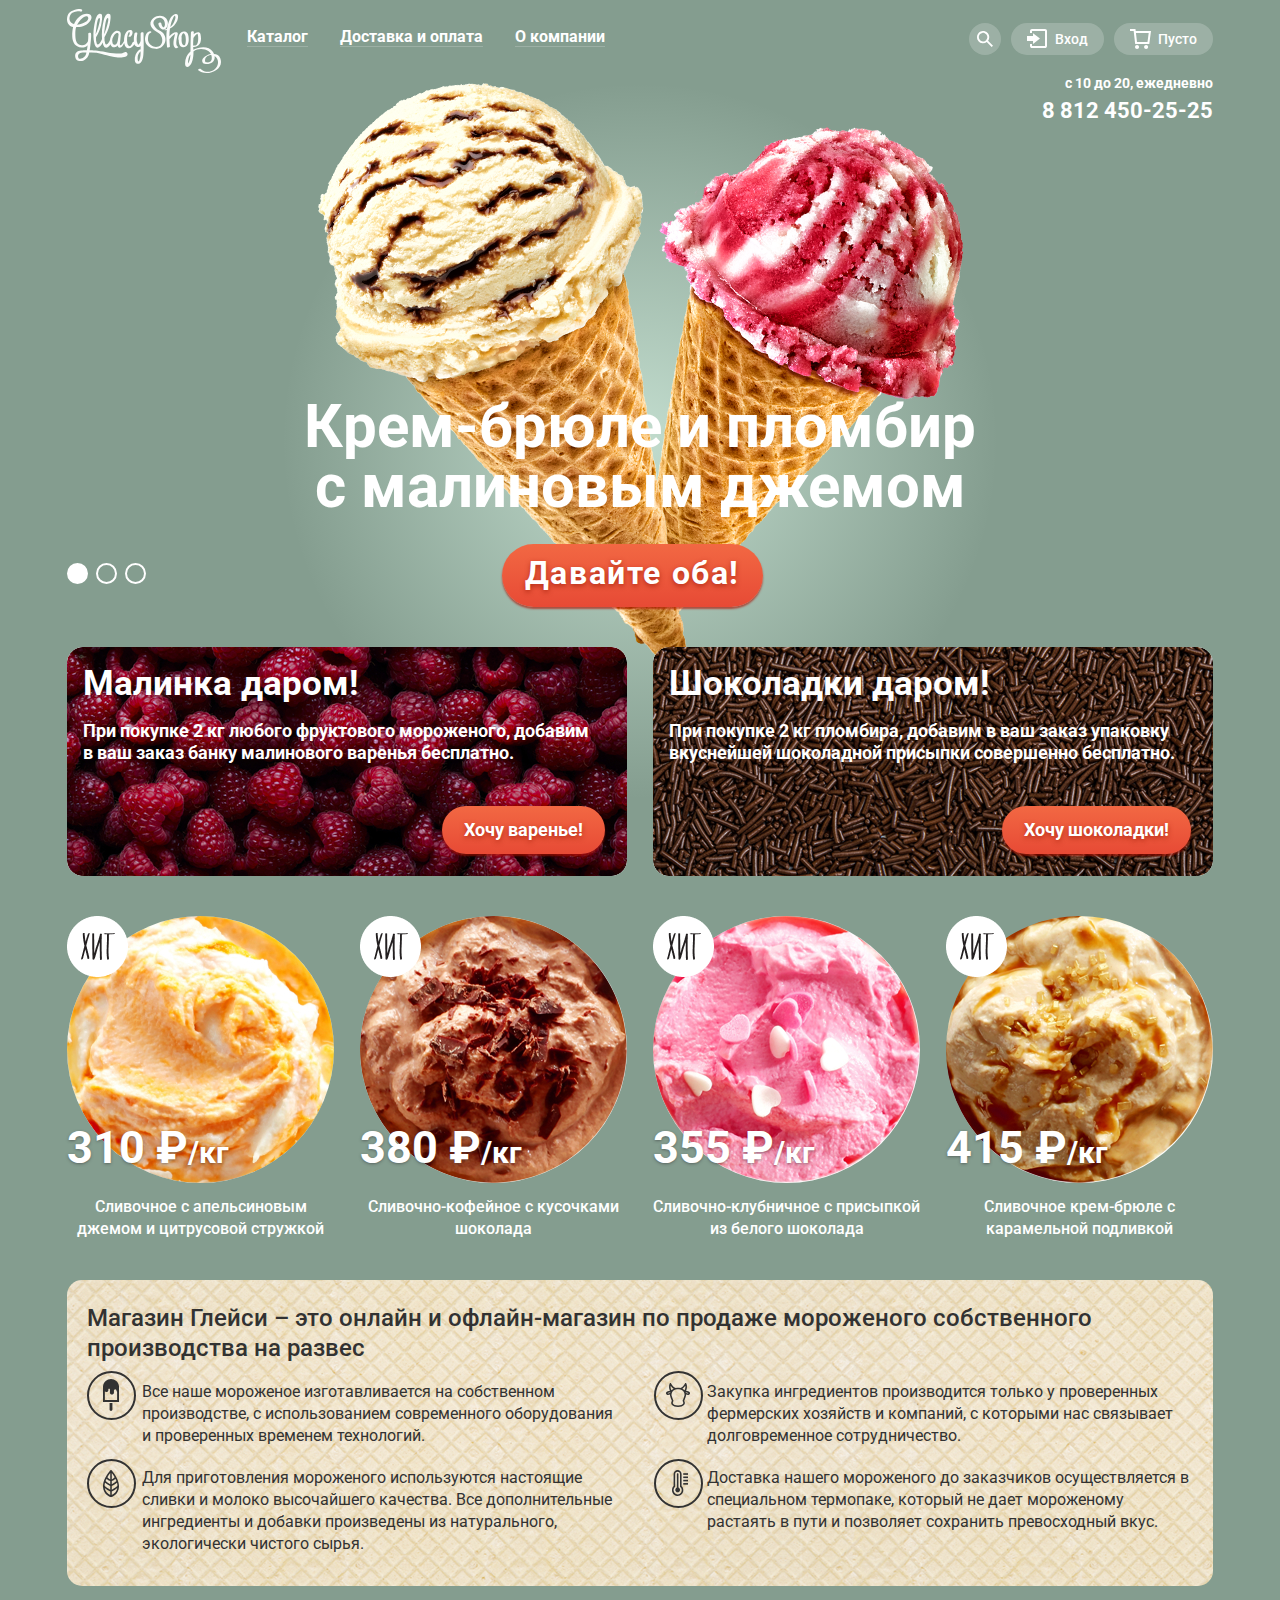
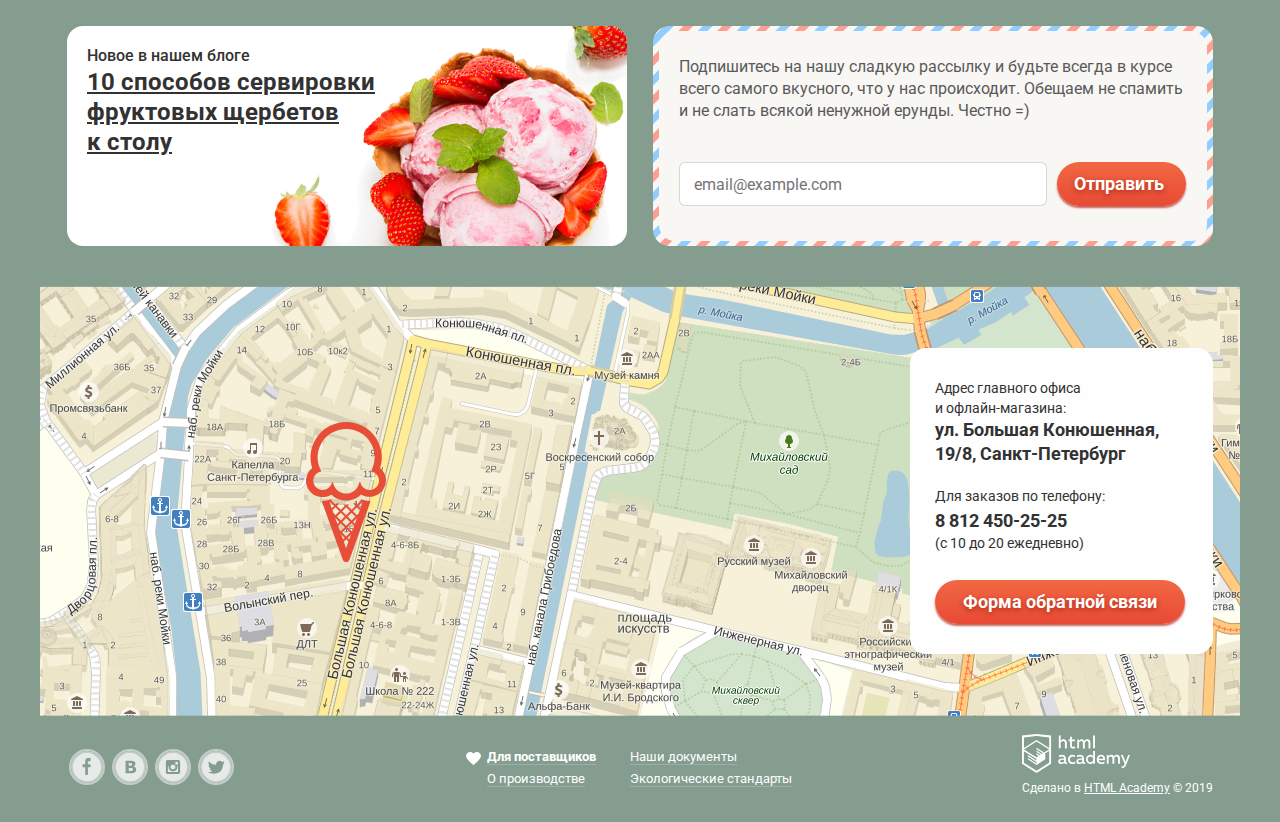
==== index.html @ c3b5a2ce "Завершаем вёрстку внутренней страницы" ====
<!DOCTYPE html>
<html class="page" lang="ru">

<head>
  <meta charset="utf-8">
  <title>"Глейси" магазин мороженого</title>
  <link rel="stylesheet" href="https://fonts.googleapis.com/css2?family=Roboto:wght@400;500;700&;subset=latin,cyrillic">
  <link href="css/normalize.css" rel="stylesheet">
  <link href="css/style.css" rel="stylesheet">
</head>

<body class="page-body">
  <div class="site-wrapper site-wrapper-1">
    <header class="main-header container">
      <nav class="main-navigation">
        <a class="main-header-logo">
          <img src="img/logo.svg" width="154" height="64" alt="Логотип магазина Глейси">
        </a>
        <ul class="site-navigation">
          <li class="site-navigation-item"><a class="site-navigation-link" href="#"><span>Каталог</span></a>
            <ul class="sub-navigation">
              <li><a class="sub-navigation-title">Новинки</a></li>
              <li><a class="sub-navigation-link" href="catalog.html">Сливочное</a></li>
              <li><a class="sub-navigation-link" href="">Щербеты</a></li>
              <li><a class="sub-navigation-link" href="">Фруктовый лед</a></li>
              <li><a class="sub-navigation-link" href="">Мелорин</a></li>
            </ul>
          </li>
          <li class="site-navigation-item"><a class="site-navigation-link" href=""><span>Доставка и оплата</span></a></li>
          <li class="site-navigation-item"><a class="site-navigation-link" href=""><span>О компании</span></a></li>
        </ul>
      </nav>
      <div class="user-navigation">
        <div class="header-search-wrapper" tabindex="0">
          <form class="header-search" method="post">
            <label for="search"></label>
            <input type="search" id="search" placeholder="Крем-брюле">
          </form>
        </div>
        <div class="header-login-wrapper">
          <button class="header-login user-button" type="button">Вход</button>
          <section class="modal-account">
            <h2 class="visually-hidden">Вход в личный кабинет</h2>
            <form class="account-form" action="#" method="post">
              <p>
                <label class="visually-hidden" for="login-email">Ваш e-mail</label>
                <input type="email" id="login-email" placeholder="email@example.com">
              </p>
              <p>
                <label class="visually-hidden" for="login-password">Ваш пароль</label>
                <input type="password" id="login-password" placeholder="......">
              </p>
              <button class="account-button button" type="submit">Войти</button>
            </form>
            <div class="modal-link-wrapper">
              <a class="modal-link" href="#"><span>Забыли пароль?</span></a>
              <a class="modal-link" href="#"><span>Новая регистрация</span></a>
            </div>
          </section>
        </div>
        <button class="header-cart user-button" type="button">Пусто</button>
      </div>
      <div class="header-contact-wrapper">
        <p class="header-opening">с 10 до 20, ежедневно</p>
        <a class="header-tel" href="tel:88124502525">8 812 450-25-25</a>
      </div>
    </header>

    <main class="page-main">
      <div class="container">
        <h1 class="visually-hidden">Магазин Мороженого "Глейси"</h1>
        <section class="slider">
          <h2 class="visually-hidden">Специальное предложение</h2>
          <ul class="slider-list">
            <li class="slider-item slide-current">
              <h3 class="slide-title">Крем-брюле и пломбир с малиновым джемом</h3>
              <a class="slide-button button" href="#">Давайте оба!</a>
            </li>
            <li class="slider-item">
              <h3 class="slide-title">Шоколадный пломбир и лимонный сорбет</h3>
              <a class="slide-button button" href="#">Давайте оба!</a>
            </li>
            <li class="slider-item">
              <h3 class="slide-title">Пломбир с помадкой и клубничный щербет</h3>
              <a class="slide-button button" href="#">Давайте оба!</a>
            </li>
          </ul>
          <div class="slider-controls">
            <button class="current" type="button" aria-label="Первый слайд"></button>
            <button type="button" aria-label="Второй слайд"></button>
            <button type="button" aria-label="Третий слайд"></button>
          </div>
        </section>
        <section class="banners">
          <h2 class="visually-hidden">Акции</h2>
          <ul class="banners-list">
            <li class="banners-item banners-item-raspberry">
              <h3 class="banner-title">Малинка даром!</h3>
              <p class="banner-description">При покупке 2 кг любого фруктового мороженого, добавим в ваш заказ банку малинового варенья бесплатно.</p>
              <a class="banner-button button" href="#">Хочу варенье!</a>
            </li>
            <li class="banners-item banners-item-chocolate">
              <h3 class="banner-title">Шоколадки даром!</h3>
              <p class="banner-description">При покупке 2 кг пломбира, добавим в ваш заказ упаковку вкуснейшей шоколадной присыпки совершенно бесплатно.</p>
              <a class="banner-button button" href="#">Хочу шоколадки!</a>
            </li>
          </ul>
        </section>
        <section class="hits">
          <h2 class="visually-hidden">Хиты</h2>
          <ul class="hits-list">
            <li class="hits-item">
              <a href="#">
                <img class="hits-image" src="img/catalog-image-1.jpg" width="267" height="267" alt="Апельсиновое мороженое">
                <p class="hits-price">310 ₽<span>/кг</span></p>
                <h3 class="hits-title">Сливочное с апельсиновым джемом и цитрусовой стружкой</h3>
              </a>
              <div class="catalog-item-hover">
                <button class="catalog-button button" type="button" aria-label="Посмотеть мороженое «Сливочное с апельсиновым джемом и цитрусовой стружкой»">Быстрый просмотр</button>
              </div>
            </li>
            <li class="hits-item">
              <a href="#">
                <img class="hits-image" src="img/catalog-image-2.jpg" width="267" height="267" alt="Кофейное мороженое">
                <p class="hits-price">380 ₽<span>/кг</span></p>
                <h3 class="hits-title">Сливочно-кофейное с кусочками шоколада</h3>
              </a>
              <div class="catalog-item-hover">
                <button class="catalog-button button" type="button" aria-label="Посмотеть мороженое «Сливочно-кофейное с кусочками шоколада»">Быстрый просмотр</button>
              </div>
            </li>
            <li class="hits-item">
              <a href="#">
                <img class="hits-image" src="img/catalog-image-3.jpg" width="267" height="267" alt="Клубничное мороженое">
                <p class="hits-price">355 ₽<span>/кг</span></p>
                <h3 class="hits-title">Сливочно-клубничное с присыпкой из белого шоколада</h3>
              </a>
              <div class="catalog-item-hover">
                <button class="catalog-button button" type="button" aria-label="Посмотеть мороженое «Сливочно-клубничное с присыпкой из белого шоколада»">Быстрый просмотр</button>
              </div>
            </li>
            <li class="hits-item">
              <a href="#">
                <img class="hits-image" src="img/catalog-image-4.jpg" width="267" height="267" alt="Мороженое крем-брюле">
                <p class="hits-price">415 ₽<span>/кг</span></p>
                <h3 class="hits-title">Сливочное крем-брюле с карамельной подливкой</h3>
              </a>
              <div class="catalog-item-hover">
                <button class="catalog-button button" type="button" aria-label="Посмотеть мороженое «Сливочное крем-брюле с карамельной подливкой»">Быстрый просмотр</button>
              </div>
            </li>
          </ul>
        </section>
        <section class="about">
          <h2 class="about-title">Магазин Глейси &ndash; это онлайн и офлайн-магазин по продаже мороженого собственного производства на развес</h2>
          <ul class="about-list">
            <li class="about-item about-item-ice-cream">Все наше мороженое изготавливается на собственном производстве, с использованием современного оборудования и проверенных временем технологий.</li>
            <li class="about-item about-item-cow">Закупка ингредиентов производится только у проверенных фермерских хозяйств и компаний, с которыми нас связывает долговременное сотрудничество.</li>
            <li class="about-item about-item-leaf">Для приготовления мороженого используются настоящие сливки и молоко высочайшего качества. Все дополнительные ингредиенты и добавки произведены из натурального, экологически чистого сырья.</li>
            <li class="about-item about-item-thermo">Доставка нашего мороженого до заказчиков осуществляется в специальном термопаке, который не дает мороженому растаять в пути и позволяет сохранить превосходный вкус.</li>
          </ul>
        </section>
        <div class="index-columns">
          <article class="news">
            <h2 class="news-title">Новое в нашем блоге</h2>
            <a class="news-content" href="#">10 способов сервировки фруктовых щербетов <br> к столу</a>
          </article>
          <section class="subscription">
            <div class="subscription-wrapper">
              <h2 class="visually-hidden">Подписка на рассылку</h2>
              <p class="subscription-text">Подпишитесь на нашу сладкую рассылку и будьте всегда в курсе всего самого вкусного, что у нас происходит. Обещаем не спамить и не слать всякой ненужной ерунды. Честно =)</p>
              <form class="subscription-form" method="post">
                <label for="subscription-email"></label>
                <input type="email" id="subscription-email" placeholder="email@example.com">
                <button class="subscription-button button" type="submit">Отправить</button>
              </form>
            </div>
          </section>
        </div>
      </div>
      <section class="address">
        <div class="address-wrapper">
          <h2 class="address-title">Адрес главного офиса<br> и офлайн-магазина:</h2>
          <p class="address-text">ул. Большая Конюшенная,<br> 19/8, Санкт-Петербург</p>
          <p class="address-order">Для заказов по телефону:</p>
          <a class="address-tel" href="tel:88124502525">8 812 450-25-25</a>
          <p class="address-opening">(с 10 до 20 ежедневно)</p>
          <button class="address-button button" type="button">Форма обратной связи</button>
        </div>
        <!-- <iframe src="https://www.google.com/maps/embed?pb=!1m18!1m12!1m3!1d1998.6037999040354!2d30.322010416394033!3d59.938716271971415!2m3!1f0!2f0!3f0!3m2!1i1024!2i768!4f13.1!3m3!1m2!1s0x4696310fca5ba729%3A0xea9c53d4493c879f!2sBolshaya+Konyushennaya+ul.%2C+19%2C+Sankt-Peterburg%2C+Russia%2C+191186!5e0!3m2!1sen!2s!4v1441888483426" width="1200" height="430" allowfullscreen title="Адрес магазина Глейси на карте города: ул. Большая Конюшенная, 19/8, Санкт-Петербург"></iframe> -->
        <img class="address-image" src="img/map.png" width="1200" height="430" alt="Адрес магазина Глейси на карте города: ул. Большая Конюшенная, 19/8, Санкт-Петербург">
      </section>
    </main>

    <footer class="page-footer main-footer container">
      <section class="footer-socials">
        <h2 class="visually-hidden">Наши социальные сети</h2>
        <ul class="footer-socials-list">
          <li>
            <a class="social-button" href="#">
              <span class="visually-hidden">Фейсбук</span>
              <svg class="facebook-icon" width="32" height="32" viewBox="0 0 36 36" fill="none">
                <path d="M18 35C27.3888 35 35 27.3888 35 18C35 8.61116 27.3888 1 18 1C8.61116 1 1 8.61116 1 18C1 27.3888 8.61116 35 18 35Z" stroke="white" stroke-opacity="0.5" stroke-width="2" />
                <path
                  d="M18 2C14.8355 2 11.7421 2.93838 9.11088 4.69649C6.4797 6.45459 4.42894 8.95345 3.21793 11.8771C2.00693 14.8007 1.69008 18.0177 2.30744 21.1214C2.92481 24.2251 4.44866 27.0761 6.6863 29.3137C8.92394 31.5513 11.7749 33.0752 14.8786 33.6926C17.9823 34.3099 21.1993 33.9931 24.1229 32.7821C27.0466 31.5711 29.5454 29.5203 31.3035 26.8891C33.0616 24.2579 34 21.1645 34 18C34 13.7565 32.3143 9.68687 29.3137 6.68629C26.3131 3.68571 22.2435 2 18 2ZM22.06 11.45H19V14.9H22V18.34H19V27H16V18.34H13V14.9H16V11.45C15.9449 10.5957 16.2291 9.75426 16.7908 9.1083C17.3525 8.46234 18.1464 8.06407 19 8H22V11.45H22.06Z"
                  fill="white" fill-opacity="0.8" />
              </svg>
            </a>
          </li>
          <li>
            <a class="social-button" href="#">
              <span class="visually-hidden">Вконтакте</span>
              <svg class="vk-icon" width="32" height="32" viewBox="0 0 36 36" fill="none">
                <path d="M18 35C27.3888 35 35 27.3888 35 18C35 8.61116 27.3888 1 18 1C8.61116 1 1 8.61116 1 18C1 27.3888 8.61116 35 18 35Z" stroke="white" stroke-opacity="0.5" stroke-width="2" />
                <path
                  d="M18.64 16.49C18.9652 16.4904 19.2875 16.4293 19.59 16.31C19.8645 16.2077 20.0922 16.0085 20.23 15.75C20.3343 15.4964 20.3854 15.2241 20.38 14.95C20.376 14.7057 20.3143 14.4659 20.2 14.25C20.0714 14.0066 19.8523 13.8235 19.59 13.74C19.2687 13.627 18.9306 13.5695 18.59 13.57H16.59V16.57H17.16C17.75 16.52 18.24 16.51 18.64 16.49Z"
                  fill="white" fill-opacity="0.8" />
                <path
                  d="M20.12 19.08C19.751 19.0101 19.3752 18.9832 19 19H16.61V22.5H19.06C19.4757 22.4953 19.8865 22.4104 20.27 22.25C20.591 22.1392 20.8632 21.9199 21.04 21.63C21.1865 21.3527 21.2621 21.0436 21.26 20.73C21.2753 20.3782 21.1848 20.0298 21 19.73C20.7922 19.4167 20.4806 19.1865 20.12 19.08Z"
                  fill="white" fill-opacity="0.8" />
                <path
                  d="M18 2C14.8355 2 11.7421 2.93838 9.11088 4.69649C6.4797 6.45459 4.42894 8.95345 3.21793 11.8771C2.00693 14.8007 1.69008 18.0177 2.30744 21.1214C2.92481 24.2251 4.44866 27.0761 6.6863 29.3137C8.92394 31.5513 11.7749 33.0752 14.8786 33.6926C17.9823 34.3099 21.1993 33.9931 24.1229 32.7821C27.0466 31.5711 29.5454 29.5203 31.3035 26.8891C33.0616 24.2579 34 21.1645 34 18C34 13.7565 32.3143 9.68687 29.3137 6.68629C26.3131 3.68571 22.2435 2 18 2ZM24.6 22.53C24.3376 23.056 23.9537 23.5119 23.48 23.86C22.9342 24.2714 22.3122 24.5705 21.65 24.74C20.8286 24.9383 19.9848 25.029 19.14 25.01H13V11H18.45C19.2781 10.9868 20.1063 11.0235 20.93 11.11C21.473 11.194 21.9994 11.3627 22.49 11.61C22.9868 11.8462 23.4013 12.2258 23.68 12.7C23.9455 13.1728 24.0801 13.7079 24.07 14.25C24.0819 14.8916 23.8931 15.5209 23.53 16.05C23.1452 16.588 22.6142 17.0045 22 17.25V17.32C22.8272 17.4588 23.5898 17.8541 24.18 18.45C24.7295 19.0712 25.0163 19.8815 24.98 20.71C25.0043 21.3386 24.8738 21.9636 24.6 22.53Z"
                  fill="white" fill-opacity="0.8" />
              </svg>
            </a>
          </li>
          <li>
            <a class="social-button" href="#">
              <span class="visually-hidden">Инстаграм</span>
              <svg class="instagram-icon" width="32" height="32" viewBox="0 0 36 36" fill="none">
                <path d="M18 35C27.3888 35 35 27.3888 35 18C35 8.61116 27.3888 1 18 1C8.61116 1 1 8.61116 1 18C1 27.3888 8.61116 35 18 35Z" stroke="white" stroke-opacity="0.5" stroke-width="2" />
                <g opacity="0.8">
                  <path
                    d="M22.92 18C22.92 19.3155 22.3974 20.5771 21.4673 21.5072C20.5371 22.4374 19.2755 22.96 17.96 22.96C16.6445 22.96 15.3829 22.4374 14.4528 21.5072C13.5226 20.5771 13 19.3155 13 18C13.001 17.6158 13.048 17.233 13.14 16.86H12.24V23.7H23.64V16.86H22.74C22.8406 17.2325 22.901 17.6147 22.92 18Z"
                    fill="white" />
                  <path
                    d="M18 20.66C18.5252 20.656 19.0375 20.4967 19.4723 20.202C19.9071 19.9073 20.245 19.4905 20.4432 19.0042C20.6415 18.5178 20.6913 17.9836 20.5864 17.4689C20.4816 16.9542 20.2266 16.4821 19.8539 16.1121C19.4811 15.7421 19.0071 15.4908 18.4916 15.3897C17.9762 15.2887 17.4424 15.3425 16.9575 15.5445C16.4726 15.7464 16.0584 16.0873 15.7669 16.5243C15.4755 16.9613 15.32 17.4748 15.32 18C15.3213 18.3506 15.3917 18.6976 15.5271 19.021C15.6625 19.3444 15.8602 19.638 16.1091 19.8851C16.358 20.1321 16.653 20.3276 16.9775 20.4606C17.3019 20.5936 17.6494 20.6613 18 20.66Z"
                    fill="white" />
                  <path d="M23.68 12.3H20.64V15.34H23.68V12.3Z" fill="white" />
                  <path
                    d="M18 2C14.8355 2 11.7421 2.93838 9.11088 4.69649C6.4797 6.45459 4.42894 8.95345 3.21793 11.8771C2.00693 14.8007 1.69008 18.0177 2.30744 21.1214C2.92481 24.2251 4.44866 27.0761 6.6863 29.3137C8.92394 31.5513 11.7749 33.0752 14.8786 33.6926C17.9823 34.3099 21.1993 33.9931 24.1229 32.7821C27.0466 31.5711 29.5454 29.5203 31.3035 26.8891C33.0616 24.2579 34 21.1645 34 18C34 13.7565 32.3143 9.68687 29.3137 6.68629C26.3131 3.68571 22.2435 2 18 2ZM26 23.7C26.0027 24.0045 25.9444 24.3064 25.8285 24.588C25.7127 24.8696 25.5416 25.1251 25.3253 25.3395C25.1091 25.5539 24.8521 25.7228 24.5695 25.8362C24.2869 25.9497 23.9845 26.0054 23.68 26H12.28C11.9793 25.9987 11.6818 25.9382 11.4044 25.8219C11.1271 25.7056 10.8754 25.5358 10.6637 25.3222C10.4519 25.1086 10.2844 24.8554 10.1705 24.5771C10.0566 24.2988 9.99869 24.0007 10 23.7V12.3C9.99869 11.9993 10.0566 11.7012 10.1705 11.4229C10.2844 11.1446 10.4519 10.8914 10.6637 10.6778C10.8754 10.4642 11.1271 10.2944 11.4044 10.1781C11.6818 10.0618 11.9793 10.0013 12.28 10H23.67C23.9749 9.99467 24.2778 10.0503 24.561 10.1636C24.8441 10.2769 25.1017 10.4457 25.3188 10.6599C25.5358 10.8742 25.7079 11.1296 25.8249 11.4112C25.9418 11.6929 26.0014 11.995 26 12.3V23.7Z"
                    fill="white" />
                </g>
              </svg>
            </a>
          </li>
          <li>
            <a class="social-button" href="#">
              <span class="visually-hidden">Твиттер</span>
              <svg class="twitter-icon" width="32" height="32" viewBox="0 0 36 36" fill="none">
                <path d="M18 35C27.3888 35 35 27.3888 35 18C35 8.61116 27.3888 1 18 1C8.61116 1 1 8.61116 1 18C1 27.3888 8.61116 35 18 35Z" stroke="white" stroke-opacity="0.5" stroke-width="2" />
                <path
                  d="M18 2C14.8355 2 11.7421 2.93838 9.11088 4.69649C6.4797 6.45459 4.42894 8.95345 3.21793 11.8771C2.00693 14.8007 1.69008 18.0177 2.30744 21.1214C2.92481 24.2251 4.44866 27.0761 6.6863 29.3137C8.92394 31.5513 11.7749 33.0752 14.8786 33.6926C17.9823 34.3099 21.1993 33.9931 24.1229 32.7821C27.0466 31.5711 29.5454 29.5203 31.3035 26.8891C33.0616 24.2579 34 21.1645 34 18C34 13.7565 32.3143 9.68687 29.3137 6.68629C26.3131 3.68571 22.2435 2 18 2ZM25.94 14.81C25.69 21.33 22.48 25.64 14.94 25.51H14.46C14.01 25.51 9.91001 25.07 9.11001 23.69C10.8989 23.9555 12.7228 23.5494 14.23 22.55C13.18 22.26 11.31 22.09 10.98 19.7C11.3928 19.8642 11.8441 19.9058 12.28 19.82C11 19 9.53001 18.3 9.61001 16.17C10.028 16.4893 10.5445 16.652 11.07 16.63C10.3 16.4 8.92001 13.39 10.07 11.85C12.07 13.64 14.14 15.33 17.87 15.49C18.1 13.28 19.11 11.79 21.04 11.17C21.7375 10.9333 22.4908 10.9157 23.1986 11.1195C23.9065 11.3232 24.5351 11.7387 25 12.31C25.74 12.08 26.45 11.84 27.19 11.62C27.1758 11.9571 27.0846 12.2865 26.9234 12.5829C26.7622 12.8793 26.5353 13.1349 26.26 13.33C26.5167 13.3601 26.7768 13.3336 27.0221 13.2524C27.2674 13.1712 27.492 13.0372 27.68 12.86C27.5628 13.2985 27.3443 13.7034 27.0421 14.0421C26.7399 14.3808 26.3624 14.6438 25.94 14.81Z"
                  fill="white" fill-opacity="0.8" />
              </svg>
            </a>
          </li>
        </ul>
      </section>
      <section class="info">
        <h2 class="visually-hidden">О нас</h2>
        <ul class="info-list">
          <li class="info-item info-item-liked">
            <a class="info-link info-link-supplier" href="#">Для поставщиков</a>
          </li>
          <li class="info-item">
            <a class="info-link" href="#">Наши документы</a>
          </li>
          <li class="info-item">
            <a class="info-link" href="#">О производстве</a>
          </li>
          <li class="info-item">
            <a class="info-link" href="#">Экологические стандарты</a>
          </li>
        </ul>
      </section>
      <section class="copyright">
        <h2 class="visually-hidden">Разработано:</h2>
        <a class="copyright-link" href="https://htmlacademy.ru/intensive/htmlcss">
          <img class="htmlacademy-logo" src="img/html-academy-logo.svg" width="108" height="39" alt="Логотип HTML Academy">
        </a>
        <p class="copyright-text"><a href="https://htmlacademy.ru/intensive/htmlcss">Сделано в <span>HTML Academy</span> &copy; 2019</a></p>
      </section>
    </footer>
  </div>

  <section class="modal-account modal">
    <h2 class="visually-hidden">Вход в личный кабинет</h2>
    <form class="account-form" action="#" method="post">
      <p>
        <label class="visually-hidden" for="account-email">Ваш e-mail</label>
        <input type="email" id="account-email" placeholder="email@example.com">
      </p>
      <p>
        <label class="visually-hidden" for="password">Ваш пароль</label>
        <input type="password" id="password" placeholder="......">
      </p>
      <button class="account-button button" type="submit">Войти</button>
    </form>
    <div class="modal-link-wrapper">
      <a class="modal-link" href="#"><span>Забыли пароль?</span></a>
      <a class="modal-link" href="#"><span>Новая регистрация</span></a>
    </div>
  </section>

  <section class="modal-feedback modal">
    <h2 class="feedback-form-title">Мы обязательно вам ответим!</h2>
    <form class="feedback-form" action="#" method="post">
      <p>
        <label class="visually-hidden" for="name">Ваше имя</label>
        <input class="modal-input" type="text" name="name" id="name" placeholder="Имя Фамилия">
      </p>
      <p>
        <label class="visually-hidden" for="feedback-email">Ваш e-mail</label>
        <input type="email" id="feedback-email" placeholder="email@example.com">
      </p>
      <p>
        <label class="visually-hidden" for="text-message">Текст сообщения:</label>
        <textarea name="text" id="text-message" rows="6" placeholder="В свободной форме"></textarea>
      </p>
      <button class="feedback-button button" type="submit">Отправить</button>
    </form>
    <button class="modal-close" type="button" aria-label="Закрыть"></button>
  </section>

</body>

</html>
---- css/style.css ----
:root {
  --basic-white: #ffffff;
  --basic-background: #849d8f;
  --basic-button: linear-gradient(180deg, #f26843 0%, #e74a35 100%);
  --basic-text: #323232;

  --special-subscription: #5a5a5a;
  --special-placeholder: #999999;
  --special-formbackground: #f8f7f4;
  --special-sliderbackground1: #8996a6;
  --special-sliderbackground2: #9d8b84;
  --special-submenuhover: #fbdEd7;
  --special-submenuactive: #f6b5a5;
  --special-menuactive: #ededed;
  --special-menuactiveshadow: #696969;
  --special-menucurrent: #d07058;
  --special-loginbutton: rgba(255, 255, 255, 0.2);
  --special-buttonshadow: 0px 2px 2px rgba(172, 16, 0, 0.64);
  --special-buttontextshadow: rgba(160, 32, 11, 0.76);
  --special-buttonhover: linear-gradient(0deg, rgba(255, 255, 255, 0.2), rgba(255, 255, 255, 0.2)), linear-gradient(180deg, #F26843 0%, #E74A35 100%);
  --special-buttonshadowhover: #ac1000;
  --special-buttonactive: linear-gradient(0deg, rgba(0, 0, 0, 0.07), rgba(0, 0, 0, 0.07)), linear-gradient(180deg, #F26843 0%, #E74A35 100%);
  --special-buttonactiveshadow: #942718;
  --special-bannerraspberry: #4e1821;
  --special-bannerchocolate: #664b3a;
  --special-priceshadow: rgba(49, 50, 53, 0.5);
  --special-addressbackground: #fefefe;
  --special-subscriptioninput: rgba(178, 178, 178, 0.52);
  --special-linkhover: #ffbc9e;
  --specil-linkhover2: #e84d37;
  --specil-formborder: #d3d3d2;
  --special-formfocus: rgba(46, 136, 228, 0.52);
  --special-linkunderline: rgba(255, 188, 158, 0.3);
  --special-itemprice: #ababab;
}

/* Global */
body {
  min-width: 1200px;
  margin: 0;
  padding: 0;
  font-family: "Roboto", Arial, sans-serif;
  font-size: 16px;
  line-height: 22px;
  font-weight: normal;
  color: var(--basic-white);
  background-color: var(--basic-background);
}

a {
  text-decoration: none;
}

img {
  max-width: 100%;
  height: auto;
}

.visually-hidden {
  position: absolute;
  width: 1px;
  height: 1px;
  margin: -1px;
  border: 0;
  padding: 0;
  white-space: nowrap;
  clip: rect(0 0 0 0);
  overflow: hidden;
}

/* Grid */
.page {
  height: 100%;
}

.page-body {
  position: relative;
  min-height: 100%;
  display: grid;
  grid-template-rows: min-content 1fr min-content;
  align-content: start;
}

.site-wrapper {
  background-repeat: no-repeat;
  background-position: top 83px center;
}

.site-wrapper-1 {
  background: url("../img/slide-image-1.png"),
  radial-gradient(circle closest-side at center 358px, rgba(215, 242, 227, 0.75), transparent),
  var(--basic-background);
  background-repeat: no-repeat;
  background-position: top 83px center;
}

.site-wrapper-2 {
  background: url("../img/slide-image-2.png"),
  radial-gradient(circle closest-side at center 358px, rgba(215, 242, 227, 0.75), transparent),
  var(--special-sliderbackground1);
  background-repeat: no-repeat;
  background-position: top 83px center;
}

.site-wrapper-3 {
  background: url("../img/slide-image-3.png"),
  radial-gradient(circle closest-side at center 358px, rgba(215, 242, 227, 0.75), transparent),
  var(--special-sliderbackground2);
  background-repeat: no-repeat;
  background-position: top 83px center;
}

/* Container  */
.container {
  box-sizing: border-box;
  width: 1200px;
  margin: 0 auto;
  padding: 0 27px;
}

.page-catalog {
  margin-top: -26px;
}

/* Main-header */
.main-header {
  box-sizing: border-box;
  display: grid;
  grid-template-columns: 1fr auto;
  grid-template-rows: 1fr min-content;
}

.button {
  padding: 10px 1.25em;
  font: inherit;
  font-weight: bold;
  font-size: 18px;
  line-height: 24px;
  color: var(--basic-white);
  background: var(--basic-button);
  box-shadow: var(--special-buttonshadow);
  border: none;
  border-radius: 70px;
  cursor: pointer;
}

.button:hover,
.button:focus {
  background: var(--special-buttonhover);
  box-shadow: 0px 2px 2px var(--special-buttonshadowhover);
  outline: none;
}

.button:active {
  background: var(--special-buttonactive);
  box-shadow: var(--special-buttonactiveshadow);
}

.main-header-logo {
  width: 154px;
  height: 64px;
  margin-right: 13px;
}

/* Main navigation */
.main-navigation {
  margin-top: 9px;
  display: grid;
  grid-template-columns: auto 1fr;
  font-weight: bold;
  font-size: 16px;
  line-height: 18px;
  color: var(--basic-white);
}

.site-navigation {
  margin: 0;
  padding: 0;
  margin-top: 11px;
  display: flex;
  flex-wrap: wrap;
  list-style: none;
}

.site-navigation-item {
  margin-right: 6px;
}

.site-navigation > li {
  position: relative;
}

.site-navigation-link {
  display: block;
  padding-top: 8px;
  padding-left: 13px;
  padding-right: 13px;
  color: var(--basic-white);

}

.site-navigation-item span {
  border-bottom: 1px solid var(--special-loginbutton);
}

.site-navigation-current > a {
  padding-top: 7px;
  padding-bottom: 8px;
  background-color: var(--special-menucurrent);
  border-radius: 26px;
}

.site-navigation-current a:hover:not(.sub-navigation a) {
  color: var(--basic-white);
  background-color: var(--special-menucurrent);
}

.site-navigation-link:hover,
.site-navigation-link:focus {
  padding-bottom: 8px;
  color: var(--basic-text);
  background-color: var(--basic-white);
  border-radius: 26px;
  outline: none;
}

.site-navigation-link:active {
  background-color: var(--special-menuactive);
  box-shadow: inset 0px 2px 1px var(--special-menuactiveshadow);
}

.sub-navigation {
  position: absolute;
  width: 143px;
  top: 38px;
  left: -9px;
  margin: 0;
  padding: 0;
  list-style: none;
  background-color: var(--basic-white);
  border-radius: 4px;
  box-shadow: 0px 20px 20px rgba(0, 0, 0, 0.4);
  display: none;
  z-index: 3;
}

.site-navigation > li:hover .sub-navigation {
  display: block;
}

.sub-navigation-link {
  display: block;
  margin-bottom: 5px;
  padding-left: 21px;
  padding-top: 5px;
  padding-bottom: 5px;
  font-weight: normal;
  font-size: 14px;
  line-height: 16px;
  color: var(--basic-text);
}

.sub-navigation-title {
  position: relative;
  display: block;
  padding-left: 21px;
  padding-top: 10px;
  padding-bottom: 17px;
  font-weight: bold;
  font-size: 14px;
  line-height: 18px;
  color: var(--basic-text);
}

.sub-navigation-title::after {
  position: absolute;
  content: "";
  top: 37px;
  left: 6px;
  width: 128px;
  height: 1px;
  background-color: rgba(50, 50, 50, 0.2);
}

.sub-navigation-current {
  color: var(--basic-white);
  background-color: var(--special-menucurrent);
}

.sub-navigation-link:hover:not(.sub-navigation-current),
.sub-navigation-link:focus:not(.sub-navigation-current) {
  background-color: var(--special-submenuhover);
  border-radius: 0;
}

.sub-navigation-link:active {
  background-color: var(--special-submenuactive);
  box-shadow: none;
  border-radius: 0;
}

.sub-navigation-current:hover,
.sub-navigation-current:focus {
  color: var(--basic-white);
}

/* User navigation */
.user-navigation {
  display: flex;
  align-items: center;
  margin-top: 5px;
}

/* Search */
.header-search-wrapper {
  position: relative;
  width: 32px;
  height: 32px;
  margin-right: 10px;
  background-color: rgba(255, 255, 255, 0.2);
  border-radius: 50%;
}

.header-search-wrapper:hover .header-search,
.header-search-wrapper:focus .header-search {
  display: block;
}

.header-search-wrapper::before {
  position: absolute;
  content: "";
  width: 16px;
  height: 16px;
  top: 8px;
  left: 8px;
  background-image: url("../img/icon-search.svg");
  background-repeat: no-repeat;
  background-position: 0 0;
  cursor: pointer;
}

.header-search-wrapper:hover::before,
.header-search-wrapper:focus::before {
  position: absolute;
  content: "";
  width: 16px;
  height: 16px;
  top: 8px;
  left: 8px;
  background-image: url("../img/icon-search-hover.svg");
  background-repeat: no-repeat;
  background-position: 0 0;
  cursor: pointer;
}

.header-search-wrapper:hover,
.header-search-wrapper:focus {
  background-color: var(--basic-white);
}

.header-search {
  position: absolute;
  width: 341px;
  height: 84px;
  top: 36px;
  left: -309px;
  background-color: var(--special-formbackground);
  border-radius: 4px;
  box-shadow: 0px 20px 20px rgba(0, 0, 0, 0.4);
  display: none;
}

.header-search input {
  box-sizing: border-box;
  width: 311px;
  margin-top: 19px;
  margin-left: 15px;
  padding-left: 15px;
  padding-top: 15px;
  padding-bottom: 11px;
  font: inherit;
  font-size: 14px;
  line-height: 16px;
  color: var(--special-placeholder);
  border: 1px solid var(--specil-formborder);
  border-radius: 4px;
}

/* Login/Cart */
.user-button {
  position: relative;
  padding-left: 44px;
  padding-top: 8px;
  padding-bottom: 8px;
  padding-right: 16px;
  font: inherit;
  font-weight: 500;
  font-size: 14px;
  line-height: 16px;
  text-align: center;
  border: none;
  color: var(--basic-white);
  background-color: var(--special-loginbutton);
  border-radius: 20px;
  cursor: pointer;
}

.header-login-wrapper {
  position: relative;
}

.modal-account {
  position: absolute;
  top: 36px;
  right: 11px;
  box-sizing: border-box;
  width: 277px;
  padding-top: 20px;
  padding-left: 19px;
  padding-right: 16px;
  min-height: 214px;
  color: var(--basic-text);
  background-color: var(--special-formbackground);
  box-shadow: 0px 20px 20px rgba(0, 0, 0, 0.4);
  border-radius: 4px;
  display: none;
  z-index: 20;
}

.header-login-wrapper:hover .modal-account {
  display: block;
}

.account-form p {
  margin: 0;
  padding: 0;
  margin-bottom: 20px;
}

.modal-link-wrapper {
  position: absolute;
  right: 16px;
  top: 151px;
}

.modal-link {
  display: block;
  margin-bottom: 6px;
  font-size: 13px;
  line-height: 15px;
  color: var(--basic-text);
}

.modal-link span {
  border-bottom: 1px solid rgba(50, 50, 50, 0.3);
}

.modal-link:hover,
.modal-link:focus,
.modal-link:active {
  color: var(--specil-linkhover2);
}

.account-form input {
  box-sizing: border-box;
  width: 241px;
  height: 44px;
  padding-left: 15px;
  font: inherit;
  color: var(--basic-text);
  border: 1px solid var(--specil-formborder);
}

.account-form input:hover {
  border: 2px solid var(--special-subscriptioninput);
}

.account-form input:focus {
  border: 2px solid var(--special-formfocus);
  outline: none;
}

.account-button {
  padding: 13px 26px;
  line-height: 16px;
  border-radius: 26px;
}

.header-login {
  margin-right: 10px;
}

.user-button:hover,
.user-button:focus {
  color: var(--basic-text);
  background-color: var(--basic-white);
  outline: none;
}

.header-login::before {
  position: absolute;
  content: "";
  width: 20px;
  height: 19px;
  left: 16px;
  top: 6px;
  background-image: url("../img/icon-login.svg");
  background-repeat: no-repeat;
  background-position: 0 0;
}

.header-login:hover::before,
.header-login:focus::before {
  position: absolute;
  content: "";
  width: 20px;
  height: 19px;
  left: 16px;
  top: 6px;
  background-image: url("../img/icon-login-hover.svg");
  background-repeat: no-repeat;
  background-position: 0 0;
}

.header-cart::before {
  position: absolute;
  content: "";
  width: 21px;
  height: 20px;
  left: 16px;
  top: 6px;
  background-image: url("../img/icon-cart.svg");
  background-repeat: no-repeat;
  background-position: 0 0;
}

.header-cart:hover::before,
.header-cart:focus::before {
  position: absolute;
  content: "";
  width: 21px;
  height: 20px;
  left: 16px;
  top: 6px;
  background-image: url("../img/icon-cart-full.svg");
  background-repeat: no-repeat;
  background-position: 0 0;
}

.header-cart-full {
  position: relative;
  color: var(--basic-text);
  background-color: var(--basic-white);
}

.header-cart-wrapper {
  position: relative;
}

/* User-cart */
.modal-user-cart {
  position: absolute;
  top: 36px;
  right: 0px;
  width: 539px;
  color: var(--basic-text);
  background-color: var(--special-formbackground);
  box-shadow: 0px 20px 20px rgba(0, 0, 0, 0.4);
  border-radius: 4px;
  display: none;
  z-index: 10;
}

.modal-user-cart-wrapper {
  display: flex;
  flex-direction: column;
}

.user-cart-list {
  position: relative;
  margin: 0;
  padding: 0;
  margin-left: 21px;
  margin-right: 34px;
  margin-top: 20px;
  list-style: none;
}

.user-cart-list::after {
  position: absolute;
  content: "";
  bottom: 4px;;
  left: -6px;
  width: 510px;
  height: 1px;
  background-color: #CACAC7;
}

.user-cart-item {
  margin-bottom: 20px;
  position: relative;
  display: flex;
}

.item-remove {
  position: absolute;
  top: 10px;
  left: 0;
  width: 11px;
  height: 11px;
  background-color: transparent;
  border: 0;
  cursor: pointer;
}

.item-remove::before,
.item-remove::after {
  content: "";
  position: absolute;
  top: 5px;
  left: 0;
  width: 15px;
  height: 1px;
  background-color: #2C2829;
}

.item-remove::before {
  transform: rotate(45deg);
}

.item-remove::after {
  transform: rotate(-45deg);
}

.cart-item-title {
  width: 216px;
  margin: 0;
  padding: 0;
  margin-left: 13px;
  margin-right: 31px;
  padding-top: 9px;
  font-weight: normal;
  font-size: 13px;
  line-height: 16px;
}

.user-cart-item img {
  margin-left: 20px;
  width: 33px;
  height: 33px;
}

.cart-item-price,
.cart-item-total-price {
  margin: 0;
  padding: 0;
  padding-top: 9px;
  font-size: 13px;
  line-height: 16px;
}

.cart-item-price {
  margin-right: 26px;
}

.cart-item-price span {
  color: var(--special-itemprice);
}

.user-cart-total-price {
  margin: 0;
  padding: 0;
  margin-left: auto;
  margin-right: 14px;
  margin-bottom: 15px;
  margin-top: 13px;
  font-weight: bold;
  font-size: 15px;
  line-height: 16px;
}

.user-cart-button {
  margin-left: auto;
  margin-right: 14px;
  margin-bottom: 21px;
  padding: 10px 15px;
}

.header-cart-wrapper:hover .modal-user-cart {
  display: block;
}

.header-cart-full::before {
  position: absolute;
  content: "";
  width: 21px;
  height: 20px;
  left: 16px;
  top: 6px;
  background-image: url("../img/icon-cart-full.svg");
  background-repeat: no-repeat;
  background-position: 0 0;
}

.header-contact-wrapper {
  grid-column: 2 / -1;
  text-align: right;
}

/* Opening/tel */
.header-opening {
  padding: 0;
  margin: 0;
  margin-top: 2px;
  margin-bottom: 8px;
  font-weight: bold;
  font-size: 14px;
  line-height: 16px;
}

.header-tel {
  font-weight: bold;
  font-size: 22px;
  line-height: 24px;
  color: var(--basic-white);
}

/* Slider */
.slider {
  position: relative;
  padding-top: 273px;
  padding-bottom: 52px;
}

.slider-list {
  margin: 0;
  padding: 0;
  list-style: none;
}

.slider-controls {
  position: absolute;
  bottom: 63px;
  left: 0;
  z-index: 20;
  display: flex;
  width: 79px;
  justify-content: space-between;
}

.slider-controls button {
  padding: 0;
  width: 21px;
  height: 21px;
  background-color: transparent;
  border: 2px solid var(--basic-white);
  border-radius: 50%;
  cursor: pointer;
}

.slider-controls button:hover,
.slider-controls button:focus {
  background-color: rgba(255, 255, 255, 0.4);
  outline: none;
}

.slider-controls button:active {
  background-color: var(--basic-white);
}

.slider-controls .current {
  background-color: var(--basic-white);
}

.slider-item {
  text-align: center;
  display: none;
}

.slide-current {
  display: block;
}

.slide-title {
  margin: 0 auto;
  margin-bottom: 34px;
  width: 672px;
  font-weight: bold;
  font-size: 60px;
  line-height: 60px;
}

.slide-button {
  padding-top: 10px;
  padding-bottom: 15px;
  padding-left: 23px;
  padding-right: 23px;
  margin-right: 15px;
  font-size: 32px;
  line-height: 44px;
  font-weight: 700;
  letter-spacing: 0.05em;
  text-shadow: 0px 2px 5px var(--special-buttontextshadow);
}

/* Breadcrumbs */
.breadcrumbs {
  display: flex;
  margin: 0;
  margin-bottom: 2px;
  padding: 0;
  list-style: none;
}

.breadcrumbs a {
  display: block;
  position: relative;
  margin-right: 22px;
  font-size: 14px;
  line-height: 16px;
  color: var(--basic-white);
  border-bottom: 1px solid var(--special-loginbutton);
}

.breadcrumbs a::after {
  position: absolute;
  content: "";
  width: 6px;
  height: 6px;
  top: 4px;
  left: 60px;
  background-image: url("../img/icon-next.svg");
  background-repeat: no-repeat;
  background-position: 0 0;
}

.breadcrumbs a:hover,
.breadcrumbs a:focus,
.breadcrumbs a:active {
  color: var(--special-linkhover);
  border-bottom: 1px solid var(--special-linkunderline);
}

.breadcrumbs-current {
  font-size: 14px;
  line-height: 16px;
}

.page-title {
  margin: 0;
  margin-bottom: 27px;
  padding: 0;
  font-weight: bold;
  font-size: 35px;
  line-height: 41px;
}


/* Banners */
.banners {
  margin-bottom: 40px;
}

.banners-list {
  margin: 0;
  padding: 0;
  display: grid;
  grid-template-columns: 1fr 1fr;
  column-gap: 26px;
  list-style: none;
}

.banners-item  {
  display: flex;
  flex-direction: column;
  padding-left: 16px;
  padding-right: 30px;
  background-repeat: no-repeat;
  background-size: cover;
  background-position: 90% 100%;
  border-radius: 16px;
}

.banners-item-raspberry {
  background-image: url("../img/raspberry-background.jpg");
  background-color: var(--special-bannerraspberry);
}

.banners-item-chocolate {
  background-image: url("../img/chocolate-background.jpg");
  background-color: var(--special-bannerchocolate);
}

.banner-title {
  margin: 0;
  margin-top: 16px;
  margin-bottom: 16px;
  font-weight: bold;
  font-size: 35px;
  line-height: 41px;
}

.banner-description {
  margin: 0;
  margin-bottom: 42px;
  font-weight: bold;
  font-size: 18px;
}

.banner-button {
  align-self: flex-end;
  margin-right: -8px;
  margin-bottom: 22px;
  padding: 12px 22px;
  text-shadow: 0px 2px 5px var(--special-buttontextshadow);
}

/* Catalog/Hits */
.hits {
  margin-bottom: 40px;
}
.catalog-list,
.hits-list {
  margin: 0;
  padding: 0;
  display: grid;
  grid-template-columns: 1fr 1fr 1fr 1fr;
  column-gap: 26px;
  list-style: none;
}

.hits-item,
.catalog-item {
  position: relative;
}

.catalog-item a,
.hits-item a {
  position: relative;
  display: flex;
  flex-direction: column;
  align-items: center;
  width: 100%;
  min-height: 320px;
  color: var(--basic-white);
}

.hits-item::before {
  position: absolute;
  content: "";
  width: 61px;
  height: 61px;
  top: 0;
  left: 0;
  background-image: url("../img/icon-hit.png");
  background-repeat: no-repeat;
  background-position: 0 0;
  z-index: 13;
}

.hits-image,
.catalog-image {
  width: 267px;
  height: 267px;
  object-fit: cover;
  border-radius: 50%;
  z-index: 10;
}

.catalog-list {
  margin-bottom: 76px;
  row-gap: 35px;
}

.hits-price,
.catalog-price {
  position: absolute;
  top: 209px;
  left: 0;
  margin: 0;
  font-weight: bold;
  font-size: 45px;
  line-height: 45px;
  text-shadow: 0px 1px 3px var(--special-priceshadow);
  z-index: 11;
}

.hits-price span,
.catalog-price span {
  font-size: 30px;
  line-height: 35px;
}

.hits-title,
.catalog-title {
  margin: 0;
  margin-top: 13px;
  font-weight: 500;
  font-size: 16px;
  line-height: 22px;
  text-align: center;
}

.hits-button,
.catalog-button {
  margin-bottom: 21px;
  padding-left: 16px;
  padding-right: 16px;
  z-index: 1;
}

.catalog-item-hover {
  position: absolute;
  top: -6px;
  left: -13px;
  width: 110%;
  height: calc(100% + 80px);
  background-color: var(--special-loginbutton);
  box-shadow: 0px 20px 20px rgba(0, 0, 0, 0.2);
  border-radius: 4px;
  z-index: -1;
  display: none;
}

.catalog-item:hover {
  z-index: 20;
}

.hits-item:hover .catalog-item-hover,
.catalog-item:hover .catalog-item-hover {
  display: flex;
  align-items: flex-end;
  justify-content: center;
  z-index: 2;
}

/* Pagination */
.pagination-list {
  position: relative;
  display: flex;
  flex-wrap: wrap;
  justify-content: flex-end;
  margin: 0;
  padding: 0;
  padding-bottom: 30px;
  border-bottom: 1px solid rgba(255, 255, 255, 0.2);
  list-style: none;
}

.pagination-item a {
  position: relative;
  display: block;
  box-sizing: border-box;
  width: 26px;
  height: 26px;
  padding-top: 3px;
  margin-right: 4px;
  text-align: center;
  color: var(--basic-white);
  border-radius: 50%;
}

.pagination-item a:hover,
.pagination-item a:focus {
  background-color: var(--special-loginbutton);
}

.pagination-item a:active {
  color: var(--basic-text);
  background-color: var(--basic-white);
}

.pagination-item-current a {
  color: var(--basic-text);
  background-color: var(--basic-white);
}

.pagination-item-next a {
  width: 7px;
  height: 26px;
  margin-right: 0;
  margin-left: 14px;
  background-image: url("../img/icon-right-small.svg");
  background-repeat: no-repeat;
  background-position: center center;
}

.pagination-item-previous a {
  width: 7px;
  height: 26px;
  margin-right: 16px;
  background-image: url("../img/icon-left-small.svg");
  background-repeat: no-repeat;
  background-position: center center;
}

.pagination-item a:not(.pagination-item-next a, .pagination-item-previous a):hover,
.pagination-item a:not(.pagination-item-next a, .pagination-item-previous a):focus {
  background-color: var(--special-loginbutton);
}

.pagination-item a:not(.pagination-item-next a, .pagination-item-previous a):active {
  color: var(--basic-text);
  background-color: var(--basic-white);
}

.pagination-item-next a:hover,
.pagination-item-next a:focus,
.pagination-item-previous a:hover,
.pagination-item-previous a:focus {
  background-color: transparent;
}

/* About */
.about {
  margin-bottom: 40px;
  padding-left: 20px;
  padding-right: 23px;
  padding-top: 23px;
  padding-bottom: 31px;
  background-image: url("../img/pattern-vaffle.png");
  background-repeat: repeat;
  background-position: 0 0;
  border-radius: 15px;
}

.about-title {
  padding: 0;
  margin: 0;
  margin-bottom: 7px;
  font-weight: 500;
  font-size: 24px;
  line-height: 30px;
  color: var(--basic-text);
}

.about-list {
  margin: 0;
  padding: 0;
  display: grid;
  grid-template-columns: 1fr 1fr;
  column-gap: 26px;
  row-gap: 9px;
  list-style: none;
}

.about-item {
  position: relative;
  padding-left: 55px;
  padding-top: 11px;
  color: var(--basic-text);
}

.about-item-ice-cream::before {
  position: absolute;
  content: "";
  width: 49px;
  height: 49px;
  top: 1px;
  left: 0;
  background-image: url("../img/icon-ice-cream.svg");
  background-repeat: no-repeat;
  background-position: 0 0;
}

.about-item-leaf::before {
  position: absolute;
  content: "";
  width: 49px;
  height: 49px;
  top: 3px;
  left: 0;
  background-image: url("../img/icon-leaf.svg");
  background-repeat: no-repeat;
  background-position: 0 0;
}

.about-item-cow::before {
  position: absolute;
  content: "";
  width: 49px;
  height: 49px;
  top: 1px;
  left: 2px;
  background-image: url("../img/icon-cow.svg");
  background-repeat: no-repeat;
  background-position: 0 0;
}

.about-item-thermo::before {
  position: absolute;
  content: "";
  width: 49px;
  height: 49px;
  top: 3px;
  left: 2px;
  background-image: url("../img/icon-thermo.svg");
  background-repeat: no-repeat;
  background-position: 0 0;
}

/* News */
.index-columns {
  min-height: 220px;
  margin-bottom: 40px;
  display: grid;
  grid-template-columns: 1fr 1fr;
  column-gap: 26px;
}

.news {
  padding-top: 19px;
  padding-left: 20px;
  padding-right: 250px;
  background-image: url("../img/strawberry-background.jpg");
  background-repeat: no-repeat;
  background-position: 0 0;
  background-color: var(--basic-white);
  border-radius: 16px;
}

.news-title {
  margin: 0;
  font-weight: 500;
  font-size: 16px;
  line-height: 22px;
  color: var(--basic-text);
}

.news-content {
  font-weight: bold;
  font-size: 24px;
  line-height: 30px;
  color: var(--basic-text);
  text-decoration: underline;
}

.news-content:hover,
.news-content:focus,
.news-content:active {
  color: var(--specil-linkhover2);
  outline: none;
}

/* Subscription */
.subscription {
  background-image: url("../img/mail-background.png");
  background-repeat: no-repeat;
  background-position: 0 0;
  border-radius: 16px;
}

.subscription-wrapper {
  box-sizing: border-box;
  width: 548px;
  margin: 0 auto;
  margin-top: 5px;
  padding-top: 25px;
  padding-left: 20px;
  padding-right: 16px;
  background-color: var(--special-formbackground);
  border-radius: 16px;
}

.subscription-text {
  margin: 0;
  margin-bottom: 40px;
  color: var(--special-subscription);
}

.subscription-button {
  display: inline-block;
  margin-left: 6px;
  padding-left: 17px;
  padding-right: 22px;
  text-shadow: 0px 2px 5px var(--special-buttontextshadow);
}

.subscription-form input {
  box-sizing: border-box;
  width: 368px;
  margin-bottom: 35px;
  padding-left: 14px;
  padding-top: 11px;
  padding-bottom: 9px;
  font: inherit;
  color: var(--basic-text);
  border: 1px solid var(--special-subscriptioninput);
  border-radius: 6px;
}

/* Address */
.address {
  position: relative;
  width: 1200px;
  margin: 0 auto;
  color: var(--basic-text);
}

.address::before {
  position: absolute;
  content: "";
  width: 80px;
  height: 140px;
  top: 136px;
  left: 266px;
  background-image: url("../img/icon-pin.svg");
  background-repeat: no-repeat;
  background-position: 0 0;
}

.address-wrapper {
  box-sizing: border-box;
  position: absolute;
  top: 62px;
  right: 27px;
  width: 303px;
  min-height: 306px;
  padding-left: 25px;
  padding-top: 30px;
  background-color: var(--special-addressbackground);
  border-radius: 16px;
}

.address-title {
  margin: 0;
  font-weight: normal;
  font-size: 14px;
  line-height: 20px;
}

.address-text {
  margin: 0;
  margin-bottom: 20px;
  font-weight: bold;
  font-size: 18px;
  line-height: 24px;
}

.address-order {
  margin: 0;
  margin-bottom: 3px;
  font-size: 14px;
  line-height: 20px;
}

.address-tel {
  font-weight: bold;
  font-size: 18px;
  line-height: 24px;
  color: var(--basic-text);
}

.address-opening {
  margin: 0;
  margin-bottom: 27px;
  font-size: 14px;
  line-height: 20px;
}

.address-button {
  padding: 10px 28px;
  text-shadow: 0px 2px 5px var(--special-buttontextshadow);
}

.address-image {
  display: block;
}

.address iframe {
  border: none;
}

/* Filters */
.filter {
  margin-bottom: 25px;
}

.filter-form {
  display: flex;
  flex-wrap: wrap;
  width: 885px;
}

.filter-form fieldset {
  margin: 0;
  padding: 0;
  margin-right: 15px;
  border: none;
  margin-bottom: 14px;
}

.filter-form legend {
  margin-left: 17px;
  margin-bottom: 5px;
  font-weight: 500;
  font-size: 14px;
  line-height: 16px;
}

.filter-form .filling-legend {
  margin-bottom: 9px;
}

.filter-form ul {
  font-weight: 500;
  font-size: 16px;
  line-height: 18px;
  list-style: none;
}

.sorting {
  position: relative;
  width: 196px;
}

.filter-sorting {
  display: block;
  width: 100%;
  height: 36px;
  padding-left: 16px;
  font-family: inherit;
  font-weight: 500;
  font-size: 16px;
  line-height: 18px;
  color: var(--basic-white);
  appearance: none;
  background-color: var(--special-loginbutton);
  border: none;
  border-radius: 20px;
}

.sorting::after {
  position: absolute;
  content: "";
  width: 11px;
  height: 10px;
  bottom: 13px;
  right: 14px;
  background-image: url("../img/icon-down.svg");
  background-repeat: no-repeat;
  background-position: 0 0;
}

.sorting:hover::after,
.sorting:focus::after,
.sorting:active::after {
  background-image: url("../img/icon-down-active.svg");
}

.filter-sorting-option {
  font-weight: normal;
  font-size: 14px;
  line-height: 16px;
  color: var(--basic-text);
}

.filter-sorting:hover,
.filter-sorting:focus {
  color: var(--basic-text);
}

.price {
  width: 218px;
}

.range-filter {
  position: relative;
}

.price-controls {
  position: absolute;
  top: -25px;
  left: 57px;
}

.range-controls .scale {
  width: 176px;
  height: 2px;
  background-color: rgba(248, 247, 244, 0.5);
}

.price-controls label {
  font-weight: 500;
  font-size: 14px;
  line-height: 16px;
}

.range-controls {
  position: relative;
  box-sizing: border-box;
  height: 36px;
  padding-top: 16px;
  padding-left: 21px;
  padding-right: 21px;
  background-color: rgba(255, 255, 255, 0.2);
  border-radius: 20px;
}

.range-controls .bar {
  width: 55%;
  height: 2px;
  margin-left: 20px;
  background-color: var(--basic-white);
}

.range-controls .toggle {
  position: absolute;
  top: 8px;
  left: 0;
  width: 4px;
  height: 4px;
  padding: 0;
  border: 8px solid var(--basic-white);
  background-color: #ababab;
  border-radius: 50%;
  box-shadow: 0 2px 1px 0 #cfcfcf;
  cursor: pointer;
}

.range-controls .toggle-min {
  left: 35px;
}

.range-controls .toggle-max {
  left: 133px;
}

.fat {
  width: 425px;
}

.fat-list {
  margin: 0;
  padding: 0;
  padding-top: 10px;
  padding-bottom: 8px;
  display: flex;
  background-color: var(--special-loginbutton);
  border-radius: 20px;
}

.filter-radio {
  padding-left: 52px;
}

.filter-radio:first-child {
  padding-left: 46px;
}

.filter-option label {
  display: block;
  position: relative;
  cursor: pointer;
  user-select: none;
}

.filter-input-radio + label::before {
  content: "";
  position: absolute;
  left: -30px;
  top: -3px;
  width: 22px;
  height: 22px;
  background-image: url("../img/icon-radio-off.svg");
  background-repeat: no-repeat;
  background-position: 0 0;
  opacity: 0.8;
}

.filter-input-radio + label:hover::before,
.filter-input-radio + label:focus::before {
  opacity: 1;
}

.filter-input-radio:checked + label::before {
  content: "";
  position: absolute;
  left: -30px;
  top: -3px;
  width: 22px;
  height: 22px;
  background-image: url("../img/icon-radio-on.svg");
  background-repeat: no-repeat;
  background-position: 0 0;
  opacity: 0.8;
}

.filter-input-radio:checked + label:hover::before,
.filter-input-radio:checked + label:focus::before {
  opacity: 1;
}

.filter-input-radio:disabled + label::before {
  opacity: 0.6;
}

.filling {
  width: 711px;
}

.filling-list {
  margin: 0;
  padding: 0;
  padding-top: 8px;
  padding-bottom: 10px;
  padding-left: 16px;
  padding-right: 19px;
  display: flex;
  background-color: var(--special-loginbutton);
  border-radius: 20px;
}

.filter-option-checkbox {
  margin-right: 20px;
  padding-left: 32px;
}

.filter-option-checkbox:last-child {
  margin-right: 0;
}

.filter-option-checkbox:nth-child(2) {
  margin-right: 22px;
}

.filter-option-checkbox:nth-child(3) {
  padding-left: 36px;
}

.filter-option-checkbox:nth-child(4) {
  padding-left: 38px;
}

.filter-option-checkbox label {
  position: relative;
  display: block;
  cursor: pointer;
  user-select: none;
}

.filter-input-checkbox + label::before {
  content: "";
  position: absolute;
  left: -34px;
  top: 0;
  width: 20px;
  height: 20px;
  background-image: url("../img/icon-checkbox-off.svg");
  background-repeat: no-repeat;
  background-position: 0 0;
  opacity: 0.8;
}

.filter-input-checkbox:checked + label::before {
  content: "";
  position: absolute;
  top: 0;
  left: -35px;
  width: 24px;
  height: 20px;
  background-image: url("../img/icon-checkbox-on.svg");
  background-repeat: no-repeat;
  background-position: 0 0;
  opacity: 0.8;
}

.filter-input-checkbox + label:hover::before,
.filter-input-checkbox + label:focus::before {
  opacity: 1;
}

.filter-input-checkbox:checked + label:hover::before,
.filter-input-checkbox:checked + label:focus::before {
  opacity: 1;
}

.filter-input-checkbox:disabled + label::before {
  opacity: 0.6;
}

.filter-input:focus + label::before {
  outline: thin dotted;
  outline: 5px auto -webkit-focus-ring-color;
}

.filter-input:disabled + label,
.filter-input:checked:disabled + label,
.filter-input:disabled:hover + label,
.filter-input:disabled:focus + label {
  opacity: 0.6;
  pointer-events: none;
}

.filter-button {
  box-sizing: border-box;
  align-self: center;
  margin-top: 10px;
  padding-top: 7px;
  padding-bottom: 7px;
  padding-left: 27px;
  padding-right: 28px;
  font: inherit;
  font-weight: 500;
  font-size: 16px;
  line-height: 18px;
  color: var(--basic-white);
  background: var(--special-loginbutton);
  border: 2px solid var(--basic-white);
  border-radius: 20px;
  cursor: pointer;
}

.filter-button:hover,
.filter-button:focus {
  color: var(--basic-text);
  background-color: var(--basic-white);
}

.filter-button:active {
  box-shadow: inset 0px 2px 1px var(--special-menuactiveshadow);
}

/* Footer */

.main-footer {
  margin-top: 18px;
  margin-bottom: 25px;
  padding-left: 29px;
  padding-right: 27px;
  display: grid;
  grid-template-columns: auto 1fr auto;
}

.footer-socials {
  margin: 0;
  margin-top: 15px;
}

.footer-socials-list {
  display: flex;
  flex-wrap: wrap;
  margin: 0;
  padding: 0;
  list-style: none;
}

.footer-socials-list li {
  margin-right: 7px;
}

.footer-socials-list li:last-child {
  margin-right: 0;
}

.social-button svg {
  width: 32px;
  height: 32px;
  border: 2px solid rgba(255, 255, 255, 0.5);
  border-radius: 50%;
}

.social-button:active svg {
  border: 2px solid var(--basic-white);
}

.facebook-icon:hover path,
.facebook-icon:focus path,
.vk-icon:hover path,
.vk-icon:focus path,
.twitter-icon:hover path,
.twitter-icon:focus path {
  fill-opacity: 1;
}

.instagram-icon:hover g,
.instagram-icon:focus g {
  opacity: 1;
}

.facebook-icon:active path {
  stroke-opacity: 1;
}

.info {
  justify-self: center;
}

.info-list {
  margin: 0;
  padding: 0;
  margin-top: 11px;
  display: grid;
  grid-template-columns: 1fr 1fr;
  list-style: none;
}

.info-item:nth-child(odd) {
  padding-left: 23px;
}

.info-item:nth-child(even) {
  padding-left: 2px;
}

.info-item {
  position: relative;
}

.info-item-liked::before {
  position: absolute;
  content: "";
  width: 15px;
  height: 13px;
  top: 7px;
  left: 2px;
  background-image: url("../img/icon-heart.svg");
  background-repeat: no-repeat;
  background-position: 0 0;
}

.info-link {
  font-size: 13px;
  line-height: 18px;
  color: var(--basic-white);
  border-bottom: 1px solid var(--special-loginbutton);
}

.info-link-supplier {
  font-weight: bold;
}

.info-link:hover,
.info-link:focus,
.info-link:active {
  color: var(--special-linkhover);
  border-bottom: 1px solid var(--special-linkunderline);
  outline: none;
}

.copyright {
  max-width: 200px;
  margin: 0;
  justify-self: end;
}

.copyright-text {
  margin: 0;
  padding: 0;
  font-size: 12px;
  line-height: 18px;
}

.copyright-text a {
  color: var(--basic-white);
}

.copyright-text span {
  text-decoration: underline;
}

/* Modal */
.modal {
  position: fixed;
  margin: auto;
  color: var(--basic-text);
  background-color: var(--special-formbackground);
  box-shadow: 0px 20px 20px rgba(0, 0, 0, 0.4);
  border-radius: 4px;
  z-index: 40;
  display: none;
}

.modal-feedback {
  box-sizing: border-box;
  top: 50%;
  left: 50%;
  transform: translate(-50%, -50%);
  bottom: auto;
  width: 477px;
  padding-top: 15px;
  padding-left: 23px;
  border-radius: 6px;
}

.feedback-form {
  display: flex;
  flex-direction: column;
}

.modal-close {
  position: absolute;
  top: 13px;
  right: 20px;
  width: 18px;
  height: 17px;
  background-color: transparent;
  border: 0;
  cursor: pointer;
}

.modal-close::before,
.modal-close::after {
  content: "";
  position: absolute;
  top: 8px;
  left: 0px;
  width: 23px;
  height: 2px;
  background-color: #231f20;
}

.modal-close::before {
  transform: rotate(45deg);
}

.modal-close::after {
  transform: rotate(-45deg);
}

.feedback-form-title {
  margin: 0;
  padding: 0;
  margin-bottom: 20px;
  font-weight: 500;
  font-size: 24px;
  line-height: 28px;
}

.feedback-form p {
  margin: 0;
  padding: 0;
  margin-bottom: 20px;
}

.feedback-form input,
.feedback-form textarea {
  box-sizing: border-box;
  width: 268px;
  padding-left: 14px;
  padding-top: 11px;
  padding-bottom: 9px;
  font-size: 16px;
  line-height: 20px;
  font: inherit;
  border: 1px solid var(--special-subscriptioninput);
  border-radius: 4px;
}

.feedback-form textarea {
  width: 428px;
}

.feedback-form input::placeholder,
.feedback-form textarea::placeholder {
  color: var(--special-placeholder);
}

.feedback-form input:hover,
.feedback-form textarea:hover {
  box-shadow: inset 2px 2px 0 0 var(--special-subscriptioninput),
              inset -2px -2px 0 0 var(--special-subscriptioninput);
}

.feedback-form input:focus,
.feedback-form textarea:focus {
  box-shadow: inset 2px 2px 0 0 var(--special-formfocus),
              inset -2px -2px 0 0 var(--special-formfocus);
  outline: none;
}

.feedback-button {
  align-self: flex-end;
  margin-bottom: 27px;
  margin-right: 25px;
  padding-left: 25px;
  padding-right: 24px;
  text-shadow: 0px 2px 5px var(--special-buttontextshadow);
}
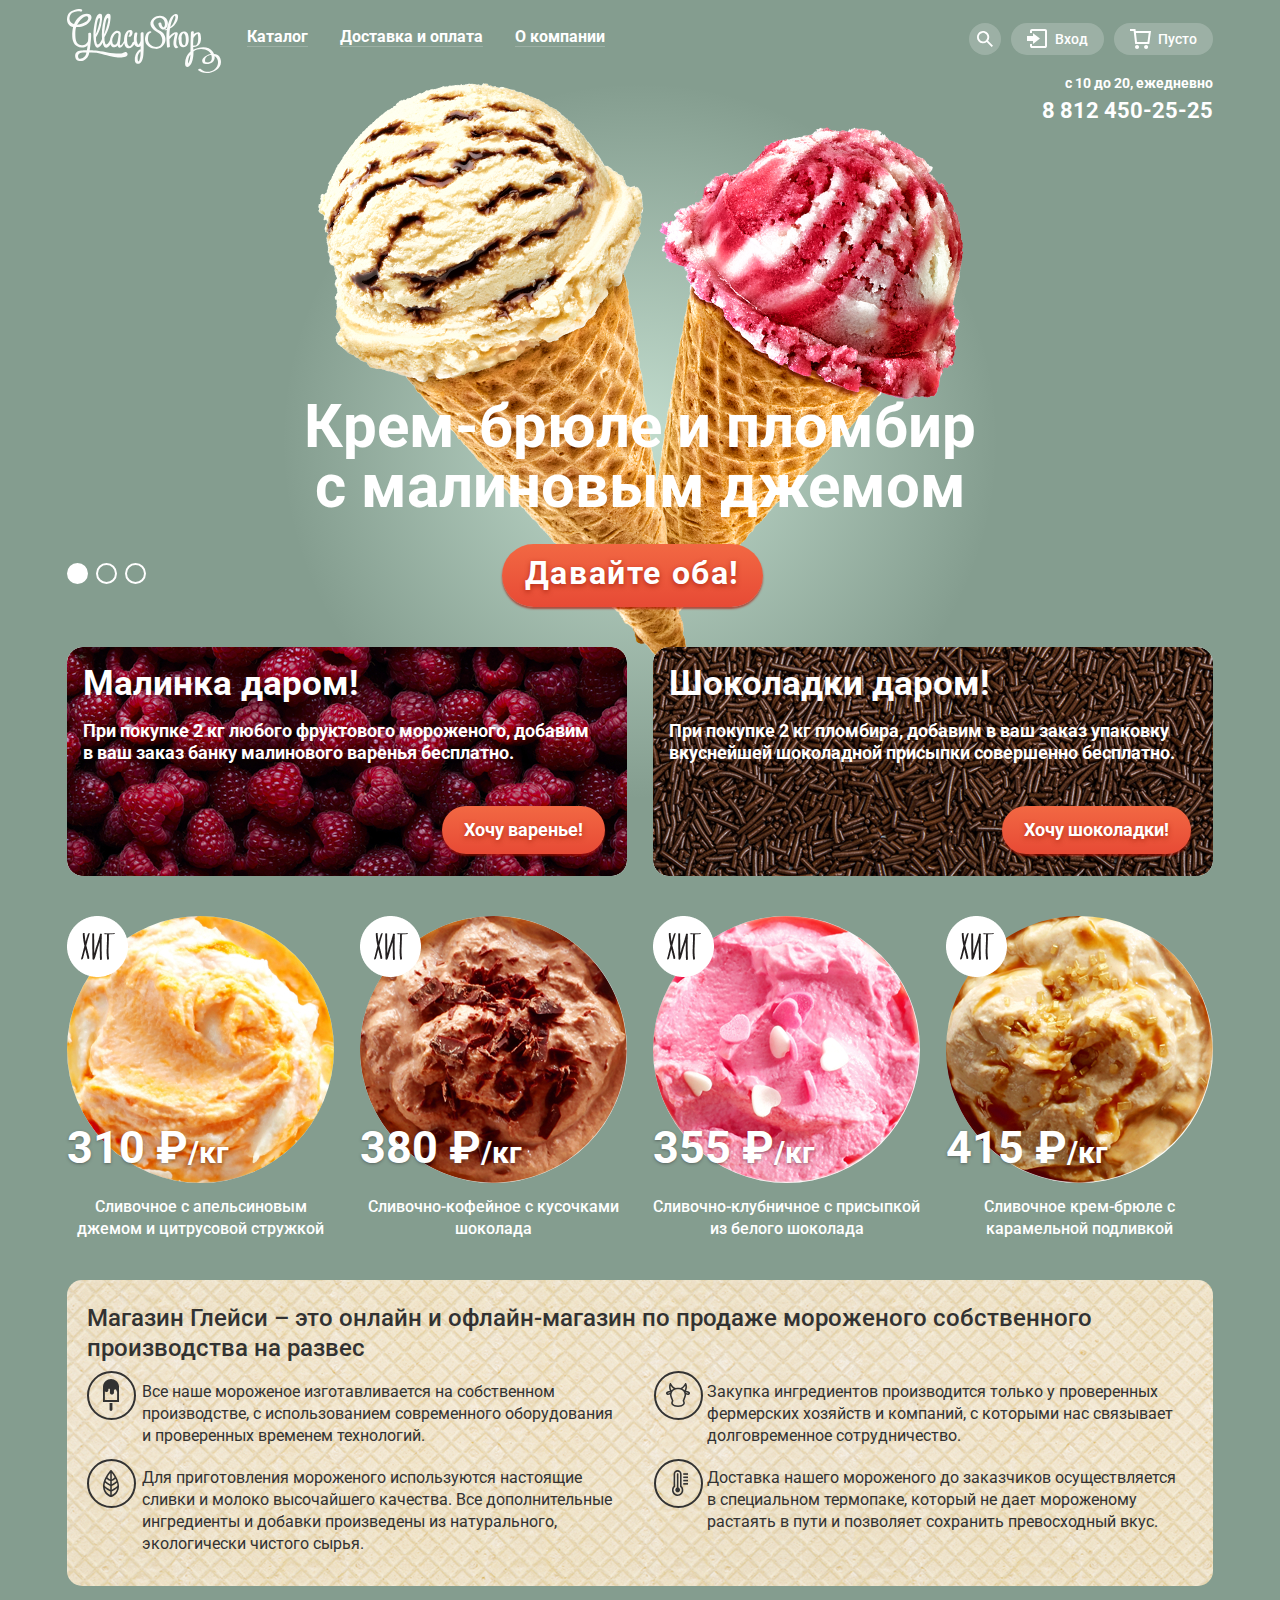
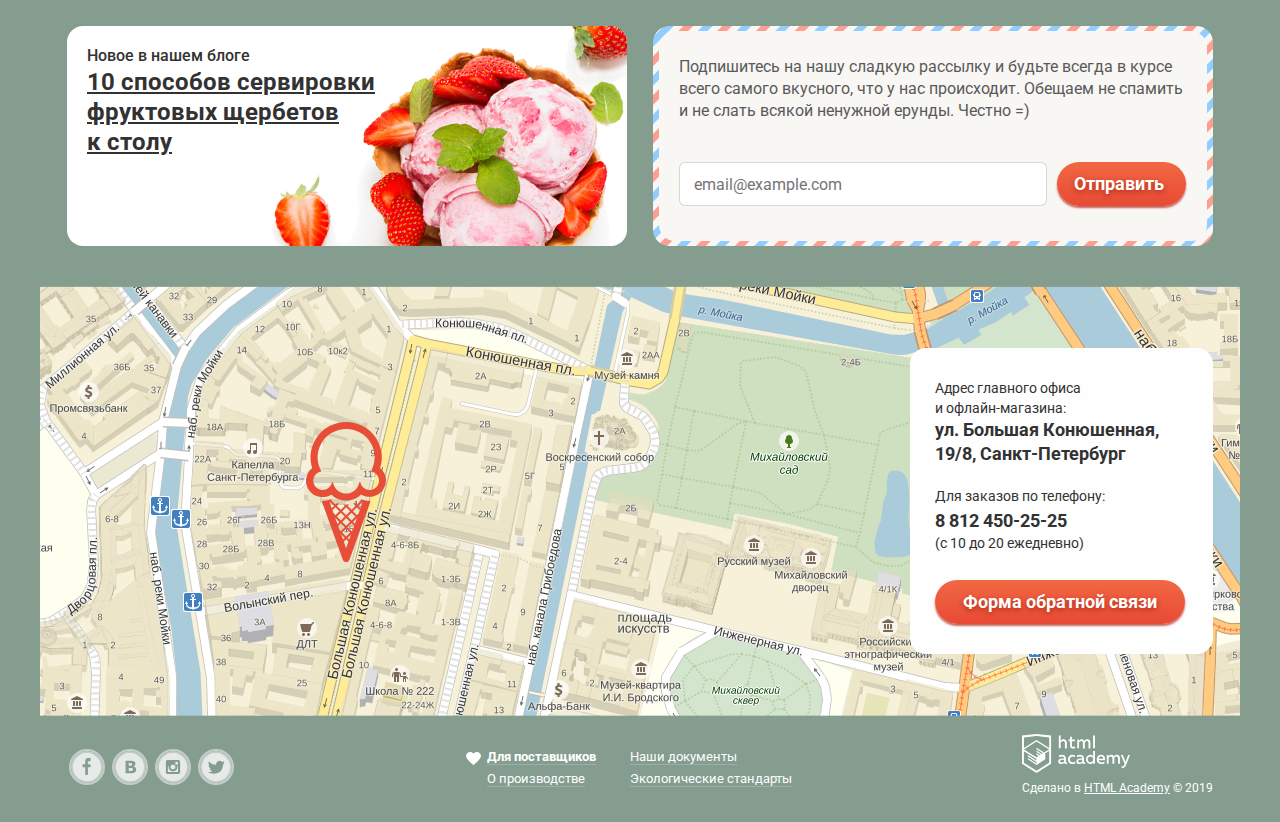
==== commit 4be5bae7: "Доступная разметка главной страницы" ====
--- a/index.html
+++ b/index.html
@@ -37,7 +37,7 @@
             <input type="search" id="search" placeholder="Крем-брюле">
           </form>
         </div>
-        <div class="header-login-wrapper">
+        <div class="header-login-wrapper" tabindex="0">
           <button class="header-login user-button" type="button">Вход</button>
           <section class="modal-account">
             <h2 class="visually-hidden">Вход в личный кабинет</h2>
@@ -74,15 +74,15 @@
           <ul class="slider-list">
             <li class="slider-item slide-current">
               <h3 class="slide-title">Крем-брюле и пломбир с малиновым джемом</h3>
-              <a class="slide-button button" href="#">Давайте оба!</a>
+              <a class="slide-button button" href="#" aria-label="Заказать мороженое">Давайте оба!</a>
             </li>
             <li class="slider-item">
               <h3 class="slide-title">Шоколадный пломбир и лимонный сорбет</h3>
-              <a class="slide-button button" href="#">Давайте оба!</a>
+              <a class="slide-button button" href="#" aria-label="Заказать мороженое">Давайте оба!</a>
             </li>
             <li class="slider-item">
               <h3 class="slide-title">Пломбир с помадкой и клубничный щербет</h3>
-              <a class="slide-button button" href="#">Давайте оба!</a>
+              <a class="slide-button button" href="#" aria-label="Заказать мороженое">Давайте оба!</a>
             </li>
           </ul>
           <div class="slider-controls">
@@ -157,7 +157,7 @@
             <li class="about-item about-item-ice-cream">Все наше мороженое изготавливается на собственном производстве, с использованием современного оборудования и проверенных временем технологий.</li>
             <li class="about-item about-item-cow">Закупка ингредиентов производится только у проверенных фермерских хозяйств и компаний, с которыми нас связывает долговременное сотрудничество.</li>
             <li class="about-item about-item-leaf">Для приготовления мороженого используются настоящие сливки и молоко высочайшего качества. Все дополнительные ингредиенты и добавки произведены из натурального, экологически чистого сырья.</li>
-            <li class="about-item about-item-thermo">Доставка нашего мороженого до заказчиков осуществляется в специальном термопаке, который не дает мороженому растаять в пути и позволяет сохранить превосходный вкус.</li>
+            <li class="about-item about-item-thermo">Доставка нашего мороженого до заказчиков осуществляется<br> в специальном термопаке, который не дает мороженому растаять в пути и позволяет сохранить превосходный вкус.</li>
           </ul>
         </section>
         <div class="index-columns">
@@ -197,9 +197,8 @@
         <h2 class="visually-hidden">Наши социальные сети</h2>
         <ul class="footer-socials-list">
           <li>
-            <a class="social-button" href="#">
-              <span class="visually-hidden">Фейсбук</span>
-              <svg class="facebook-icon" width="32" height="32" viewBox="0 0 36 36" fill="none">
+            <a class="social-button" href="#" aria-label="Фейсбук">
+              <svg class="facebook-icon" aria-hidden="true" focusable="false" width="32" height="32" viewBox="0 0 36 36" fill="none">
                 <path d="M18 35C27.3888 35 35 27.3888 35 18C35 8.61116 27.3888 1 18 1C8.61116 1 1 8.61116 1 18C1 27.3888 8.61116 35 18 35Z" stroke="white" stroke-opacity="0.5" stroke-width="2" />
                 <path
                   d="M18 2C14.8355 2 11.7421 2.93838 9.11088 4.69649C6.4797 6.45459 4.42894 8.95345 3.21793 11.8771C2.00693 14.8007 1.69008 18.0177 2.30744 21.1214C2.92481 24.2251 4.44866 27.0761 6.6863 29.3137C8.92394 31.5513 11.7749 33.0752 14.8786 33.6926C17.9823 34.3099 21.1993 33.9931 24.1229 32.7821C27.0466 31.5711 29.5454 29.5203 31.3035 26.8891C33.0616 24.2579 34 21.1645 34 18C34 13.7565 32.3143 9.68687 29.3137 6.68629C26.3131 3.68571 22.2435 2 18 2ZM22.06 11.45H19V14.9H22V18.34H19V27H16V18.34H13V14.9H16V11.45C15.9449 10.5957 16.2291 9.75426 16.7908 9.1083C17.3525 8.46234 18.1464 8.06407 19 8H22V11.45H22.06Z"
@@ -208,9 +207,8 @@
             </a>
           </li>
           <li>
-            <a class="social-button" href="#">
-              <span class="visually-hidden">Вконтакте</span>
-              <svg class="vk-icon" width="32" height="32" viewBox="0 0 36 36" fill="none">
+            <a class="social-button" href="#" aria-label="Вконтакте">
+              <svg class="vk-icon" aria-hidden="true" focusable="false" width="32" height="32" viewBox="0 0 36 36" fill="none">
                 <path d="M18 35C27.3888 35 35 27.3888 35 18C35 8.61116 27.3888 1 18 1C8.61116 1 1 8.61116 1 18C1 27.3888 8.61116 35 18 35Z" stroke="white" stroke-opacity="0.5" stroke-width="2" />
                 <path
                   d="M18.64 16.49C18.9652 16.4904 19.2875 16.4293 19.59 16.31C19.8645 16.2077 20.0922 16.0085 20.23 15.75C20.3343 15.4964 20.3854 15.2241 20.38 14.95C20.376 14.7057 20.3143 14.4659 20.2 14.25C20.0714 14.0066 19.8523 13.8235 19.59 13.74C19.2687 13.627 18.9306 13.5695 18.59 13.57H16.59V16.57H17.16C17.75 16.52 18.24 16.51 18.64 16.49Z"
@@ -225,9 +223,8 @@
             </a>
           </li>
           <li>
-            <a class="social-button" href="#">
-              <span class="visually-hidden">Инстаграм</span>
-              <svg class="instagram-icon" width="32" height="32" viewBox="0 0 36 36" fill="none">
+            <a class="social-button" href="#" aria-label="Инстаграм">
+              <svg class="instagram-icon" aria-hidden="true" focusable="false" width="32" height="32" viewBox="0 0 36 36" fill="none">
                 <path d="M18 35C27.3888 35 35 27.3888 35 18C35 8.61116 27.3888 1 18 1C8.61116 1 1 8.61116 1 18C1 27.3888 8.61116 35 18 35Z" stroke="white" stroke-opacity="0.5" stroke-width="2" />
                 <g opacity="0.8">
                   <path
@@ -245,9 +242,8 @@
             </a>
           </li>
           <li>
-            <a class="social-button" href="#">
-              <span class="visually-hidden">Твиттер</span>
-              <svg class="twitter-icon" width="32" height="32" viewBox="0 0 36 36" fill="none">
+            <a class="social-button" href="#" aria-label="Твиттер">
+              <svg class="twitter-icon" aria-hidden="true" focusable="false" width="32" height="32" viewBox="0 0 36 36" fill="none">
                 <path d="M18 35C27.3888 35 35 27.3888 35 18C35 8.61116 27.3888 1 18 1C8.61116 1 1 8.61116 1 18C1 27.3888 8.61116 35 18 35Z" stroke="white" stroke-opacity="0.5" stroke-width="2" />
                 <path
                   d="M18 2C14.8355 2 11.7421 2.93838 9.11088 4.69649C6.4797 6.45459 4.42894 8.95345 3.21793 11.8771C2.00693 14.8007 1.69008 18.0177 2.30744 21.1214C2.92481 24.2251 4.44866 27.0761 6.6863 29.3137C8.92394 31.5513 11.7749 33.0752 14.8786 33.6926C17.9823 34.3099 21.1993 33.9931 24.1229 32.7821C27.0466 31.5711 29.5454 29.5203 31.3035 26.8891C33.0616 24.2579 34 21.1645 34 18C34 13.7565 32.3143 9.68687 29.3137 6.68629C26.3131 3.68571 22.2435 2 18 2ZM25.94 14.81C25.69 21.33 22.48 25.64 14.94 25.51H14.46C14.01 25.51 9.91001 25.07 9.11001 23.69C10.8989 23.9555 12.7228 23.5494 14.23 22.55C13.18 22.26 11.31 22.09 10.98 19.7C11.3928 19.8642 11.8441 19.9058 12.28 19.82C11 19 9.53001 18.3 9.61001 16.17C10.028 16.4893 10.5445 16.652 11.07 16.63C10.3 16.4 8.92001 13.39 10.07 11.85C12.07 13.64 14.14 15.33 17.87 15.49C18.1 13.28 19.11 11.79 21.04 11.17C21.7375 10.9333 22.4908 10.9157 23.1986 11.1195C23.9065 11.3232 24.5351 11.7387 25 12.31C25.74 12.08 26.45 11.84 27.19 11.62C27.1758 11.9571 27.0846 12.2865 26.9234 12.5829C26.7622 12.8793 26.5353 13.1349 26.26 13.33C26.5167 13.3601 26.7768 13.3336 27.0221 13.2524C27.2674 13.1712 27.492 13.0372 27.68 12.86C27.5628 13.2985 27.3443 13.7034 27.0421 14.0421C26.7399 14.3808 26.3624 14.6438 25.94 14.81Z"
@@ -283,25 +279,6 @@
       </section>
     </footer>
   </div>
-
-  <section class="modal-account modal">
-    <h2 class="visually-hidden">Вход в личный кабинет</h2>
-    <form class="account-form" action="#" method="post">
-      <p>
-        <label class="visually-hidden" for="account-email">Ваш e-mail</label>
-        <input type="email" id="account-email" placeholder="email@example.com">
-      </p>
-      <p>
-        <label class="visually-hidden" for="password">Ваш пароль</label>
-        <input type="password" id="password" placeholder="......">
-      </p>
-      <button class="account-button button" type="submit">Войти</button>
-    </form>
-    <div class="modal-link-wrapper">
-      <a class="modal-link" href="#"><span>Забыли пароль?</span></a>
-      <a class="modal-link" href="#"><span>Новая регистрация</span></a>
-    </div>
-  </section>
 
   <section class="modal-feedback modal">
     <h2 class="feedback-form-title">Мы обязательно вам ответим!</h2>
--- a/css/style.css
+++ b/css/style.css
@@ -64,6 +64,7 @@
   border: 0;
   padding: 0;
   white-space: nowrap;
+  clip-path: inset(100%);
   clip: rect(0 0 0 0);
   overflow: hidden;
 }
@@ -409,6 +410,10 @@
   position: relative;
 }
 
+.header-login-wrapper:focus {
+  outline: none;
+}
+
 .modal-account {
   position: absolute;
   top: 36px;
@@ -427,7 +432,8 @@
   z-index: 20;
 }
 
-.header-login-wrapper:hover .modal-account {
+.header-login-wrapper:hover .modal-account,
+.header-login-wrapper:focus .modal-account {
   display: block;
 }
 
@@ -497,6 +503,12 @@
   outline: none;
 }
 
+.header-login-wrapper:focus .header-login {
+  color: var(--basic-text);
+  background-color: var(--basic-white);
+  outline: none;
+}
+
 .header-login::before {
   position: absolute;
   content: "";
@@ -510,7 +522,8 @@
 }
 
 .header-login:hover::before,
-.header-login:focus::before {
+.header-login:focus::before,
+.header-login-wrapper:focus .header-login::before {
   position: absolute;
   content: "";
   width: 20px;
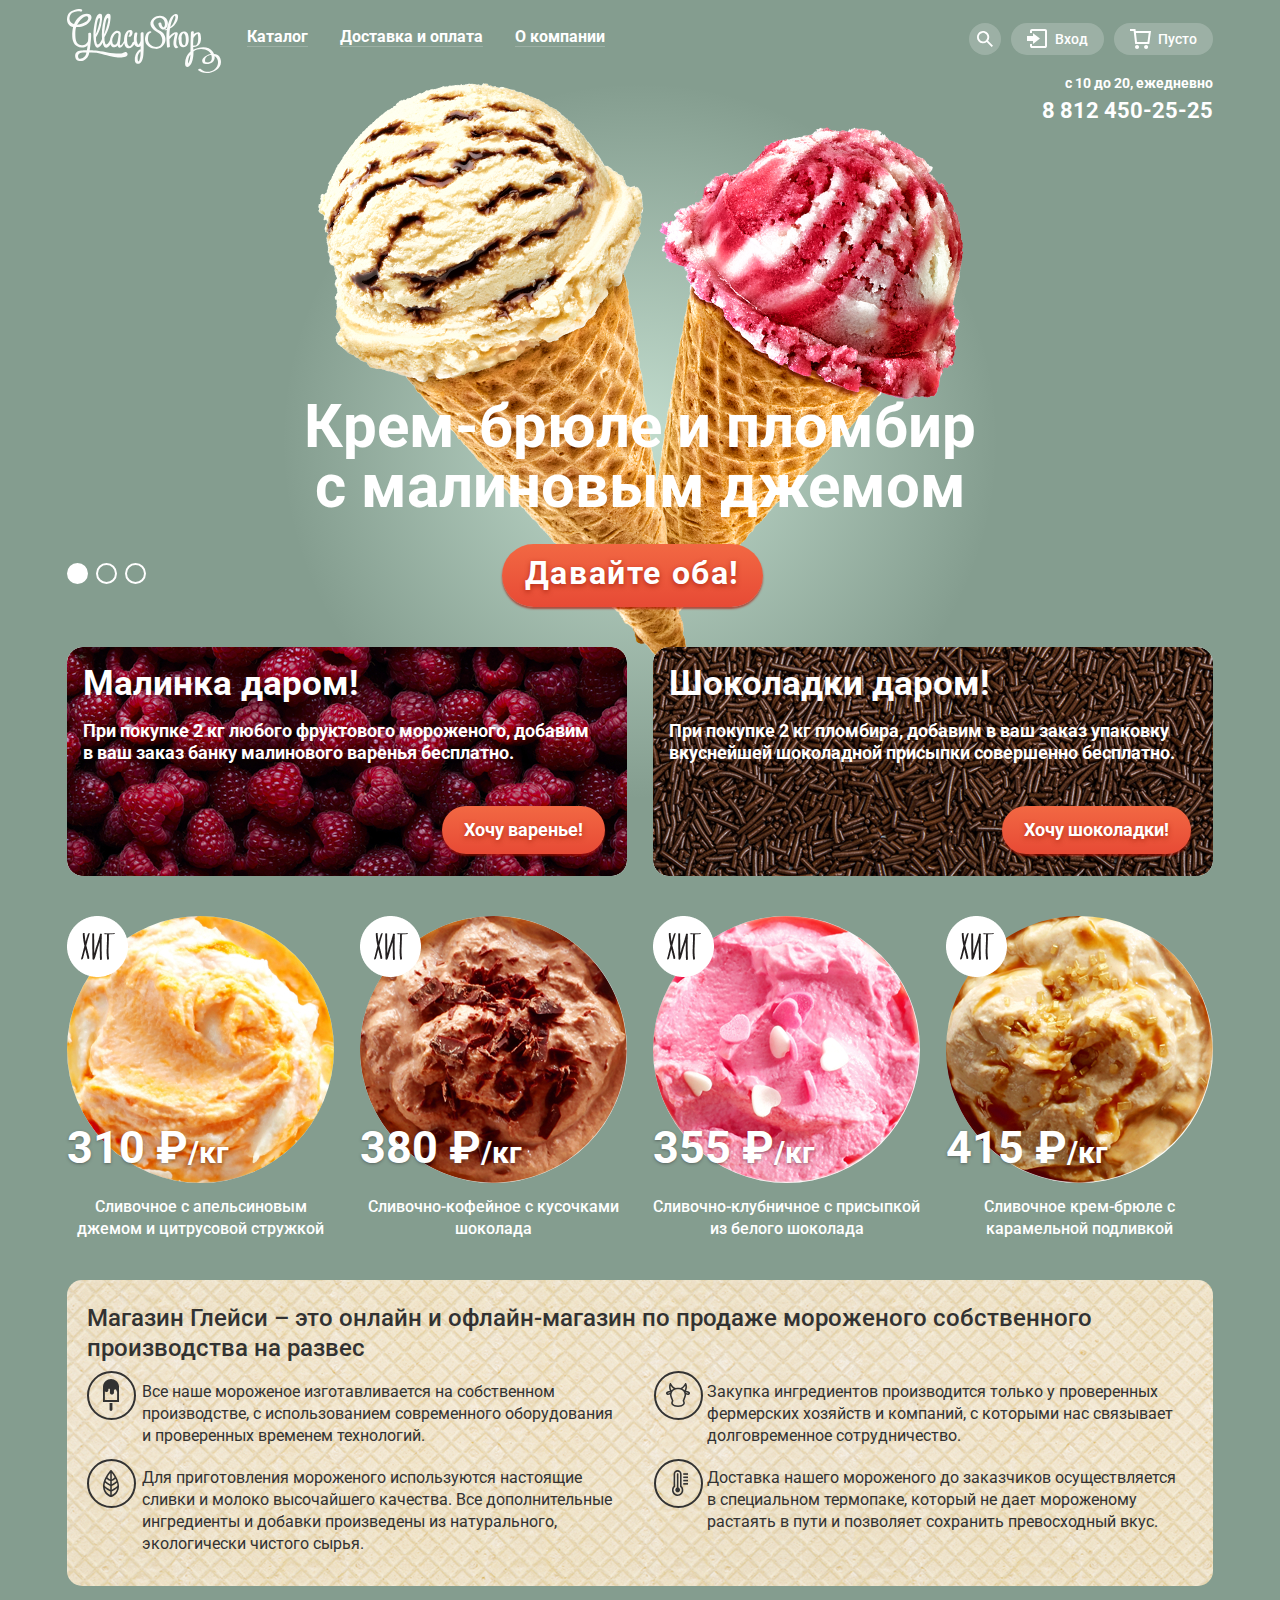
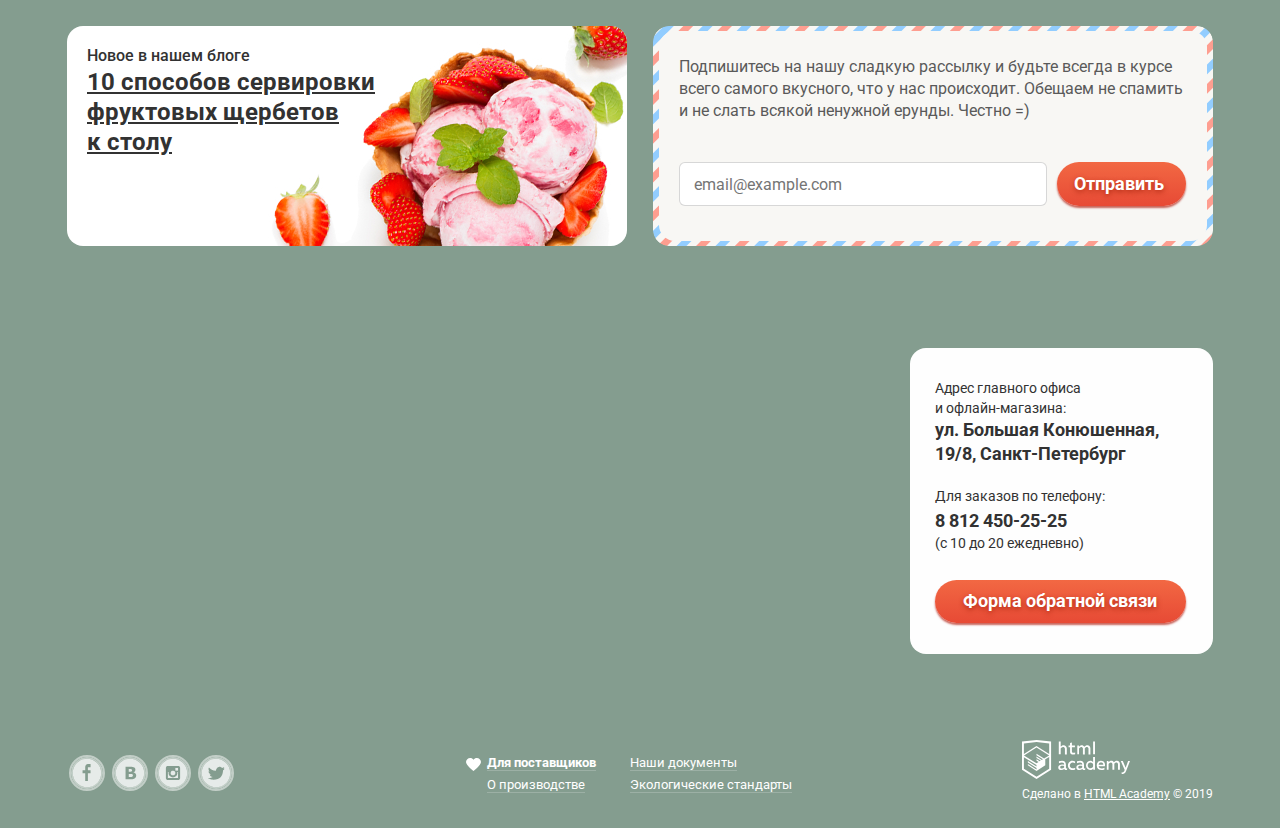
==== commit 928f1fbc: "Оживляем интерактивные элементы" ====
--- a/index.html
+++ b/index.html
@@ -187,8 +187,8 @@
           <p class="address-opening">(с 10 до 20 ежедневно)</p>
           <button class="address-button button" type="button">Форма обратной связи</button>
         </div>
-        <!-- <iframe src="https://www.google.com/maps/embed?pb=!1m18!1m12!1m3!1d1998.6037999040354!2d30.322010416394033!3d59.938716271971415!2m3!1f0!2f0!3f0!3m2!1i1024!2i768!4f13.1!3m3!1m2!1s0x4696310fca5ba729%3A0xea9c53d4493c879f!2sBolshaya+Konyushennaya+ul.%2C+19%2C+Sankt-Peterburg%2C+Russia%2C+191186!5e0!3m2!1sen!2s!4v1441888483426" width="1200" height="430" allowfullscreen title="Адрес магазина Глейси на карте города: ул. Большая Конюшенная, 19/8, Санкт-Петербург"></iframe> -->
-        <img class="address-image" src="img/map.png" width="1200" height="430" alt="Адрес магазина Глейси на карте города: ул. Большая Конюшенная, 19/8, Санкт-Петербург">
+        <iframe src="https://www.google.com/maps/embed?pb=!1m18!1m12!1m3!1d1998.6037999040354!2d30.322010416394033!3d59.938716271971415!2m3!1f0!2f0!3f0!3m2!1i1024!2i768!4f13.1!3m3!1m2!1s0x4696310fca5ba729%3A0xea9c53d4493c879f!2sBolshaya+Konyushennaya+ul.%2C+19%2C+Sankt-Peterburg%2C+Russia%2C+191186!5e0!3m2!1sen!2s!4v1441888483426" width="1200" height="430" allowfullscreen title="Адрес магазина Глейси на карте города: ул. Большая Конюшенная, 19/8, Санкт-Петербург"></iframe>
+        <!-- <img class="address-image" src="img/map.png" width="1200" height="430" alt="Адрес магазина Глейси на карте города: ул. Большая Конюшенная, 19/8, Санкт-Петербург"> -->
       </section>
     </main>
 
@@ -285,21 +285,23 @@
     <form class="feedback-form" action="#" method="post">
       <p>
         <label class="visually-hidden" for="name">Ваше имя</label>
-        <input class="modal-input" type="text" name="name" id="name" placeholder="Имя Фамилия">
+        <input class="modal-input-name" type="text" name="name" id="name" placeholder="Имя Фамилия">
       </p>
       <p>
         <label class="visually-hidden" for="feedback-email">Ваш e-mail</label>
-        <input type="email" id="feedback-email" placeholder="email@example.com">
+        <input class="modal-input-email" type="email" name="email" id="feedback-email" placeholder="email@example.com">
       </p>
       <p>
         <label class="visually-hidden" for="text-message">Текст сообщения:</label>
-        <textarea name="text" id="text-message" rows="6" placeholder="В свободной форме"></textarea>
+        <textarea class="modal-feedback-text" name="text" id="text-message" rows="6" placeholder="В свободной форме"></textarea>
       </p>
       <button class="feedback-button button" type="submit">Отправить</button>
     </form>
     <button class="modal-close" type="button" aria-label="Закрыть"></button>
   </section>
 
+  <script src="js/modal-feedback.js"></script>
+
 </body>
 
 </html>
--- a/css/style.css
+++ b/css/style.css
@@ -245,6 +245,10 @@
   z-index: 3;
 }
 
+.site-navigation > li:focus-within .sub-navigation {
+  display: block;
+}
+
 .site-navigation > li:hover .sub-navigation {
   display: block;
 }
@@ -292,6 +296,7 @@
 .sub-navigation-link:focus:not(.sub-navigation-current) {
   background-color: var(--special-submenuhover);
   border-radius: 0;
+  outline: none;
 }
 
 .sub-navigation-link:active {
@@ -322,8 +327,11 @@
   border-radius: 50%;
 }
 
-.header-search-wrapper:hover .header-search,
-.header-search-wrapper:focus .header-search {
+.header-search-wrapper:focus-within .header-search {
+  display: block;
+}
+
+.header-search-wrapper:hover .header-search {
   display: block;
 }
 
@@ -387,6 +395,17 @@
   border-radius: 4px;
 }
 
+.header-search input:hover {
+  box-shadow: inset 2px 2px 0 0 var(--special-subscriptioninput),
+               inset -2px -2px 0 0 var(--special-subscriptioninput);
+}
+
+.header-search input:focus {
+  box-shadow: inset 2px 2px 0 0 var(--special-formfocus),
+               inset -2px -2px 0 0 var(--special-formfocus);
+  outline: none;
+}
+
 /* Login/Cart */
 .user-button {
   position: relative;
@@ -406,6 +425,10 @@
   cursor: pointer;
 }
 
+.header-login-wrapper:focus-within .modal-account {
+  display: block;
+}
+
 .header-login-wrapper {
   position: relative;
 }
@@ -432,8 +455,7 @@
   z-index: 20;
 }
 
-.header-login-wrapper:hover .modal-account,
-.header-login-wrapper:focus .modal-account {
+.header-login-wrapper:hover .modal-account {
   display: block;
 }
 
@@ -478,11 +500,13 @@
 }
 
 .account-form input:hover {
-  border: 2px solid var(--special-subscriptioninput);
+  box-shadow: inset 2px 2px 0 0 var(--special-subscriptioninput),
+              inset -2px -2px 0 0 var(--special-subscriptioninput);
 }
 
 .account-form input:focus {
-  border: 2px solid var(--special-formfocus);
+  box-shadow: inset 2px 2px 0 0 var(--special-formfocus),
+              inset -2px -2px 0 0 var(--special-formfocus);
   outline: none;
 }
 
@@ -697,6 +721,10 @@
   margin-right: 14px;
   margin-bottom: 21px;
   padding: 10px 15px;
+}
+
+.header-cart-wrapper:focus-within .modal-user-cart {
+  display: block;
 }
 
 .header-cart-wrapper:hover .modal-user-cart {
@@ -1302,15 +1330,25 @@
   border-radius: 6px;
 }
 
+.subscription-form input:hover {
+  box-shadow: inset 2px 2px 0 0 var(--special-subscriptioninput),
+              inset -2px -2px 0 0 var(--special-subscriptioninput);
+}
+
+.subscription-form input:focus {
+  box-shadow: inset 2px 2px 0 0 var(--special-formfocus),
+              inset -2px -2px 0 0 var(--special-formfocus);
+  outline: none;
+}
+
 /* Address */
 .address {
   position: relative;
-  width: 1200px;
-  margin: 0 auto;
-  color: var(--basic-text);
-}
-
-.address::before {
+  min-width: 1200px;
+  color: var(--basic-text);
+}
+
+/* .address::before {
   position: absolute;
   content: "";
   width: 80px;
@@ -1320,13 +1358,14 @@
   background-image: url("../img/icon-pin.svg");
   background-repeat: no-repeat;
   background-position: 0 0;
-}
+} */
 
 .address-wrapper {
   box-sizing: border-box;
   position: absolute;
   top: 62px;
-  right: 27px;
+  left: 50%;
+  margin-left: 270px;
   width: 303px;
   min-height: 306px;
   padding-left: 25px;
@@ -1372,7 +1411,10 @@
 }
 
 .address-button {
-  padding: 10px 28px;
+  padding-top: 9px;
+  padding-bottom: 10px;
+  padding-left: 28px;
+  padding-right: 29px;
   text-shadow: 0px 2px 5px var(--special-buttontextshadow);
 }
 
@@ -1381,6 +1423,7 @@
 }
 
 .address iframe {
+  width: 100%;
   border: none;
 }
 
@@ -1884,6 +1927,15 @@
   display: none;
 }
 
+.modal-show {
+  display: block;
+  animation: bounce 0.6s;
+}
+
+.modal-error {
+  animation: shake 0.6s;
+}
+
 .modal-feedback {
   box-sizing: border-box;
   top: 50%;
@@ -1990,3 +2042,45 @@
   padding-right: 24px;
   text-shadow: 0px 2px 5px var(--special-buttontextshadow);
 }
+
+/* Animations */
+
+@keyframes bounce {
+  0% {
+    transform: translateY(-50%, -2000px);
+  }
+
+  70% {
+    transform: translate(-50%, -40%);
+  }
+
+  90% {
+    transform: translate(-50%, -55%);
+  }
+
+  100% {
+    transform: translate(-50%, -50%);
+  }
+}
+
+@keyframes shake {
+  0%,
+  100% {
+    transform: translate(-50%, -50%);
+  }
+
+  10%,
+  30%,
+  50%,
+  70%,
+  90% {
+    transform: translate(-51%, -50%);
+  }
+
+  20%,
+  40%,
+  60%,
+  80% {
+    transform: translate(-49%, -50%);
+  }
+}
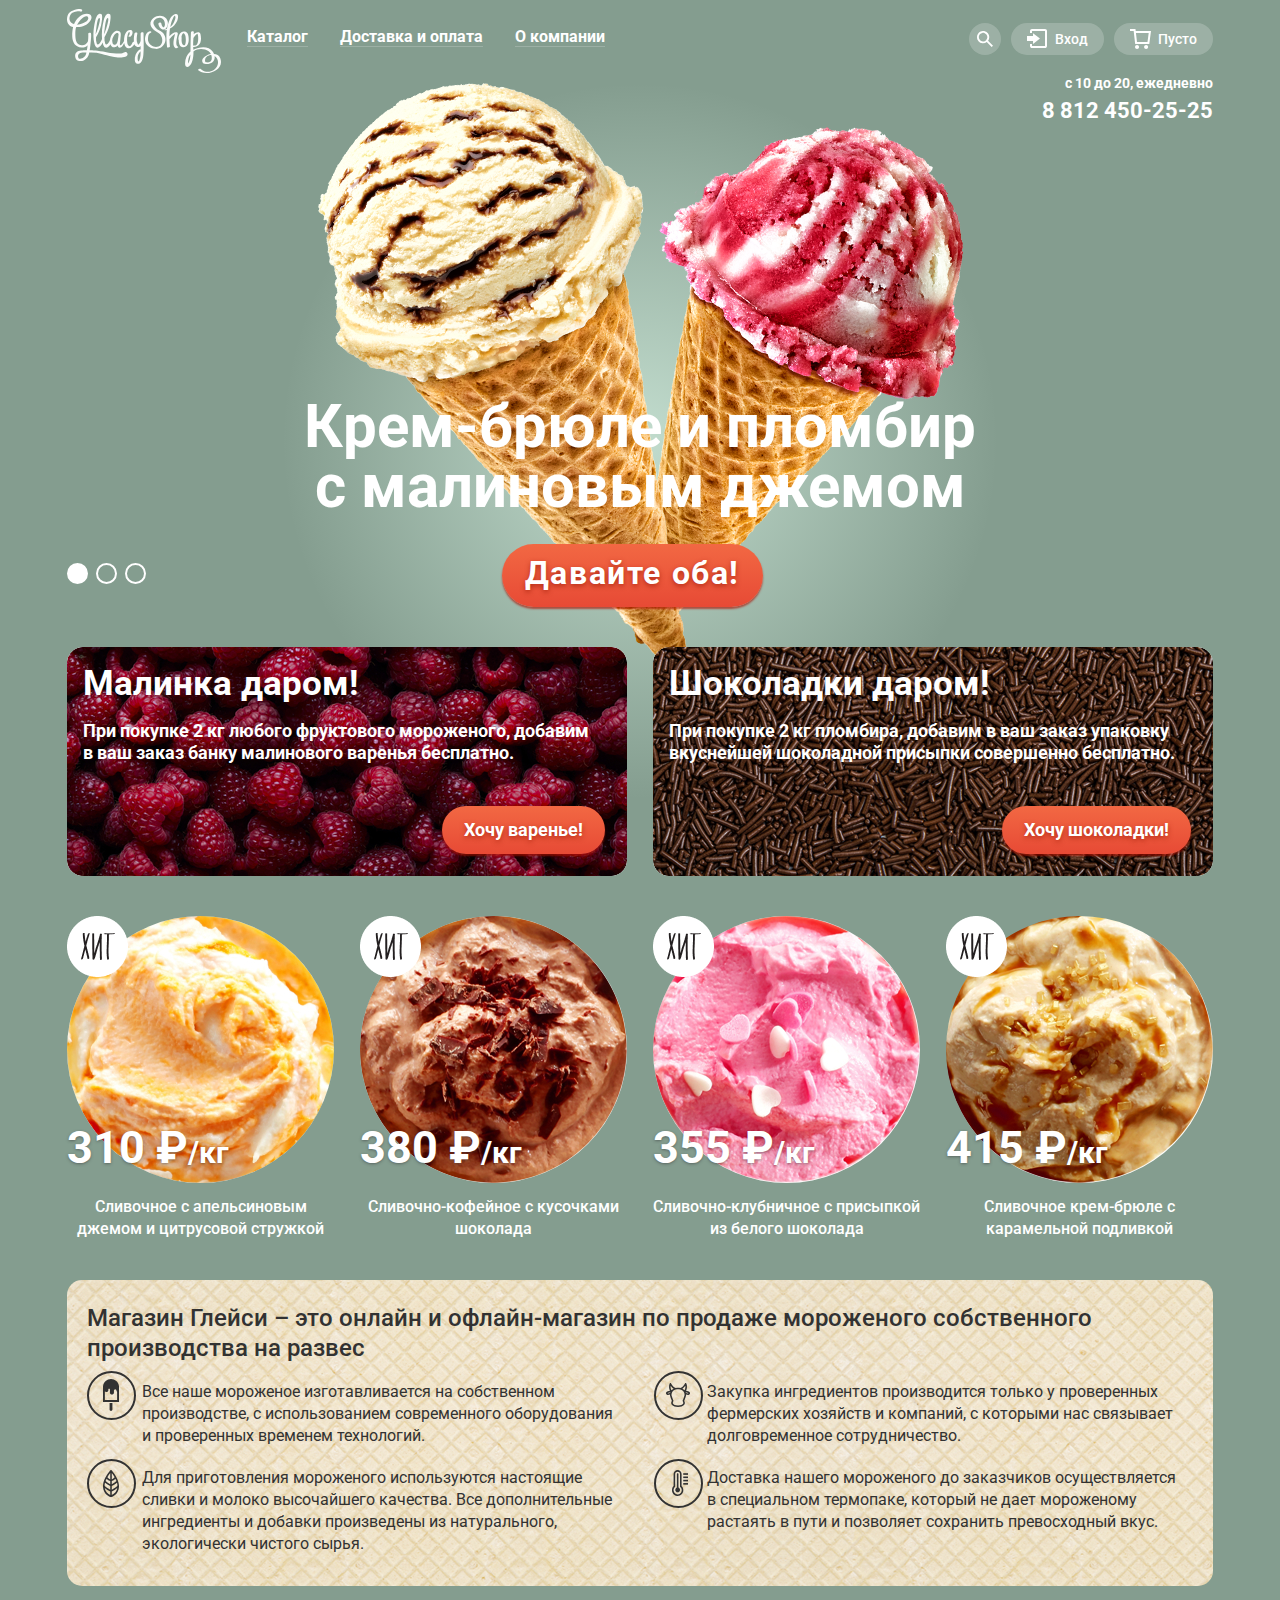
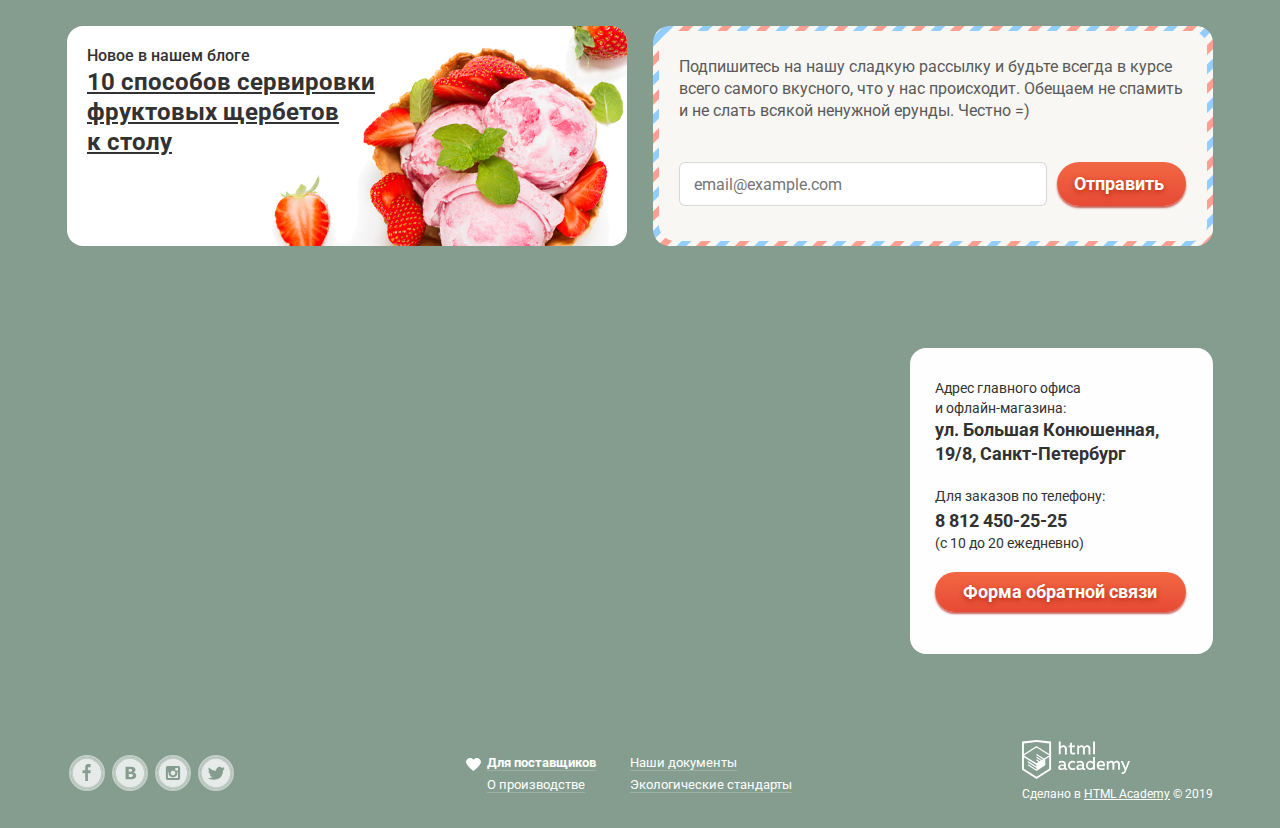
==== commit 0cafc3c5: "Добавляем интерактивную карту" ====
--- a/index.html
+++ b/index.html
@@ -6,7 +6,7 @@
   <title>"Глейси" магазин мороженого</title>
   <link rel="stylesheet" href="https://fonts.googleapis.com/css2?family=Roboto:wght@400;500;700&;subset=latin,cyrillic">
   <link href="css/normalize.css" rel="stylesheet">
-  <link href="css/style.css" rel="stylesheet">
+  <link href="css/style.min.css" rel="stylesheet">
 </head>
 
 <body class="page-body">
@@ -185,10 +185,11 @@
           <p class="address-order">Для заказов по телефону:</p>
           <a class="address-tel" href="tel:88124502525">8 812 450-25-25</a>
           <p class="address-opening">(с 10 до 20 ежедневно)</p>
-          <button class="address-button button" type="button">Форма обратной связи</button>
+          <a href="" class="address-button button">Форма обратной связи</a>
         </div>
-        <iframe src="https://www.google.com/maps/embed?pb=!1m18!1m12!1m3!1d1998.6037999040354!2d30.322010416394033!3d59.938716271971415!2m3!1f0!2f0!3f0!3m2!1i1024!2i768!4f13.1!3m3!1m2!1s0x4696310fca5ba729%3A0xea9c53d4493c879f!2sBolshaya+Konyushennaya+ul.%2C+19%2C+Sankt-Peterburg%2C+Russia%2C+191186!5e0!3m2!1sen!2s!4v1441888483426" width="1200" height="430" allowfullscreen title="Адрес магазина Глейси на карте города: ул. Большая Конюшенная, 19/8, Санкт-Петербург"></iframe>
-        <!-- <img class="address-image" src="img/map.png" width="1200" height="430" alt="Адрес магазина Глейси на карте города: ул. Большая Конюшенная, 19/8, Санкт-Петербург"> -->
+        <iframe
+          src="https://www.google.com/maps/embed?pb=!1m18!1m12!1m3!1d1998.6037999040354!2d30.322010416394033!3d59.938716271971415!2m3!1f0!2f0!3f0!3m2!1i1024!2i768!4f13.1!3m3!1m2!1s0x4696310fca5ba729%3A0xea9c53d4493c879f!2sBolshaya+Konyushennaya+ul.%2C+19%2C+Sankt-Peterburg%2C+Russia%2C+191186!5e0!3m2!1sen!2s!4v1441888483426"
+          width="1200" height="430" allowfullscreen title="Адрес магазина Глейси на карте города: ул. Большая Конюшенная, 19/8, Санкт-Петербург"></iframe>
       </section>
     </main>
 
--- a/css/style.min.css
+++ b/css/style.min.css
@@ -0,0 +1 @@
+@-webkit-keyframes bounce{0%{transform:translateY(-50%,-2000px)}70%{transform:translate(-50%,-40%)}90%{transform:translate(-50%,-55%)}to{transform:translate(-50%,-50%)}}@keyframes bounce{0%{transform:translateY(-50%,-2000px)}70%{transform:translate(-50%,-40%)}90%{transform:translate(-50%,-55%)}to{transform:translate(-50%,-50%)}}@-webkit-keyframes shake{0%,to{transform:translate(-50%,-50%)}10%,30%,50%,70%,90%{transform:translate(-51%,-50%)}20%,40%,60%,80%{transform:translate(-49%,-50%)}}@keyframes shake{0%,to{transform:translate(-50%,-50%)}10%,30%,50%,70%,90%{transform:translate(-51%,-50%)}20%,40%,60%,80%{transform:translate(-49%,-50%)}}:root{--basic-white: #ffffff;--basic-background: #849d8f;--basic-button: linear-gradient(180deg, #f26843 0%, #e74a35 100%);--basic-text: #323232;--special-subscription: #5a5a5a;--special-placeholder: #999999;--special-formbackground: #f8f7f4;--special-sliderbackground1: #8996a6;--special-sliderbackground2: #9d8b84;--special-submenuhover: #fbdEd7;--special-submenuactive: #f6b5a5;--special-menuactive: #ededed;--special-about-background: #efe8d6;--special-menuactiveshadow: #696969;--special-menucurrent: #d07058;--special-loginbutton: rgba(255, 255, 255, 0.2);--special-buttonshadow: 0px 2px 2px rgba(172, 16, 0, 0.64);--special-buttontextshadow: rgba(160, 32, 11, 0.76);--special-buttonhover: linear-gradient(0deg, rgba(255, 255, 255, 0.2), rgba(255, 255, 255, 0.2)), linear-gradient(180deg, #f26843 0%, #e74a35 100%);--special-buttonshadowhover: #ac1000;--special-buttonactive: linear-gradient(0deg, rgba(0, 0, 0, 0.07), rgba(0, 0, 0, 0.07)), linear-gradient(180deg, #f26843 0%, #e74a35 100%);--special-buttonactiveshadow: #942718;--special-bannerraspberry: #4e1821;--special-bannerchocolate: #664b3a;--special-priceshadow: rgba(49, 50, 53, 0.5);--special-addressbackground: #fefefe;--special-subscriptioninput: rgba(178, 178, 178, 0.52);--special-linkhover: #ffbc9e;--specil-linkhover2: #e84d37;--specil-formborder: #d3d3d2;--special-formfocus: rgba(46, 136, 228, 0.52);--special-linkunderline: rgba(255, 188, 158, 0.3);--special-itemprice: #ababab;--special-site-wrapper-1: rgba(215, 242, 227, 0.75);--special-site-wrapper-2: rgba(215, 242, 227, 0.75);--special-site-wrapper-3: rgba(215, 242, 227, 0.75);--special-sub-navigation: rgba(0, 0, 0, 0.4);--special-sub-navigation-title: rgba(50, 50, 50, 0.2);--special-modal-link: rgba(50, 50, 50, 0.3);--special-user-cart-list: #cacac7;--special-item-remove: #2c2829;--special-slider-controls: rgba(255, 255, 255, 0.4);--special-catalog-item-hover: rgba(0, 0, 0, 0.2);--special-range-control: rgba(248, 247, 244, 0.5);--special-toggles: #cfcfcf;--special-social-svg: rgba(255, 255, 255, 0.5);--special-modal-close: #231f20}body{min-width:1200px;margin:0;padding:0;font-family:"Roboto",Arial,sans-serif;font-size:16px;line-height:22px;font-weight:400;color:var(--basic-white);background-color:var(--basic-background)}a{text-decoration:none}img{max-width:100%;height:auto}.visually-hidden{position:absolute;width:1px;height:1px;margin:-1px;border:0;padding:0;white-space:nowrap;-webkit-clip-path:inset(100%);clip-path:inset(100%);clip:rect(0 0 0 0);overflow:hidden}.page{height:100%}.page-body{position:relative;min-height:100%;display:grid;grid-template-rows:-webkit-min-content 1fr -webkit-min-content;grid-template-rows:min-content 1fr min-content;align-content:start}.site-wrapper{background-repeat:no-repeat;background-position:top 83px center}.site-wrapper-1{background:url(../img/slide-image-1.png),radial-gradient(circle closest-side at center 358px,var(--special-site-wrapper-1),transparent),var(--basic-background)}.site-wrapper-1,.site-wrapper-2,.site-wrapper-3{background-repeat:no-repeat;background-position:top 83px center}.site-wrapper-2{background:url(../img/slide-image-2.png),radial-gradient(circle closest-side at center 358px,var(--special-site-wrapper-2),transparent),var(--special-sliderbackground1)}.site-wrapper-3{background:url(../img/slide-image-3.png),radial-gradient(circle closest-side at center 358px,var(--special-site-wrapper-3),transparent),var(--special-sliderbackground2)}.container{box-sizing:border-box;width:1200px;margin:0 auto;padding:0 27px}.page-catalog{margin-top:-26px}.main-header{box-sizing:border-box;display:grid;grid-template-columns:1fr auto;grid-template-rows:1fr -webkit-min-content;grid-template-rows:1fr min-content}.button{padding:10px 1.25em;font:inherit;font-weight:700;font-size:18px;line-height:24px;color:var(--basic-white);background:var(--basic-button);box-shadow:var(--special-buttonshadow);border:0;border-radius:70px;cursor:pointer}.button:focus,.button:hover{background:var(--special-buttonhover);box-shadow:0 2px 2px var(--special-buttonshadowhover);outline:0}.button:active{background:var(--special-buttonactive);box-shadow:var(--special-buttonactiveshadow)}.main-header-logo{width:154px;height:64px;margin-right:13px}.main-navigation{margin-top:9px;display:grid;grid-template-columns:auto 1fr;font-weight:700;font-size:16px;line-height:18px;color:var(--basic-white)}.site-navigation{padding:0;margin:11px 0 0;display:flex;flex-wrap:wrap;list-style:none}.site-navigation-item{margin-right:6px}.site-navigation>li{position:relative}.site-navigation-link{display:block;padding-top:8px;padding-left:13px;padding-right:13px;color:var(--basic-white)}.site-navigation-item span{border-bottom:1px solid var(--special-loginbutton)}.site-navigation-current>a{padding-top:7px;padding-bottom:8px;background-color:var(--special-menucurrent);border-radius:26px}.site-navigation-current a:hover:not(.sub-navigation a){color:var(--basic-white);background-color:var(--special-menucurrent)}.site-navigation-link:focus,.site-navigation-link:hover{padding-bottom:8px;color:var(--basic-text);background-color:var(--basic-white);border-radius:26px;outline:0}.site-navigation-link:active{background-color:var(--special-menuactive);box-shadow:inset 0 2px 1px var(--special-menuactiveshadow)}.sub-navigation{position:absolute;width:143px;top:38px;left:-9px;margin:0;padding:0;list-style:none;background-color:var(--basic-white);border-radius:4px;box-shadow:0 20px 20px var(--special-sub-navigation);display:none;z-index:3}.site-navigation>li:focus-within .sub-navigation{display:block}.site-navigation>li:hover .sub-navigation{display:block}.sub-navigation-link,.sub-navigation-title{display:block;padding-left:21px;font-size:14px;color:var(--basic-text)}.sub-navigation-link{margin-bottom:5px;padding-top:5px;padding-bottom:5px;font-weight:400;line-height:16px}.sub-navigation-title{position:relative;padding-top:10px;padding-bottom:17px;font-weight:700;line-height:18px}.sub-navigation-title::after{position:absolute;content:"";top:37px;left:6px;width:128px;height:1px;background-color:var(--special-sub-navigation-title)}.sub-navigation-current{color:var(--basic-white);background-color:var(--special-menucurrent)}.sub-navigation-link:focus:not(.sub-navigation-current),.sub-navigation-link:hover:not(.sub-navigation-current){background-color:var(--special-submenuhover);border-radius:0;outline:0}.sub-navigation-link:active{background-color:var(--special-submenuactive);box-shadow:none;border-radius:0}.sub-navigation-current:focus,.sub-navigation-current:hover{color:var(--basic-white)}.user-navigation{display:flex;align-items:center;margin-top:5px}.header-search-wrapper{position:relative;width:32px;height:32px;margin-right:10px;background-color:var(--special-loginbutton);border-radius:50%}.header-search-wrapper:focus-within .header-search{display:block}.header-search-wrapper:hover .header-search{display:block}.header-search-wrapper::before{position:absolute;content:"";width:16px;height:16px;top:8px;left:8px;background-image:url(../img/icon-search.svg);background-repeat:no-repeat;background-position:0 0;cursor:pointer}.header-search-wrapper:focus::before,.header-search-wrapper:hover::before{position:absolute;content:"";width:16px;height:16px;top:8px;left:8px;background-image:url(../img/icon-search-hover.svg);background-repeat:no-repeat;background-position:0 0;cursor:pointer}.header-search-wrapper:focus,.header-search-wrapper:hover{background-color:var(--basic-white)}.header-search{position:absolute;width:341px;height:84px;top:36px;left:-309px;background-color:var(--special-formbackground);border-radius:4px;box-shadow:0 20px 20px var(--special-sub-navigation);display:none}.header-search input{box-sizing:border-box;width:311px;margin-top:19px;margin-left:15px;padding-left:15px;padding-top:15px;padding-bottom:11px;font:inherit;font-size:14px;line-height:16px;color:var(--special-placeholder);border:1px solid var(--specil-formborder);border-radius:4px}.header-search input:hover{box-shadow:inset 2px 2px 0 0 var(--special-subscriptioninput),inset -2px -2px 0 0 var(--special-subscriptioninput)}.header-search input:focus{box-shadow:inset 2px 2px 0 0 var(--special-formfocus),inset -2px -2px 0 0 var(--special-formfocus);outline:0}.user-button{position:relative;padding:8px 16px 8px 44px;font:inherit;font-weight:500;font-size:14px;line-height:16px;text-align:center;border:0;color:var(--basic-white);background-color:var(--special-loginbutton);border-radius:20px;cursor:pointer}.header-login-wrapper:focus-within .modal-account{display:block}.header-login-wrapper{position:relative}.header-login-wrapper:focus{outline:0}.modal-account{position:absolute;top:36px;right:11px;box-sizing:border-box;width:277px;padding-top:20px;padding-left:19px;padding-right:16px;min-height:214px;color:var(--basic-text);background-color:var(--special-formbackground);box-shadow:0 20px 20px var(--special-sub-navigation);border-radius:4px;display:none;z-index:20}.header-login-wrapper:hover .modal-account{display:block}.account-form p,.feedback-form p{padding:0;margin:0 0 20px}.modal-link-wrapper{position:absolute;right:16px;top:151px}.modal-link{display:block;margin-bottom:6px;font-size:13px;line-height:15px;color:var(--basic-text)}.modal-link span{border-bottom:1px solid var(--special-modal-link)}.modal-link:active,.modal-link:focus,.modal-link:hover{color:var(--specil-linkhover2)}.account-form input{box-sizing:border-box;width:241px;height:44px;padding-left:15px;font:inherit;color:var(--basic-text);border:1px solid var(--specil-formborder)}.account-form input:hover{box-shadow:inset 2px 2px 0 0 var(--special-subscriptioninput),inset -2px -2px 0 0 var(--special-subscriptioninput)}.account-form input:focus{box-shadow:inset 2px 2px 0 0 var(--special-formfocus),inset -2px -2px 0 0 var(--special-formfocus);outline:0}.account-button{padding:13px 26px;line-height:16px;border-radius:26px}.header-login{margin-right:10px}.header-login-wrapper:focus .header-login,.user-button:focus,.user-button:hover{color:var(--basic-text);background-color:var(--basic-white);outline:0}.header-login::before{position:absolute;content:"";width:20px;height:19px;left:16px;top:6px;background-image:url(../img/icon-login.svg);background-repeat:no-repeat;background-position:0 0}.header-login-wrapper:focus .header-login::before,.header-login:focus::before,.header-login:hover::before{position:absolute;content:"";width:20px;height:19px;left:16px;top:6px;background-image:url(../img/icon-login-hover.svg);background-repeat:no-repeat;background-position:0 0}.header-cart::before{position:absolute;content:"";width:21px;height:20px;left:16px;top:6px;background-image:url(../img/icon-cart.svg);background-repeat:no-repeat;background-position:0 0}.header-cart:focus::before,.header-cart:hover::before{position:absolute;content:"";width:21px;height:20px;left:16px;top:6px;background-image:url(../img/icon-cart-full.svg);background-repeat:no-repeat;background-position:0 0}.header-cart-full{position:relative;color:var(--basic-text);background-color:var(--basic-white)}.header-cart-wrapper{position:relative}.modal-user-cart{position:absolute;top:36px;right:0;width:539px;color:var(--basic-text);background-color:var(--special-formbackground);box-shadow:0 20px 20px var(--special-sub-navigation);border-radius:4px;display:none;z-index:10}.modal-user-cart-wrapper{display:flex;flex-direction:column}.user-cart-list{position:relative;padding:0;margin:20px 34px 0 21px;list-style:none}.user-cart-list::after{position:absolute;content:"";bottom:4px;left:-6px;width:510px;height:1px;background-color:var(--special-user-cart-list)}.user-cart-item{margin-bottom:20px;position:relative;display:flex}.item-remove{position:absolute;top:10px;left:0;width:11px;height:11px;background-color:transparent;border:0;cursor:pointer}.item-remove::after,.item-remove::before{content:"";position:absolute;top:5px;left:0;width:15px;height:1px;background-color:var(--special-item-remove)}.item-remove::before{transform:rotate(45deg)}.item-remove::after{transform:rotate(-45deg)}.cart-item-title{width:216px;margin:0 31px 0 13px;font-weight:400}.user-cart-item img{margin-left:20px;width:33px;height:33px}.cart-item-price,.cart-item-title,.cart-item-total-price{padding:9px 0 0;font-size:13px;line-height:16px}.cart-item-total-price{margin:0}.cart-item-price{margin:0 26px 0 0}.cart-item-price span{color:var(--special-itemprice)}.user-cart-total-price{padding:0;margin:13px 14px 15px auto;font-weight:700;font-size:15px;line-height:16px}.user-cart-button{margin-left:auto;margin-right:14px;margin-bottom:21px;padding:10px 15px}.header-cart-wrapper:focus-within .modal-user-cart{display:block}.header-cart-wrapper:hover .modal-user-cart{display:block}.header-cart-full::before{position:absolute;content:"";width:21px;height:20px;left:16px;top:6px;background-image:url(../img/icon-cart-full.svg);background-repeat:no-repeat;background-position:0 0}.header-contact-wrapper{grid-column:2/-1;text-align:right}.header-opening{padding:0;margin:2px 0 8px;font-weight:700;font-size:14px;line-height:16px}.header-tel{font-weight:700;font-size:22px;line-height:24px;color:var(--basic-white)}.slider{position:relative;padding-top:273px;padding-bottom:52px}.slider-list{margin:0;padding:0;list-style:none}.slider-controls{position:absolute;bottom:63px;left:0;z-index:20;display:flex;width:79px;justify-content:space-between}.slider-controls button{padding:0;width:21px;height:21px;background-color:transparent;border:2px solid var(--basic-white);border-radius:50%;cursor:pointer}.slider-controls button:focus,.slider-controls button:hover{background-color:var(--special-slider-controls);outline:0}.slider-controls .current,.slider-controls button:active{background-color:var(--basic-white)}.slider-item{text-align:center;display:none}.slide-current{display:block}.slide-title{margin:0 auto 34px;width:672px;font-weight:700;font-size:60px;line-height:60px}.slide-button{padding:10px 23px 15px;margin-right:15px;font-size:32px;line-height:44px;font-weight:700;letter-spacing:.05em;text-shadow:0 2px 5px var(--special-buttontextshadow)}.breadcrumbs{display:flex;margin:0 0 2px;padding:0;list-style:none}.breadcrumbs a{display:block;position:relative;margin-right:22px;font-size:14px;line-height:16px;color:var(--basic-white);border-bottom:1px solid var(--special-loginbutton)}.breadcrumbs a::after{position:absolute;content:"";width:6px;height:6px;top:4px;left:60px;background-image:url(../img/icon-next.svg);background-repeat:no-repeat;background-position:0 0}.breadcrumbs a:active,.breadcrumbs a:focus,.breadcrumbs a:hover{color:var(--special-linkhover);border-bottom:1px solid var(--special-linkunderline)}.breadcrumbs-current{font-size:14px;line-height:16px}.page-title{margin:0 0 27px;padding:0;font-weight:700;font-size:35px;line-height:41px}.banners{margin-bottom:40px}.banners-list{margin:0;padding:0;display:grid;grid-template-columns:1fr 1fr;-moz-column-gap:26px;column-gap:26px;list-style:none}.banners-item{display:flex;flex-direction:column;padding-left:16px;padding-right:30px;background-repeat:no-repeat;background-size:cover;background-position:90% 100%;border-radius:16px}.banners-item-raspberry{background-image:url(../img/raspberry-background.jpg);background-color:var(--special-bannerraspberry)}.banners-item-chocolate{background-image:url(../img/chocolate-background.jpg);background-color:var(--special-bannerchocolate)}.banner-title{margin:16px 0;font-weight:700;font-size:35px;line-height:41px}.banner-description{margin:0 0 42px;font-weight:700;font-size:18px}.banner-button{align-self:flex-end;margin-right:-8px;margin-bottom:22px;padding:12px 22px;text-shadow:0 2px 5px var(--special-buttontextshadow)}.hits{margin-bottom:40px}.catalog-list,.hits-list{padding:0;display:grid;grid-template-columns:1fr 1fr 1fr 1fr;-moz-column-gap:26px;column-gap:26px;list-style:none}.hits-list{margin:0}.catalog-item,.hits-item{position:relative}.catalog-item a,.hits-item a{position:relative;display:flex;flex-direction:column;align-items:center;width:100%;min-height:320px;color:var(--basic-white)}.hits-item::before{position:absolute;content:"";width:61px;height:61px;top:0;left:0;background-image:url(../img/icon-hit.png);background-repeat:no-repeat;background-position:0 0;z-index:13}.catalog-image,.hits-image{width:267px;height:267px;-o-object-fit:cover;object-fit:cover;border-radius:50%;z-index:10}.catalog-list{margin:0 0 76px;row-gap:35px}.catalog-price,.hits-price{position:absolute;top:209px;left:0;margin:0;font-weight:700;font-size:45px;line-height:45px;text-shadow:0 1px 3px var(--special-priceshadow);z-index:11}.catalog-price span,.hits-price span{font-size:30px;line-height:35px}.catalog-title,.hits-title{margin:13px 0 0;font-weight:500;font-size:16px;line-height:22px;text-align:center}.catalog-button,.hits-button{margin-bottom:21px;padding-left:16px;padding-right:16px;z-index:1}.catalog-item-hover{position:absolute;top:-6px;left:-13px;width:110%;height:calc(100% + 80px);background-color:var(--special-loginbutton);box-shadow:0 20px 20px var(--special-catalog-item-hover);border-radius:4px;z-index:-1;display:none}.catalog-item:hover{z-index:20}.catalog-item:hover .catalog-item-hover,.hits-item:hover .catalog-item-hover{display:flex;align-items:flex-end;justify-content:center;z-index:2}.pagination-list{position:relative;display:flex;flex-wrap:wrap;justify-content:flex-end;margin:0;padding:0 0 30px;border-bottom:1px solid var(--special-loginbutton);list-style:none}.pagination-item a{position:relative;display:block;box-sizing:border-box;width:26px;height:26px;padding-top:3px;margin-right:4px;text-align:center;color:var(--basic-white);border-radius:50%}.pagination-item a:focus,.pagination-item a:hover{background-color:var(--special-loginbutton)}.pagination-item a:active,.pagination-item-current a{color:var(--basic-text);background-color:var(--basic-white)}.pagination-item-next a,.pagination-item-previous a{width:7px;height:26px;background-repeat:no-repeat;background-position:center center}.pagination-item-next a{margin-right:0;margin-left:14px;background-image:url(../img/icon-right-small.svg)}.pagination-item-previous a{margin-right:16px;background-image:url(../img/icon-left-small.svg)}.pagination-item a:not(.pagination-item-next a,.pagination-item-previous a):focus,.pagination-item a:not(.pagination-item-next a,.pagination-item-previous a):hover{background-color:var(--special-loginbutton)}.pagination-item a:not(.pagination-item-next a,.pagination-item-previous a):active{color:var(--basic-text);background-color:var(--basic-white)}.pagination-item-next a:focus,.pagination-item-next a:hover,.pagination-item-previous a:focus,.pagination-item-previous a:hover{background-color:transparent}.about{margin-bottom:40px;padding:23px 23px 31px 20px;background-color:var(--special-about-background);background-image:url(../img/pattern-vaffle.png);background-repeat:repeat;background-position:0 0;border-radius:15px}.about-title{padding:0;margin:0 0 7px;font-weight:500;font-size:24px;line-height:30px;color:var(--basic-text)}.about-list{margin:0;padding:0;display:grid;grid-template-columns:1fr 1fr;-moz-column-gap:26px;column-gap:26px;row-gap:9px;list-style:none}.about-item{position:relative;padding-left:55px;padding-top:11px;color:var(--basic-text)}.about-item-ice-cream::before,.about-item-leaf::before{position:absolute;content:"";width:49px;height:49px;top:1px;left:0;background-image:url(../img/icon-ice-cream.svg);background-repeat:no-repeat;background-position:0 0}.about-item-leaf::before{top:3px;background-image:url(../img/icon-leaf.svg)}.about-item-cow::before,.about-item-thermo::before{position:absolute;content:"";width:49px;height:49px;left:2px}.about-item-cow::before{top:1px;background-image:url(../img/icon-cow.svg);background-repeat:no-repeat;background-position:0 0}.about-item-thermo::before{top:3px;background-image:url(../img/icon-thermo.svg)}.index-columns{min-height:220px;margin-bottom:40px;display:grid;grid-template-columns:1fr 1fr;-moz-column-gap:26px;column-gap:26px}.about-item-thermo::before,.news{background-repeat:no-repeat;background-position:0 0}.news{padding-top:19px;padding-left:20px;padding-right:250px;background-image:url(../img/strawberry-background.jpg);background-color:var(--basic-white);border-radius:16px}.news-title{margin:0;font-weight:500;font-size:16px;line-height:22px;color:var(--basic-text)}.news-content{font-weight:700;font-size:24px;line-height:30px;color:var(--basic-text);text-decoration:underline}.news-content:active,.news-content:focus,.news-content:hover{color:var(--specil-linkhover2);outline:0}.subscription{background-image:url(../img/mail-background.png);background-repeat:no-repeat;background-position:0 0;border-radius:16px}.subscription-wrapper{box-sizing:border-box;width:548px;margin:5px auto 0;padding-top:25px;padding-left:20px;padding-right:16px;background-color:var(--special-formbackground);border-radius:16px}.subscription-text{margin:0 0 40px;color:var(--special-subscription)}.subscription-button{display:inline-block;margin-left:6px;padding-left:17px;padding-right:22px;text-shadow:0 2px 5px var(--special-buttontextshadow)}.subscription-form input{box-sizing:border-box;width:368px;margin-bottom:35px;padding-left:14px;padding-top:11px;padding-bottom:9px;font:inherit;color:var(--basic-text);border:1px solid var(--special-subscriptioninput);border-radius:6px}.subscription-form input:hover{box-shadow:inset 2px 2px 0 0 var(--special-subscriptioninput),inset -2px -2px 0 0 var(--special-subscriptioninput)}.subscription-form input:focus{box-shadow:inset 2px 2px 0 0 var(--special-formfocus),inset -2px -2px 0 0 var(--special-formfocus);outline:0}.address{position:relative;min-width:1200px;color:var(--basic-text)}.address-wrapper{box-sizing:border-box;position:absolute;top:62px;left:50%;margin-left:270px;width:303px;min-height:306px;padding-left:25px;padding-top:30px;background-color:var(--special-addressbackground);border-radius:16px}.address-title{margin:0;font-weight:400;font-size:14px;line-height:20px}.address-text{margin:0 0 20px;font-weight:700;font-size:18px;line-height:24px}.address-order{margin:0 0 3px;font-size:14px;line-height:20px}.address-tel{font-weight:700;font-size:18px;line-height:24px;color:var(--basic-text)}.address-opening{margin:0 0 27px;font-size:14px;line-height:20px}.address-button{padding:9px 29px 10px 28px;text-shadow:0 2px 5px var(--special-buttontextshadow)}.address-image{display:block}.address iframe{width:100%;border:0}.filter{margin-bottom:25px}.filter-form{display:flex;flex-wrap:wrap;width:885px}.filter-form fieldset{padding:0;border:0;margin:0 15px 14px 0}.filter-form legend{margin-left:17px;margin-bottom:5px;font-weight:500;font-size:14px;line-height:16px}.filter-form .filling-legend{margin-bottom:9px}.filter-form ul{list-style:none}.sorting{position:relative;width:196px}.filter-form ul,.filter-sorting{font-weight:500;font-size:16px;line-height:18px}.filter-sorting{display:block;width:100%;height:36px;padding-left:16px;font-family:inherit;color:var(--basic-white);-webkit-appearance:none;-moz-appearance:none;appearance:none;background-color:var(--special-loginbutton);border:0;border-radius:20px}.sorting::after{position:absolute;content:"";width:11px;height:10px;bottom:13px;right:14px;background-image:url(../img/icon-down.svg);background-repeat:no-repeat;background-position:0 0}.sorting:active::after,.sorting:focus::after,.sorting:hover::after{background-image:url(../img/icon-down-active.svg)}.filter-sorting-option{font-weight:400;font-size:14px;line-height:16px;color:var(--basic-text)}.filter-sorting:focus,.filter-sorting:hover{color:var(--basic-text)}.price{width:218px}.range-filter{position:relative}.price-controls{position:absolute;top:-25px;left:57px}.range-controls .scale{width:176px;height:2px;background-color:var(--special-range-control)}.price-controls label{font-weight:500;font-size:14px;line-height:16px}.range-controls{position:relative;box-sizing:border-box;height:36px;padding-top:16px;padding-left:21px;padding-right:21px;background-color:var(--special-loginbutton);border-radius:20px}.range-controls .bar{width:55%;height:2px;margin-left:20px;background-color:var(--basic-white)}.range-controls .toggle{position:absolute;top:8px;left:0;width:4px;height:4px;padding:0;border:8px solid var(--basic-white);background-color:#ababab;border-radius:50%;box-shadow:0 2px 1px 0 var(--special-toggles);cursor:pointer}.range-controls .toggle-min{left:35px}.range-controls .toggle-max{left:133px}.fat{width:425px}.fat-list{margin:0;padding:10px 0 8px;display:flex;background-color:var(--special-loginbutton);border-radius:20px}.filter-radio{padding-left:52px}.filter-radio:first-child{padding-left:46px}.filter-option label{display:block;position:relative;cursor:pointer;-webkit-user-select:none;-moz-user-select:none;user-select:none}.filter-input-radio+label::before{content:"";position:absolute;left:-30px;top:-3px;width:22px;height:22px;background-image:url(../img/icon-radio-off.svg);background-repeat:no-repeat;background-position:0 0;opacity:.8}.filter-input-radio+label:focus::before,.filter-input-radio+label:hover::before{opacity:1}.filter-input-radio:checked+label::before{content:"";position:absolute;left:-30px;top:-3px;width:22px;height:22px;background-image:url(../img/icon-radio-on.svg);background-repeat:no-repeat;background-position:0 0;opacity:.8}.filter-input-checkbox:checked+label:focus::before,.filter-input-checkbox:checked+label:hover::before,.filter-input-radio:checked+label:focus::before,.filter-input-radio:checked+label:hover::before{opacity:1}.filter-input-radio:disabled+label::before{opacity:.6}.filling{width:711px}.filling-list{margin:0;padding:8px 19px 10px 16px;display:flex;background-color:var(--special-loginbutton);border-radius:20px}.filter-option-checkbox{margin-right:20px;padding-left:32px}.filter-option-checkbox:last-child,.footer-socials-list li:last-child{margin-right:0}.filter-option-checkbox:nth-child(2){margin-right:22px}.filter-option-checkbox:nth-child(3){padding-left:36px}.filter-option-checkbox:nth-child(4){padding-left:38px}.filter-option-checkbox label{position:relative;display:block;cursor:pointer;-webkit-user-select:none;-moz-user-select:none;user-select:none}.filter-input-checkbox+label::before{content:"";position:absolute;left:-34px;top:0;width:20px;height:20px;background-image:url(../img/icon-checkbox-off.svg);background-repeat:no-repeat;background-position:0 0;opacity:.8}.filter-input-checkbox:checked+label::before{content:"";position:absolute;top:0;left:-35px;width:24px;height:20px;background-image:url(../img/icon-checkbox-on.svg);background-repeat:no-repeat;background-position:0 0;opacity:.8}.filter-input-checkbox+label:focus::before,.filter-input-checkbox+label:hover::before,.instagram-icon:focus g,.instagram-icon:hover g{opacity:1}.filter-input-checkbox:disabled+label::before{opacity:.6}.filter-input:focus+label::before{outline:thin dotted;outline:5px auto -webkit-focus-ring-color}.filter-input:checked:disabled+label,.filter-input:disabled+label,.filter-input:disabled:focus+label,.filter-input:disabled:hover+label{opacity:.6;pointer-events:none}.filter-button{box-sizing:border-box;align-self:center;margin-top:10px;padding:7px 28px 7px 27px;font:inherit;font-weight:500;font-size:16px;line-height:18px;color:var(--basic-white);background:var(--special-loginbutton);border:2px solid var(--basic-white);border-radius:20px;cursor:pointer}.filter-button:focus,.filter-button:hover{color:var(--basic-text);background-color:var(--basic-white)}.filter-button:active{box-shadow:inset 0 2px 1px var(--special-menuactiveshadow)}.main-footer{margin-top:18px;margin-bottom:25px;padding-left:29px;padding-right:27px;display:grid;grid-template-columns:auto 1fr auto}.footer-socials{margin:15px 0 0}.footer-socials-list{display:flex;flex-wrap:wrap;margin:0;padding:0;list-style:none}.footer-socials-list li{margin-right:7px}.social-button svg{width:32px;height:32px;border:2px solid var(--special-social-svg);border-radius:50%}.social-button:active svg{border:2px solid var(--basic-white)}.facebook-icon:focus path,.facebook-icon:hover path,.twitter-icon:focus path,.twitter-icon:hover path,.vk-icon:focus path,.vk-icon:hover path{fill-opacity:1}.facebook-icon:active path{stroke-opacity:1}.info{justify-self:center}.info-list{padding:0;margin:11px 0 0;display:grid;grid-template-columns:1fr 1fr;list-style:none}.info-item:nth-child(odd){padding-left:23px}.info-item:nth-child(even){padding-left:2px}.info-item{position:relative}.info-item-liked::before{position:absolute;content:"";width:15px;height:13px;top:7px;left:2px;background-image:url(../img/icon-heart.svg);background-repeat:no-repeat;background-position:0 0}.info-link{font-size:13px;line-height:18px;color:var(--basic-white);border-bottom:1px solid var(--special-loginbutton)}.info-link-supplier{font-weight:700}.info-link:active,.info-link:focus,.info-link:hover{color:var(--special-linkhover);border-bottom:1px solid var(--special-linkunderline);outline:0}.copyright{max-width:200px;margin:0;justify-self:end}.copyright-text{margin:0;padding:0;font-size:12px;line-height:18px}.copyright-text a{color:var(--basic-white)}.copyright-text span{text-decoration:underline}.modal{position:fixed;margin:auto;color:var(--basic-text);background-color:var(--special-formbackground);box-shadow:0 20px 20px var(--special-sub-navigation);border-radius:4px;z-index:40;display:none}.modal-show{display:block;-webkit-animation:bounce .6s;animation:bounce .6s}.modal-error{-webkit-animation:shake .6s;animation:shake .6s}.modal-feedback{box-sizing:border-box;top:50%;left:50%;transform:translate(-50%,-50%);bottom:auto;width:477px;padding-top:15px;padding-left:23px;border-radius:6px}.feedback-form{display:flex;flex-direction:column}.modal-close{position:absolute;top:13px;right:20px;width:18px;height:17px;background-color:transparent;border:0;cursor:pointer}.modal-close::after,.modal-close::before{content:"";position:absolute;top:8px;left:0;width:23px;height:2px;background-color:var(--special-modal-close)}.modal-close::before{transform:rotate(45deg)}.modal-close::after{transform:rotate(-45deg)}.feedback-form-title{padding:0;margin:0 0 20px;font-weight:500;font-size:24px;line-height:28px}.feedback-form input,.feedback-form textarea{box-sizing:border-box;width:268px;padding-left:14px;padding-top:11px;padding-bottom:9px;line-height:20px;font:inherit;border:1px solid var(--special-subscriptioninput);border-radius:4px}.feedback-form textarea{width:428px}.feedback-form input::-webkit-input-placeholder,.feedback-form textarea::-webkit-input-placeholder{color:var(--special-placeholder)}.feedback-form input::-moz-placeholder,.feedback-form textarea::-moz-placeholder{color:var(--special-placeholder)}.feedback-form input::placeholder,.feedback-form textarea::placeholder{color:var(--special-placeholder)}.feedback-form input:hover,.feedback-form textarea:hover{box-shadow:inset 2px 2px 0 0 var(--special-subscriptioninput),inset -2px -2px 0 0 var(--special-subscriptioninput)}.feedback-form input:focus,.feedback-form textarea:focus{box-shadow:inset 2px 2px 0 0 var(--special-formfocus),inset -2px -2px 0 0 var(--special-formfocus);outline:0}.feedback-button{align-self:flex-end;margin-bottom:27px;margin-right:25px;padding-left:25px;padding-right:24px;text-shadow:0 2px 5px var(--special-buttontextshadow)}
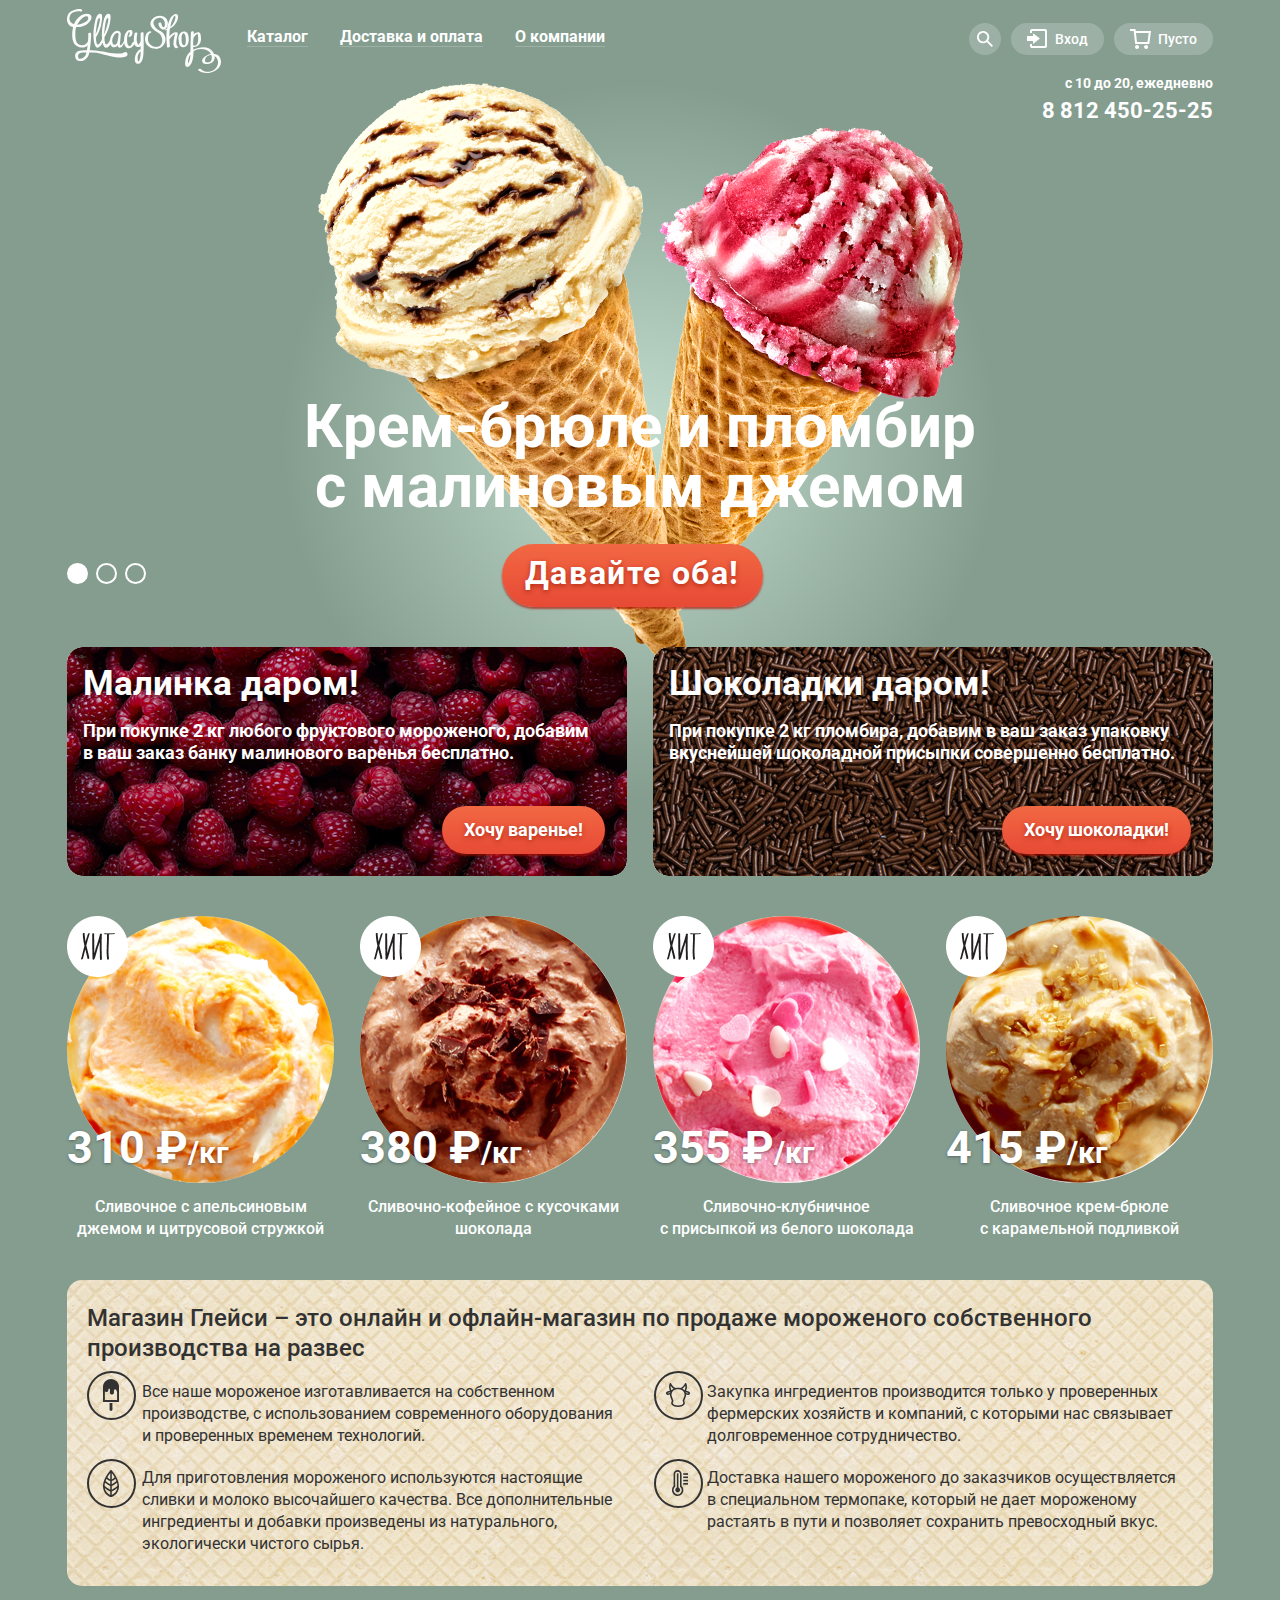
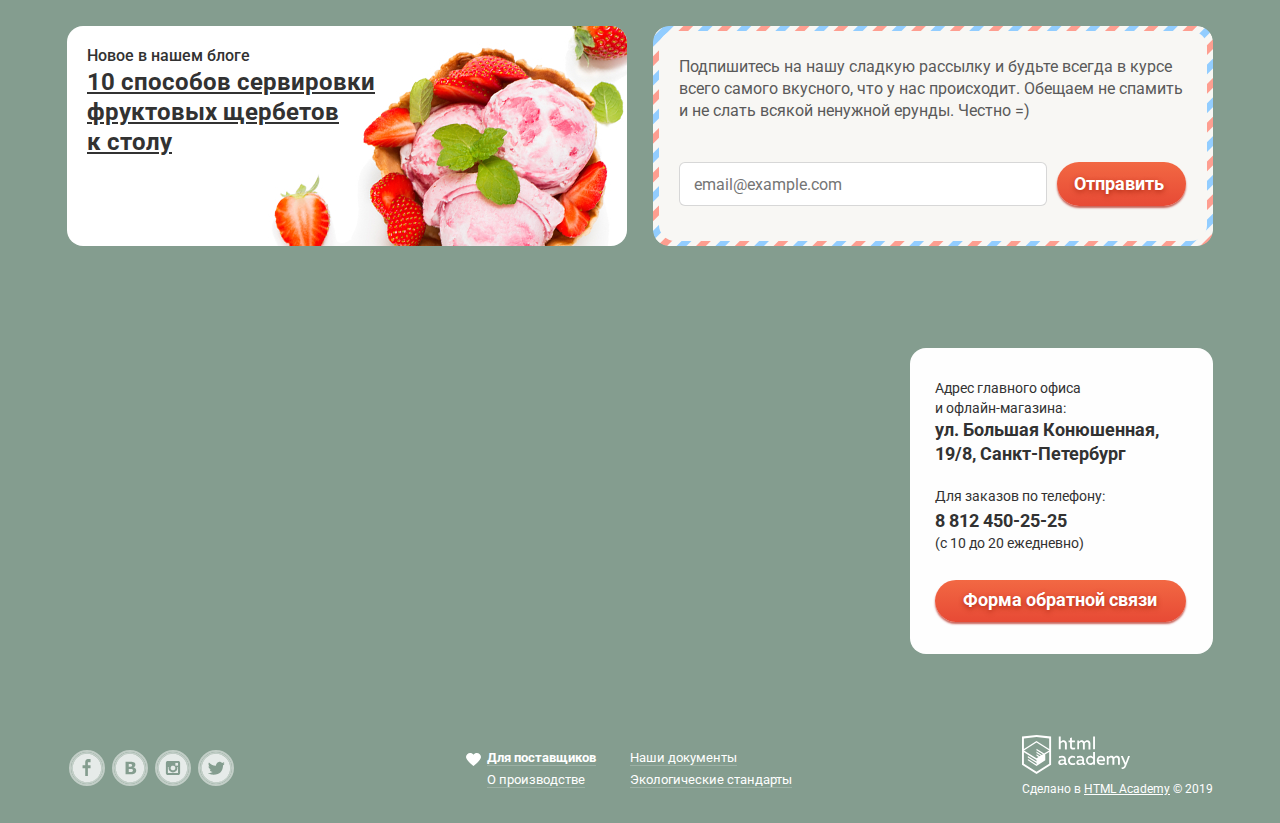
==== commit 8855fea2: "Допуск правки" ====
--- a/index.html
+++ b/index.html
@@ -133,7 +133,7 @@
               <a href="#">
                 <img class="hits-image" src="img/catalog-image-3.jpg" width="267" height="267" alt="Клубничное мороженое">
                 <p class="hits-price">355 ₽<span>/кг</span></p>
-                <h3 class="hits-title">Сливочно-клубничное с присыпкой из белого шоколада</h3>
+                <h3 class="hits-title">Сливочно-клубничное<br> с присыпкой из белого шоколада</h3>
               </a>
               <div class="catalog-item-hover">
                 <button class="catalog-button button" type="button" aria-label="Посмотеть мороженое «Сливочно-клубничное с присыпкой из белого шоколада»">Быстрый просмотр</button>
@@ -143,7 +143,7 @@
               <a href="#">
                 <img class="hits-image" src="img/catalog-image-4.jpg" width="267" height="267" alt="Мороженое крем-брюле">
                 <p class="hits-price">415 ₽<span>/кг</span></p>
-                <h3 class="hits-title">Сливочное крем-брюле с карамельной подливкой</h3>
+                <h3 class="hits-title">Сливочное крем-брюле<br> с карамельной подливкой</h3>
               </a>
               <div class="catalog-item-hover">
                 <button class="catalog-button button" type="button" aria-label="Посмотеть мороженое «Сливочное крем-брюле с карамельной подливкой»">Быстрый просмотр</button>
@@ -185,11 +185,12 @@
           <p class="address-order">Для заказов по телефону:</p>
           <a class="address-tel" href="tel:88124502525">8 812 450-25-25</a>
           <p class="address-opening">(с 10 до 20 ежедневно)</p>
-          <a href="" class="address-button button">Форма обратной связи</a>
+          <a href="writeus.html" class="address-button button">Форма обратной связи</a>
         </div>
         <iframe
           src="https://www.google.com/maps/embed?pb=!1m18!1m12!1m3!1d1998.6037999040354!2d30.322010416394033!3d59.938716271971415!2m3!1f0!2f0!3f0!3m2!1i1024!2i768!4f13.1!3m3!1m2!1s0x4696310fca5ba729%3A0xea9c53d4493c879f!2sBolshaya+Konyushennaya+ul.%2C+19%2C+Sankt-Peterburg%2C+Russia%2C+191186!5e0!3m2!1sen!2s!4v1441888483426"
           width="1200" height="430" allowfullscreen title="Адрес магазина Глейси на карте города: ул. Большая Конюшенная, 19/8, Санкт-Петербург"></iframe>
+          <img class="address-image" src="img/map.png" width="1200" height="430" alt="Адрес магазина Глейси на карте города: ул. Большая Конюшенная, 19/8, Санкт-Петербург">
       </section>
     </main>
 
@@ -301,7 +302,7 @@
     <button class="modal-close" type="button" aria-label="Закрыть"></button>
   </section>
 
-  <script src="js/modal-feedback.js"></script>
+  <script src="js/modal-feedback.min.js"></script>
 
 </body>
 
--- a/css/style.min.css
+++ b/css/style.min.css
@@ -1 +1 @@
-@-webkit-keyframes bounce{0%{transform:translateY(-50%,-2000px)}70%{transform:translate(-50%,-40%)}90%{transform:translate(-50%,-55%)}to{transform:translate(-50%,-50%)}}@keyframes bounce{0%{transform:translateY(-50%,-2000px)}70%{transform:translate(-50%,-40%)}90%{transform:translate(-50%,-55%)}to{transform:translate(-50%,-50%)}}@-webkit-keyframes shake{0%,to{transform:translate(-50%,-50%)}10%,30%,50%,70%,90%{transform:translate(-51%,-50%)}20%,40%,60%,80%{transform:translate(-49%,-50%)}}@keyframes shake{0%,to{transform:translate(-50%,-50%)}10%,30%,50%,70%,90%{transform:translate(-51%,-50%)}20%,40%,60%,80%{transform:translate(-49%,-50%)}}:root{--basic-white: #ffffff;--basic-background: #849d8f;--basic-button: linear-gradient(180deg, #f26843 0%, #e74a35 100%);--basic-text: #323232;--special-subscription: #5a5a5a;--special-placeholder: #999999;--special-formbackground: #f8f7f4;--special-sliderbackground1: #8996a6;--special-sliderbackground2: #9d8b84;--special-submenuhover: #fbdEd7;--special-submenuactive: #f6b5a5;--special-menuactive: #ededed;--special-about-background: #efe8d6;--special-menuactiveshadow: #696969;--special-menucurrent: #d07058;--special-loginbutton: rgba(255, 255, 255, 0.2);--special-buttonshadow: 0px 2px 2px rgba(172, 16, 0, 0.64);--special-buttontextshadow: rgba(160, 32, 11, 0.76);--special-buttonhover: linear-gradient(0deg, rgba(255, 255, 255, 0.2), rgba(255, 255, 255, 0.2)), linear-gradient(180deg, #f26843 0%, #e74a35 100%);--special-buttonshadowhover: #ac1000;--special-buttonactive: linear-gradient(0deg, rgba(0, 0, 0, 0.07), rgba(0, 0, 0, 0.07)), linear-gradient(180deg, #f26843 0%, #e74a35 100%);--special-buttonactiveshadow: #942718;--special-bannerraspberry: #4e1821;--special-bannerchocolate: #664b3a;--special-priceshadow: rgba(49, 50, 53, 0.5);--special-addressbackground: #fefefe;--special-subscriptioninput: rgba(178, 178, 178, 0.52);--special-linkhover: #ffbc9e;--specil-linkhover2: #e84d37;--specil-formborder: #d3d3d2;--special-formfocus: rgba(46, 136, 228, 0.52);--special-linkunderline: rgba(255, 188, 158, 0.3);--special-itemprice: #ababab;--special-site-wrapper-1: rgba(215, 242, 227, 0.75);--special-site-wrapper-2: rgba(215, 242, 227, 0.75);--special-site-wrapper-3: rgba(215, 242, 227, 0.75);--special-sub-navigation: rgba(0, 0, 0, 0.4);--special-sub-navigation-title: rgba(50, 50, 50, 0.2);--special-modal-link: rgba(50, 50, 50, 0.3);--special-user-cart-list: #cacac7;--special-item-remove: #2c2829;--special-slider-controls: rgba(255, 255, 255, 0.4);--special-catalog-item-hover: rgba(0, 0, 0, 0.2);--special-range-control: rgba(248, 247, 244, 0.5);--special-toggles: #cfcfcf;--special-social-svg: rgba(255, 255, 255, 0.5);--special-modal-close: #231f20}body{min-width:1200px;margin:0;padding:0;font-family:"Roboto",Arial,sans-serif;font-size:16px;line-height:22px;font-weight:400;color:var(--basic-white);background-color:var(--basic-background)}a{text-decoration:none}img{max-width:100%;height:auto}.visually-hidden{position:absolute;width:1px;height:1px;margin:-1px;border:0;padding:0;white-space:nowrap;-webkit-clip-path:inset(100%);clip-path:inset(100%);clip:rect(0 0 0 0);overflow:hidden}.page{height:100%}.page-body{position:relative;min-height:100%;display:grid;grid-template-rows:-webkit-min-content 1fr -webkit-min-content;grid-template-rows:min-content 1fr min-content;align-content:start}.site-wrapper{background-repeat:no-repeat;background-position:top 83px center}.site-wrapper-1{background:url(../img/slide-image-1.png),radial-gradient(circle closest-side at center 358px,var(--special-site-wrapper-1),transparent),var(--basic-background)}.site-wrapper-1,.site-wrapper-2,.site-wrapper-3{background-repeat:no-repeat;background-position:top 83px center}.site-wrapper-2{background:url(../img/slide-image-2.png),radial-gradient(circle closest-side at center 358px,var(--special-site-wrapper-2),transparent),var(--special-sliderbackground1)}.site-wrapper-3{background:url(../img/slide-image-3.png),radial-gradient(circle closest-side at center 358px,var(--special-site-wrapper-3),transparent),var(--special-sliderbackground2)}.container{box-sizing:border-box;width:1200px;margin:0 auto;padding:0 27px}.page-catalog{margin-top:-26px}.main-header{box-sizing:border-box;display:grid;grid-template-columns:1fr auto;grid-template-rows:1fr -webkit-min-content;grid-template-rows:1fr min-content}.button{padding:10px 1.25em;font:inherit;font-weight:700;font-size:18px;line-height:24px;color:var(--basic-white);background:var(--basic-button);box-shadow:var(--special-buttonshadow);border:0;border-radius:70px;cursor:pointer}.button:focus,.button:hover{background:var(--special-buttonhover);box-shadow:0 2px 2px var(--special-buttonshadowhover);outline:0}.button:active{background:var(--special-buttonactive);box-shadow:var(--special-buttonactiveshadow)}.main-header-logo{width:154px;height:64px;margin-right:13px}.main-navigation{margin-top:9px;display:grid;grid-template-columns:auto 1fr;font-weight:700;font-size:16px;line-height:18px;color:var(--basic-white)}.site-navigation{padding:0;margin:11px 0 0;display:flex;flex-wrap:wrap;list-style:none}.site-navigation-item{margin-right:6px}.site-navigation>li{position:relative}.site-navigation-link{display:block;padding-top:8px;padding-left:13px;padding-right:13px;color:var(--basic-white)}.site-navigation-item span{border-bottom:1px solid var(--special-loginbutton)}.site-navigation-current>a{padding-top:7px;padding-bottom:8px;background-color:var(--special-menucurrent);border-radius:26px}.site-navigation-current a:hover:not(.sub-navigation a){color:var(--basic-white);background-color:var(--special-menucurrent)}.site-navigation-link:focus,.site-navigation-link:hover{padding-bottom:8px;color:var(--basic-text);background-color:var(--basic-white);border-radius:26px;outline:0}.site-navigation-link:active{background-color:var(--special-menuactive);box-shadow:inset 0 2px 1px var(--special-menuactiveshadow)}.sub-navigation{position:absolute;width:143px;top:38px;left:-9px;margin:0;padding:0;list-style:none;background-color:var(--basic-white);border-radius:4px;box-shadow:0 20px 20px var(--special-sub-navigation);display:none;z-index:3}.site-navigation>li:focus-within .sub-navigation{display:block}.site-navigation>li:hover .sub-navigation{display:block}.sub-navigation-link,.sub-navigation-title{display:block;padding-left:21px;font-size:14px;color:var(--basic-text)}.sub-navigation-link{margin-bottom:5px;padding-top:5px;padding-bottom:5px;font-weight:400;line-height:16px}.sub-navigation-title{position:relative;padding-top:10px;padding-bottom:17px;font-weight:700;line-height:18px}.sub-navigation-title::after{position:absolute;content:"";top:37px;left:6px;width:128px;height:1px;background-color:var(--special-sub-navigation-title)}.sub-navigation-current{color:var(--basic-white);background-color:var(--special-menucurrent)}.sub-navigation-link:focus:not(.sub-navigation-current),.sub-navigation-link:hover:not(.sub-navigation-current){background-color:var(--special-submenuhover);border-radius:0;outline:0}.sub-navigation-link:active{background-color:var(--special-submenuactive);box-shadow:none;border-radius:0}.sub-navigation-current:focus,.sub-navigation-current:hover{color:var(--basic-white)}.user-navigation{display:flex;align-items:center;margin-top:5px}.header-search-wrapper{position:relative;width:32px;height:32px;margin-right:10px;background-color:var(--special-loginbutton);border-radius:50%}.header-search-wrapper:focus-within .header-search{display:block}.header-search-wrapper:hover .header-search{display:block}.header-search-wrapper::before{position:absolute;content:"";width:16px;height:16px;top:8px;left:8px;background-image:url(../img/icon-search.svg);background-repeat:no-repeat;background-position:0 0;cursor:pointer}.header-search-wrapper:focus::before,.header-search-wrapper:hover::before{position:absolute;content:"";width:16px;height:16px;top:8px;left:8px;background-image:url(../img/icon-search-hover.svg);background-repeat:no-repeat;background-position:0 0;cursor:pointer}.header-search-wrapper:focus,.header-search-wrapper:hover{background-color:var(--basic-white)}.header-search{position:absolute;width:341px;height:84px;top:36px;left:-309px;background-color:var(--special-formbackground);border-radius:4px;box-shadow:0 20px 20px var(--special-sub-navigation);display:none}.header-search input{box-sizing:border-box;width:311px;margin-top:19px;margin-left:15px;padding-left:15px;padding-top:15px;padding-bottom:11px;font:inherit;font-size:14px;line-height:16px;color:var(--special-placeholder);border:1px solid var(--specil-formborder);border-radius:4px}.header-search input:hover{box-shadow:inset 2px 2px 0 0 var(--special-subscriptioninput),inset -2px -2px 0 0 var(--special-subscriptioninput)}.header-search input:focus{box-shadow:inset 2px 2px 0 0 var(--special-formfocus),inset -2px -2px 0 0 var(--special-formfocus);outline:0}.user-button{position:relative;padding:8px 16px 8px 44px;font:inherit;font-weight:500;font-size:14px;line-height:16px;text-align:center;border:0;color:var(--basic-white);background-color:var(--special-loginbutton);border-radius:20px;cursor:pointer}.header-login-wrapper:focus-within .modal-account{display:block}.header-login-wrapper{position:relative}.header-login-wrapper:focus{outline:0}.modal-account{position:absolute;top:36px;right:11px;box-sizing:border-box;width:277px;padding-top:20px;padding-left:19px;padding-right:16px;min-height:214px;color:var(--basic-text);background-color:var(--special-formbackground);box-shadow:0 20px 20px var(--special-sub-navigation);border-radius:4px;display:none;z-index:20}.header-login-wrapper:hover .modal-account{display:block}.account-form p,.feedback-form p{padding:0;margin:0 0 20px}.modal-link-wrapper{position:absolute;right:16px;top:151px}.modal-link{display:block;margin-bottom:6px;font-size:13px;line-height:15px;color:var(--basic-text)}.modal-link span{border-bottom:1px solid var(--special-modal-link)}.modal-link:active,.modal-link:focus,.modal-link:hover{color:var(--specil-linkhover2)}.account-form input{box-sizing:border-box;width:241px;height:44px;padding-left:15px;font:inherit;color:var(--basic-text);border:1px solid var(--specil-formborder)}.account-form input:hover{box-shadow:inset 2px 2px 0 0 var(--special-subscriptioninput),inset -2px -2px 0 0 var(--special-subscriptioninput)}.account-form input:focus{box-shadow:inset 2px 2px 0 0 var(--special-formfocus),inset -2px -2px 0 0 var(--special-formfocus);outline:0}.account-button{padding:13px 26px;line-height:16px;border-radius:26px}.header-login{margin-right:10px}.header-login-wrapper:focus .header-login,.user-button:focus,.user-button:hover{color:var(--basic-text);background-color:var(--basic-white);outline:0}.header-login::before{position:absolute;content:"";width:20px;height:19px;left:16px;top:6px;background-image:url(../img/icon-login.svg);background-repeat:no-repeat;background-position:0 0}.header-login-wrapper:focus .header-login::before,.header-login:focus::before,.header-login:hover::before{position:absolute;content:"";width:20px;height:19px;left:16px;top:6px;background-image:url(../img/icon-login-hover.svg);background-repeat:no-repeat;background-position:0 0}.header-cart::before{position:absolute;content:"";width:21px;height:20px;left:16px;top:6px;background-image:url(../img/icon-cart.svg);background-repeat:no-repeat;background-position:0 0}.header-cart:focus::before,.header-cart:hover::before{position:absolute;content:"";width:21px;height:20px;left:16px;top:6px;background-image:url(../img/icon-cart-full.svg);background-repeat:no-repeat;background-position:0 0}.header-cart-full{position:relative;color:var(--basic-text);background-color:var(--basic-white)}.header-cart-wrapper{position:relative}.modal-user-cart{position:absolute;top:36px;right:0;width:539px;color:var(--basic-text);background-color:var(--special-formbackground);box-shadow:0 20px 20px var(--special-sub-navigation);border-radius:4px;display:none;z-index:10}.modal-user-cart-wrapper{display:flex;flex-direction:column}.user-cart-list{position:relative;padding:0;margin:20px 34px 0 21px;list-style:none}.user-cart-list::after{position:absolute;content:"";bottom:4px;left:-6px;width:510px;height:1px;background-color:var(--special-user-cart-list)}.user-cart-item{margin-bottom:20px;position:relative;display:flex}.item-remove{position:absolute;top:10px;left:0;width:11px;height:11px;background-color:transparent;border:0;cursor:pointer}.item-remove::after,.item-remove::before{content:"";position:absolute;top:5px;left:0;width:15px;height:1px;background-color:var(--special-item-remove)}.item-remove::before{transform:rotate(45deg)}.item-remove::after{transform:rotate(-45deg)}.cart-item-title{width:216px;margin:0 31px 0 13px;font-weight:400}.user-cart-item img{margin-left:20px;width:33px;height:33px}.cart-item-price,.cart-item-title,.cart-item-total-price{padding:9px 0 0;font-size:13px;line-height:16px}.cart-item-total-price{margin:0}.cart-item-price{margin:0 26px 0 0}.cart-item-price span{color:var(--special-itemprice)}.user-cart-total-price{padding:0;margin:13px 14px 15px auto;font-weight:700;font-size:15px;line-height:16px}.user-cart-button{margin-left:auto;margin-right:14px;margin-bottom:21px;padding:10px 15px}.header-cart-wrapper:focus-within .modal-user-cart{display:block}.header-cart-wrapper:hover .modal-user-cart{display:block}.header-cart-full::before{position:absolute;content:"";width:21px;height:20px;left:16px;top:6px;background-image:url(../img/icon-cart-full.svg);background-repeat:no-repeat;background-position:0 0}.header-contact-wrapper{grid-column:2/-1;text-align:right}.header-opening{padding:0;margin:2px 0 8px;font-weight:700;font-size:14px;line-height:16px}.header-tel{font-weight:700;font-size:22px;line-height:24px;color:var(--basic-white)}.slider{position:relative;padding-top:273px;padding-bottom:52px}.slider-list{margin:0;padding:0;list-style:none}.slider-controls{position:absolute;bottom:63px;left:0;z-index:20;display:flex;width:79px;justify-content:space-between}.slider-controls button{padding:0;width:21px;height:21px;background-color:transparent;border:2px solid var(--basic-white);border-radius:50%;cursor:pointer}.slider-controls button:focus,.slider-controls button:hover{background-color:var(--special-slider-controls);outline:0}.slider-controls .current,.slider-controls button:active{background-color:var(--basic-white)}.slider-item{text-align:center;display:none}.slide-current{display:block}.slide-title{margin:0 auto 34px;width:672px;font-weight:700;font-size:60px;line-height:60px}.slide-button{padding:10px 23px 15px;margin-right:15px;font-size:32px;line-height:44px;font-weight:700;letter-spacing:.05em;text-shadow:0 2px 5px var(--special-buttontextshadow)}.breadcrumbs{display:flex;margin:0 0 2px;padding:0;list-style:none}.breadcrumbs a{display:block;position:relative;margin-right:22px;font-size:14px;line-height:16px;color:var(--basic-white);border-bottom:1px solid var(--special-loginbutton)}.breadcrumbs a::after{position:absolute;content:"";width:6px;height:6px;top:4px;left:60px;background-image:url(../img/icon-next.svg);background-repeat:no-repeat;background-position:0 0}.breadcrumbs a:active,.breadcrumbs a:focus,.breadcrumbs a:hover{color:var(--special-linkhover);border-bottom:1px solid var(--special-linkunderline)}.breadcrumbs-current{font-size:14px;line-height:16px}.page-title{margin:0 0 27px;padding:0;font-weight:700;font-size:35px;line-height:41px}.banners{margin-bottom:40px}.banners-list{margin:0;padding:0;display:grid;grid-template-columns:1fr 1fr;-moz-column-gap:26px;column-gap:26px;list-style:none}.banners-item{display:flex;flex-direction:column;padding-left:16px;padding-right:30px;background-repeat:no-repeat;background-size:cover;background-position:90% 100%;border-radius:16px}.banners-item-raspberry{background-image:url(../img/raspberry-background.jpg);background-color:var(--special-bannerraspberry)}.banners-item-chocolate{background-image:url(../img/chocolate-background.jpg);background-color:var(--special-bannerchocolate)}.banner-title{margin:16px 0;font-weight:700;font-size:35px;line-height:41px}.banner-description{margin:0 0 42px;font-weight:700;font-size:18px}.banner-button{align-self:flex-end;margin-right:-8px;margin-bottom:22px;padding:12px 22px;text-shadow:0 2px 5px var(--special-buttontextshadow)}.hits{margin-bottom:40px}.catalog-list,.hits-list{padding:0;display:grid;grid-template-columns:1fr 1fr 1fr 1fr;-moz-column-gap:26px;column-gap:26px;list-style:none}.hits-list{margin:0}.catalog-item,.hits-item{position:relative}.catalog-item a,.hits-item a{position:relative;display:flex;flex-direction:column;align-items:center;width:100%;min-height:320px;color:var(--basic-white)}.hits-item::before{position:absolute;content:"";width:61px;height:61px;top:0;left:0;background-image:url(../img/icon-hit.png);background-repeat:no-repeat;background-position:0 0;z-index:13}.catalog-image,.hits-image{width:267px;height:267px;-o-object-fit:cover;object-fit:cover;border-radius:50%;z-index:10}.catalog-list{margin:0 0 76px;row-gap:35px}.catalog-price,.hits-price{position:absolute;top:209px;left:0;margin:0;font-weight:700;font-size:45px;line-height:45px;text-shadow:0 1px 3px var(--special-priceshadow);z-index:11}.catalog-price span,.hits-price span{font-size:30px;line-height:35px}.catalog-title,.hits-title{margin:13px 0 0;font-weight:500;font-size:16px;line-height:22px;text-align:center}.catalog-button,.hits-button{margin-bottom:21px;padding-left:16px;padding-right:16px;z-index:1}.catalog-item-hover{position:absolute;top:-6px;left:-13px;width:110%;height:calc(100% + 80px);background-color:var(--special-loginbutton);box-shadow:0 20px 20px var(--special-catalog-item-hover);border-radius:4px;z-index:-1;display:none}.catalog-item:hover{z-index:20}.catalog-item:hover .catalog-item-hover,.hits-item:hover .catalog-item-hover{display:flex;align-items:flex-end;justify-content:center;z-index:2}.pagination-list{position:relative;display:flex;flex-wrap:wrap;justify-content:flex-end;margin:0;padding:0 0 30px;border-bottom:1px solid var(--special-loginbutton);list-style:none}.pagination-item a{position:relative;display:block;box-sizing:border-box;width:26px;height:26px;padding-top:3px;margin-right:4px;text-align:center;color:var(--basic-white);border-radius:50%}.pagination-item a:focus,.pagination-item a:hover{background-color:var(--special-loginbutton)}.pagination-item a:active,.pagination-item-current a{color:var(--basic-text);background-color:var(--basic-white)}.pagination-item-next a,.pagination-item-previous a{width:7px;height:26px;background-repeat:no-repeat;background-position:center center}.pagination-item-next a{margin-right:0;margin-left:14px;background-image:url(../img/icon-right-small.svg)}.pagination-item-previous a{margin-right:16px;background-image:url(../img/icon-left-small.svg)}.pagination-item a:not(.pagination-item-next a,.pagination-item-previous a):focus,.pagination-item a:not(.pagination-item-next a,.pagination-item-previous a):hover{background-color:var(--special-loginbutton)}.pagination-item a:not(.pagination-item-next a,.pagination-item-previous a):active{color:var(--basic-text);background-color:var(--basic-white)}.pagination-item-next a:focus,.pagination-item-next a:hover,.pagination-item-previous a:focus,.pagination-item-previous a:hover{background-color:transparent}.about{margin-bottom:40px;padding:23px 23px 31px 20px;background-color:var(--special-about-background);background-image:url(../img/pattern-vaffle.png);background-repeat:repeat;background-position:0 0;border-radius:15px}.about-title{padding:0;margin:0 0 7px;font-weight:500;font-size:24px;line-height:30px;color:var(--basic-text)}.about-list{margin:0;padding:0;display:grid;grid-template-columns:1fr 1fr;-moz-column-gap:26px;column-gap:26px;row-gap:9px;list-style:none}.about-item{position:relative;padding-left:55px;padding-top:11px;color:var(--basic-text)}.about-item-ice-cream::before,.about-item-leaf::before{position:absolute;content:"";width:49px;height:49px;top:1px;left:0;background-image:url(../img/icon-ice-cream.svg);background-repeat:no-repeat;background-position:0 0}.about-item-leaf::before{top:3px;background-image:url(../img/icon-leaf.svg)}.about-item-cow::before,.about-item-thermo::before{position:absolute;content:"";width:49px;height:49px;left:2px}.about-item-cow::before{top:1px;background-image:url(../img/icon-cow.svg);background-repeat:no-repeat;background-position:0 0}.about-item-thermo::before{top:3px;background-image:url(../img/icon-thermo.svg)}.index-columns{min-height:220px;margin-bottom:40px;display:grid;grid-template-columns:1fr 1fr;-moz-column-gap:26px;column-gap:26px}.about-item-thermo::before,.news{background-repeat:no-repeat;background-position:0 0}.news{padding-top:19px;padding-left:20px;padding-right:250px;background-image:url(../img/strawberry-background.jpg);background-color:var(--basic-white);border-radius:16px}.news-title{margin:0;font-weight:500;font-size:16px;line-height:22px;color:var(--basic-text)}.news-content{font-weight:700;font-size:24px;line-height:30px;color:var(--basic-text);text-decoration:underline}.news-content:active,.news-content:focus,.news-content:hover{color:var(--specil-linkhover2);outline:0}.subscription{background-image:url(../img/mail-background.png);background-repeat:no-repeat;background-position:0 0;border-radius:16px}.subscription-wrapper{box-sizing:border-box;width:548px;margin:5px auto 0;padding-top:25px;padding-left:20px;padding-right:16px;background-color:var(--special-formbackground);border-radius:16px}.subscription-text{margin:0 0 40px;color:var(--special-subscription)}.subscription-button{display:inline-block;margin-left:6px;padding-left:17px;padding-right:22px;text-shadow:0 2px 5px var(--special-buttontextshadow)}.subscription-form input{box-sizing:border-box;width:368px;margin-bottom:35px;padding-left:14px;padding-top:11px;padding-bottom:9px;font:inherit;color:var(--basic-text);border:1px solid var(--special-subscriptioninput);border-radius:6px}.subscription-form input:hover{box-shadow:inset 2px 2px 0 0 var(--special-subscriptioninput),inset -2px -2px 0 0 var(--special-subscriptioninput)}.subscription-form input:focus{box-shadow:inset 2px 2px 0 0 var(--special-formfocus),inset -2px -2px 0 0 var(--special-formfocus);outline:0}.address{position:relative;min-width:1200px;color:var(--basic-text)}.address-wrapper{box-sizing:border-box;position:absolute;top:62px;left:50%;margin-left:270px;width:303px;min-height:306px;padding-left:25px;padding-top:30px;background-color:var(--special-addressbackground);border-radius:16px}.address-title{margin:0;font-weight:400;font-size:14px;line-height:20px}.address-text{margin:0 0 20px;font-weight:700;font-size:18px;line-height:24px}.address-order{margin:0 0 3px;font-size:14px;line-height:20px}.address-tel{font-weight:700;font-size:18px;line-height:24px;color:var(--basic-text)}.address-opening{margin:0 0 27px;font-size:14px;line-height:20px}.address-button{padding:9px 29px 10px 28px;text-shadow:0 2px 5px var(--special-buttontextshadow)}.address-image{display:block}.address iframe{width:100%;border:0}.filter{margin-bottom:25px}.filter-form{display:flex;flex-wrap:wrap;width:885px}.filter-form fieldset{padding:0;border:0;margin:0 15px 14px 0}.filter-form legend{margin-left:17px;margin-bottom:5px;font-weight:500;font-size:14px;line-height:16px}.filter-form .filling-legend{margin-bottom:9px}.filter-form ul{list-style:none}.sorting{position:relative;width:196px}.filter-form ul,.filter-sorting{font-weight:500;font-size:16px;line-height:18px}.filter-sorting{display:block;width:100%;height:36px;padding-left:16px;font-family:inherit;color:var(--basic-white);-webkit-appearance:none;-moz-appearance:none;appearance:none;background-color:var(--special-loginbutton);border:0;border-radius:20px}.sorting::after{position:absolute;content:"";width:11px;height:10px;bottom:13px;right:14px;background-image:url(../img/icon-down.svg);background-repeat:no-repeat;background-position:0 0}.sorting:active::after,.sorting:focus::after,.sorting:hover::after{background-image:url(../img/icon-down-active.svg)}.filter-sorting-option{font-weight:400;font-size:14px;line-height:16px;color:var(--basic-text)}.filter-sorting:focus,.filter-sorting:hover{color:var(--basic-text)}.price{width:218px}.range-filter{position:relative}.price-controls{position:absolute;top:-25px;left:57px}.range-controls .scale{width:176px;height:2px;background-color:var(--special-range-control)}.price-controls label{font-weight:500;font-size:14px;line-height:16px}.range-controls{position:relative;box-sizing:border-box;height:36px;padding-top:16px;padding-left:21px;padding-right:21px;background-color:var(--special-loginbutton);border-radius:20px}.range-controls .bar{width:55%;height:2px;margin-left:20px;background-color:var(--basic-white)}.range-controls .toggle{position:absolute;top:8px;left:0;width:4px;height:4px;padding:0;border:8px solid var(--basic-white);background-color:#ababab;border-radius:50%;box-shadow:0 2px 1px 0 var(--special-toggles);cursor:pointer}.range-controls .toggle-min{left:35px}.range-controls .toggle-max{left:133px}.fat{width:425px}.fat-list{margin:0;padding:10px 0 8px;display:flex;background-color:var(--special-loginbutton);border-radius:20px}.filter-radio{padding-left:52px}.filter-radio:first-child{padding-left:46px}.filter-option label{display:block;position:relative;cursor:pointer;-webkit-user-select:none;-moz-user-select:none;user-select:none}.filter-input-radio+label::before{content:"";position:absolute;left:-30px;top:-3px;width:22px;height:22px;background-image:url(../img/icon-radio-off.svg);background-repeat:no-repeat;background-position:0 0;opacity:.8}.filter-input-radio+label:focus::before,.filter-input-radio+label:hover::before{opacity:1}.filter-input-radio:checked+label::before{content:"";position:absolute;left:-30px;top:-3px;width:22px;height:22px;background-image:url(../img/icon-radio-on.svg);background-repeat:no-repeat;background-position:0 0;opacity:.8}.filter-input-checkbox:checked+label:focus::before,.filter-input-checkbox:checked+label:hover::before,.filter-input-radio:checked+label:focus::before,.filter-input-radio:checked+label:hover::before{opacity:1}.filter-input-radio:disabled+label::before{opacity:.6}.filling{width:711px}.filling-list{margin:0;padding:8px 19px 10px 16px;display:flex;background-color:var(--special-loginbutton);border-radius:20px}.filter-option-checkbox{margin-right:20px;padding-left:32px}.filter-option-checkbox:last-child,.footer-socials-list li:last-child{margin-right:0}.filter-option-checkbox:nth-child(2){margin-right:22px}.filter-option-checkbox:nth-child(3){padding-left:36px}.filter-option-checkbox:nth-child(4){padding-left:38px}.filter-option-checkbox label{position:relative;display:block;cursor:pointer;-webkit-user-select:none;-moz-user-select:none;user-select:none}.filter-input-checkbox+label::before{content:"";position:absolute;left:-34px;top:0;width:20px;height:20px;background-image:url(../img/icon-checkbox-off.svg);background-repeat:no-repeat;background-position:0 0;opacity:.8}.filter-input-checkbox:checked+label::before{content:"";position:absolute;top:0;left:-35px;width:24px;height:20px;background-image:url(../img/icon-checkbox-on.svg);background-repeat:no-repeat;background-position:0 0;opacity:.8}.filter-input-checkbox+label:focus::before,.filter-input-checkbox+label:hover::before,.instagram-icon:focus g,.instagram-icon:hover g{opacity:1}.filter-input-checkbox:disabled+label::before{opacity:.6}.filter-input:focus+label::before{outline:thin dotted;outline:5px auto -webkit-focus-ring-color}.filter-input:checked:disabled+label,.filter-input:disabled+label,.filter-input:disabled:focus+label,.filter-input:disabled:hover+label{opacity:.6;pointer-events:none}.filter-button{box-sizing:border-box;align-self:center;margin-top:10px;padding:7px 28px 7px 27px;font:inherit;font-weight:500;font-size:16px;line-height:18px;color:var(--basic-white);background:var(--special-loginbutton);border:2px solid var(--basic-white);border-radius:20px;cursor:pointer}.filter-button:focus,.filter-button:hover{color:var(--basic-text);background-color:var(--basic-white)}.filter-button:active{box-shadow:inset 0 2px 1px var(--special-menuactiveshadow)}.main-footer{margin-top:18px;margin-bottom:25px;padding-left:29px;padding-right:27px;display:grid;grid-template-columns:auto 1fr auto}.footer-socials{margin:15px 0 0}.footer-socials-list{display:flex;flex-wrap:wrap;margin:0;padding:0;list-style:none}.footer-socials-list li{margin-right:7px}.social-button svg{width:32px;height:32px;border:2px solid var(--special-social-svg);border-radius:50%}.social-button:active svg{border:2px solid var(--basic-white)}.facebook-icon:focus path,.facebook-icon:hover path,.twitter-icon:focus path,.twitter-icon:hover path,.vk-icon:focus path,.vk-icon:hover path{fill-opacity:1}.facebook-icon:active path{stroke-opacity:1}.info{justify-self:center}.info-list{padding:0;margin:11px 0 0;display:grid;grid-template-columns:1fr 1fr;list-style:none}.info-item:nth-child(odd){padding-left:23px}.info-item:nth-child(even){padding-left:2px}.info-item{position:relative}.info-item-liked::before{position:absolute;content:"";width:15px;height:13px;top:7px;left:2px;background-image:url(../img/icon-heart.svg);background-repeat:no-repeat;background-position:0 0}.info-link{font-size:13px;line-height:18px;color:var(--basic-white);border-bottom:1px solid var(--special-loginbutton)}.info-link-supplier{font-weight:700}.info-link:active,.info-link:focus,.info-link:hover{color:var(--special-linkhover);border-bottom:1px solid var(--special-linkunderline);outline:0}.copyright{max-width:200px;margin:0;justify-self:end}.copyright-text{margin:0;padding:0;font-size:12px;line-height:18px}.copyright-text a{color:var(--basic-white)}.copyright-text span{text-decoration:underline}.modal{position:fixed;margin:auto;color:var(--basic-text);background-color:var(--special-formbackground);box-shadow:0 20px 20px var(--special-sub-navigation);border-radius:4px;z-index:40;display:none}.modal-show{display:block;-webkit-animation:bounce .6s;animation:bounce .6s}.modal-error{-webkit-animation:shake .6s;animation:shake .6s}.modal-feedback{box-sizing:border-box;top:50%;left:50%;transform:translate(-50%,-50%);bottom:auto;width:477px;padding-top:15px;padding-left:23px;border-radius:6px}.feedback-form{display:flex;flex-direction:column}.modal-close{position:absolute;top:13px;right:20px;width:18px;height:17px;background-color:transparent;border:0;cursor:pointer}.modal-close::after,.modal-close::before{content:"";position:absolute;top:8px;left:0;width:23px;height:2px;background-color:var(--special-modal-close)}.modal-close::before{transform:rotate(45deg)}.modal-close::after{transform:rotate(-45deg)}.feedback-form-title{padding:0;margin:0 0 20px;font-weight:500;font-size:24px;line-height:28px}.feedback-form input,.feedback-form textarea{box-sizing:border-box;width:268px;padding-left:14px;padding-top:11px;padding-bottom:9px;line-height:20px;font:inherit;border:1px solid var(--special-subscriptioninput);border-radius:4px}.feedback-form textarea{width:428px}.feedback-form input::-webkit-input-placeholder,.feedback-form textarea::-webkit-input-placeholder{color:var(--special-placeholder)}.feedback-form input::-moz-placeholder,.feedback-form textarea::-moz-placeholder{color:var(--special-placeholder)}.feedback-form input::placeholder,.feedback-form textarea::placeholder{color:var(--special-placeholder)}.feedback-form input:hover,.feedback-form textarea:hover{box-shadow:inset 2px 2px 0 0 var(--special-subscriptioninput),inset -2px -2px 0 0 var(--special-subscriptioninput)}.feedback-form input:focus,.feedback-form textarea:focus{box-shadow:inset 2px 2px 0 0 var(--special-formfocus),inset -2px -2px 0 0 var(--special-formfocus);outline:0}.feedback-button{align-self:flex-end;margin-bottom:27px;margin-right:25px;padding-left:25px;padding-right:24px;text-shadow:0 2px 5px var(--special-buttontextshadow)}
+@-webkit-keyframes bounce{0%{transform:translateY(-50%,-2000px)}70%{transform:translate(-50%,-40%)}90%{transform:translate(-50%,-55%)}to{transform:translate(-50%,-50%)}}@keyframes bounce{0%{transform:translateY(-50%,-2000px)}70%{transform:translate(-50%,-40%)}90%{transform:translate(-50%,-55%)}to{transform:translate(-50%,-50%)}}@-webkit-keyframes shake{0%,to{transform:translate(-50%,-50%)}10%,30%,50%,70%,90%{transform:translate(-51%,-50%)}20%,40%,60%,80%{transform:translate(-49%,-50%)}}@keyframes shake{0%,to{transform:translate(-50%,-50%)}10%,30%,50%,70%,90%{transform:translate(-51%,-50%)}20%,40%,60%,80%{transform:translate(-49%,-50%)}}:root{--basic-white: #ffffff;--basic-background: #849d8f;--basic-button: linear-gradient(180deg, #f26843 0%, #e74a35 100%);--basic-text: #323232;--special-subscription: #5a5a5a;--special-placeholder: #999999;--special-formbackground: #f8f7f4;--special-sliderbackground1: #8996a6;--special-sliderbackground2: #9d8b84;--special-submenuhover: #fbdEd7;--special-submenuactive: #f6b5a5;--special-menuactive: #ededed;--special-about-background: #efe8d6;--special-menuactiveshadow: #696969;--special-menucurrent: #d07058;--special-loginbutton: rgba(255, 255, 255, 0.2);--special-buttonshadow: 0px 2px 2px rgba(172, 16, 0, 0.64);--special-buttontextshadow: rgba(160, 32, 11, 0.76);--special-buttonhover: linear-gradient(0deg, rgba(255, 255, 255, 0.2), rgba(255, 255, 255, 0.2)), linear-gradient(180deg, #f26843 0%, #e74a35 100%);--special-buttonshadowhover: #ac1000;--special-buttonactive: linear-gradient(0deg, rgba(0, 0, 0, 0.07), rgba(0, 0, 0, 0.07)), linear-gradient(180deg, #f26843 0%, #e74a35 100%);--special-buttonactiveshadow: #942718;--special-bannerraspberry: #4e1821;--special-bannerchocolate: #664b3a;--special-priceshadow: rgba(49, 50, 53, 0.5);--special-addressbackground: #fefefe;--special-subscriptioninput: rgba(178, 178, 178, 0.52);--special-linkhover: #ffbc9e;--specil-linkhover2: #e84d37;--specil-formborder: #d3d3d2;--special-formfocus: rgba(46, 136, 228, 0.52);--special-linkunderline: rgba(255, 188, 158, 0.3);--special-itemprice: #ababab;--special-site-wrapper-1: rgba(215, 242, 227, 0.75);--special-site-wrapper-2: rgba(215, 242, 227, 0.75);--special-site-wrapper-3: rgba(215, 242, 227, 0.75);--special-sub-navigation: rgba(0, 0, 0, 0.4);--special-sub-navigation-title: rgba(50, 50, 50, 0.2);--special-modal-link: rgba(50, 50, 50, 0.3);--special-user-cart-list: #cacac7;--special-item-remove: #2c2829;--special-slider-controls: rgba(255, 255, 255, 0.4);--special-catalog-item-hover: rgba(0, 0, 0, 0.2);--special-range-control: rgba(248, 247, 244, 0.5);--special-toggles: #cfcfcf;--special-social-svg: rgba(255, 255, 255, 0.5);--special-modal-close: #231f20}body{min-width:1200px;margin:0;padding:0;font-family:"Roboto",Arial,sans-serif;font-size:16px;line-height:22px;font-weight:400;color:var(--basic-white);background-color:var(--basic-background)}a{text-decoration:none}img{max-width:100%;height:auto}.visually-hidden{position:absolute;width:1px;height:1px;margin:-1px;border:0;padding:0;white-space:nowrap;-webkit-clip-path:inset(100%);clip-path:inset(100%);clip:rect(0 0 0 0);overflow:hidden}.page{height:100%}.page-body{position:relative;min-height:100%;display:grid;grid-template-rows:-webkit-min-content 1fr -webkit-min-content;grid-template-rows:min-content 1fr min-content;align-content:start}.site-wrapper{background-repeat:no-repeat;background-position:top 83px center}.site-wrapper-1{background:url(../img/slide-image-1.png),radial-gradient(circle closest-side at center 358px,var(--special-site-wrapper-1),transparent),var(--basic-background)}.site-wrapper-1,.site-wrapper-2,.site-wrapper-3{background-repeat:no-repeat;background-position:top 83px center}.site-wrapper-2{background:url(../img/slide-image-2.png),radial-gradient(circle closest-side at center 358px,var(--special-site-wrapper-2),transparent),var(--special-sliderbackground1)}.site-wrapper-3{background:url(../img/slide-image-3.png),radial-gradient(circle closest-side at center 358px,var(--special-site-wrapper-3),transparent),var(--special-sliderbackground2)}.container{box-sizing:border-box;width:1200px;margin:0 auto;padding:0 27px}.page-catalog{margin-top:-26px}.main-header{box-sizing:border-box;display:grid;grid-template-columns:1fr auto;grid-template-rows:1fr -webkit-min-content;grid-template-rows:1fr min-content}.button{padding:10px 1.25em;font:inherit;font-weight:700;font-size:18px;line-height:24px;color:var(--basic-white);background:var(--basic-button);box-shadow:var(--special-buttonshadow);border:0;border-radius:70px;cursor:pointer}.button:focus,.button:hover{background:var(--special-buttonhover);box-shadow:0 2px 2px var(--special-buttonshadowhover);outline:0}.button:active{background:var(--special-buttonactive);box-shadow:var(--special-buttonactiveshadow)}.main-header-logo{width:154px;height:64px;margin-right:13px}.main-navigation{margin-top:9px;display:grid;grid-template-columns:auto 1fr;font-weight:700;font-size:16px;line-height:18px;color:var(--basic-white)}.site-navigation{padding:0;margin:11px 0 0;display:flex;flex-wrap:wrap;list-style:none}.site-navigation-item{margin-right:6px}.site-navigation>li{position:relative}.site-navigation-link{display:block;padding-top:8px;padding-left:13px;padding-right:13px;color:var(--basic-white)}.site-navigation-item span{border-bottom:1px solid var(--special-loginbutton)}.site-navigation-current>a{padding-top:7px;padding-bottom:8px;background-color:var(--special-menucurrent);border-radius:26px}.site-navigation-current a:hover:not(.sub-navigation a){color:var(--basic-white);background-color:var(--special-menucurrent)}.site-navigation-link:focus,.site-navigation-link:hover{padding-bottom:8px;color:var(--basic-text);background-color:var(--basic-white);border-radius:26px;outline:0}.site-navigation-link:active{background-color:var(--special-menuactive);box-shadow:inset 0 2px 1px var(--special-menuactiveshadow)}.sub-navigation{position:absolute;width:143px;top:38px;left:-9px;margin:0;padding:0;list-style:none;background-color:var(--basic-white);border-radius:4px;box-shadow:0 20px 20px var(--special-sub-navigation);display:none;z-index:3}.site-navigation>li:focus-within .sub-navigation{display:block}.site-navigation>li:hover .sub-navigation{display:block}.sub-navigation-link,.sub-navigation-title{display:block;padding-left:21px;font-size:14px;color:var(--basic-text)}.sub-navigation-link{margin-bottom:5px;padding-top:5px;padding-bottom:5px;font-weight:400;line-height:16px}.sub-navigation-title{position:relative;padding-top:10px;padding-bottom:17px;font-weight:700;line-height:18px}.sub-navigation-title::after{position:absolute;content:"";top:37px;left:6px;width:128px;height:1px;background-color:var(--special-sub-navigation-title)}.sub-navigation-current{color:var(--basic-white);background-color:var(--special-menucurrent)}.sub-navigation-link:focus:not(.sub-navigation-current),.sub-navigation-link:hover:not(.sub-navigation-current){background-color:var(--special-submenuhover);border-radius:0;outline:0}.sub-navigation-link:active{background-color:var(--special-submenuactive);box-shadow:none;border-radius:0}.sub-navigation-current:focus,.sub-navigation-current:hover{color:var(--basic-white)}.user-navigation{display:flex;align-items:center;margin-top:5px}.header-search-wrapper{position:relative;width:32px;height:32px;margin-right:10px;background-color:var(--special-loginbutton);border-radius:50%}.header-search-wrapper:focus-within .header-search{display:block}.header-search-wrapper:hover .header-search{display:block}.header-search-wrapper::before{position:absolute;content:"";width:16px;height:16px;top:8px;left:8px;background-image:url(../img/icon-search.svg);background-repeat:no-repeat;background-position:0 0;cursor:pointer}.header-search-wrapper:focus::before,.header-search-wrapper:hover::before{position:absolute;content:"";width:16px;height:16px;top:8px;left:8px;background-image:url(../img/icon-search-hover.svg);background-repeat:no-repeat;background-position:0 0;cursor:pointer}.header-search-wrapper:focus,.header-search-wrapper:hover{background-color:var(--basic-white)}.header-search{position:absolute;width:341px;height:84px;top:36px;left:-309px;background-color:var(--special-formbackground);border-radius:4px;box-shadow:0 20px 20px var(--special-sub-navigation);display:none}.header-search input{box-sizing:border-box;width:311px;margin-top:19px;margin-left:15px;padding-left:15px;padding-top:15px;padding-bottom:11px;font:inherit;font-size:14px;line-height:16px;color:var(--special-placeholder);border:1px solid var(--specil-formborder);border-radius:4px}.header-search input:hover{box-shadow:inset 2px 2px 0 0 var(--special-subscriptioninput),inset -2px -2px 0 0 var(--special-subscriptioninput)}.header-search input:focus{box-shadow:inset 2px 2px 0 0 var(--special-formfocus),inset -2px -2px 0 0 var(--special-formfocus);outline:0}.user-button{position:relative;padding:8px 16px 8px 44px;font:inherit;font-weight:500;font-size:14px;line-height:16px;text-align:center;border:0;color:var(--basic-white);background-color:var(--special-loginbutton);border-radius:20px;cursor:pointer}.header-login-wrapper:focus-within .modal-account{display:block}.header-login-wrapper{position:relative}.header-login-wrapper:focus{outline:0}.modal-account{position:absolute;top:36px;right:11px;box-sizing:border-box;width:277px;padding-top:20px;padding-left:19px;padding-right:16px;min-height:214px;color:var(--basic-text);background-color:var(--special-formbackground);box-shadow:0 20px 20px var(--special-sub-navigation);border-radius:4px;display:none;z-index:20}.header-login-wrapper:hover .modal-account{display:block}.account-form p,.feedback-form p{padding:0;margin:0 0 20px}.modal-link-wrapper{position:absolute;right:16px;top:151px}.modal-link{display:block;margin-bottom:6px;font-size:13px;line-height:15px;color:var(--basic-text)}.modal-link span{border-bottom:1px solid var(--special-modal-link)}.modal-link:active,.modal-link:focus,.modal-link:hover{color:var(--specil-linkhover2)}.account-form input{box-sizing:border-box;width:241px;height:44px;padding-left:15px;font:inherit;color:var(--basic-text);border:1px solid var(--specil-formborder)}.account-form input:hover{box-shadow:inset 2px 2px 0 0 var(--special-subscriptioninput),inset -2px -2px 0 0 var(--special-subscriptioninput)}.account-form input:focus{box-shadow:inset 2px 2px 0 0 var(--special-formfocus),inset -2px -2px 0 0 var(--special-formfocus);outline:0}.account-button{padding:13px 26px;line-height:16px;border-radius:26px}.header-login{margin-right:10px}.header-login-wrapper:focus .header-login,.user-button:focus,.user-button:hover{color:var(--basic-text);background-color:var(--basic-white);outline:0}.header-login::before{position:absolute;content:"";width:20px;height:19px;left:16px;top:6px;background-image:url(../img/icon-login.svg);background-repeat:no-repeat;background-position:0 0}.header-login-wrapper:focus .header-login::before,.header-login:focus::before,.header-login:hover::before{position:absolute;content:"";width:20px;height:19px;left:16px;top:6px;background-image:url(../img/icon-login-hover.svg);background-repeat:no-repeat;background-position:0 0}.header-cart::before{position:absolute;content:"";width:21px;height:20px;left:16px;top:6px;background-image:url(../img/icon-cart.svg);background-repeat:no-repeat;background-position:0 0}.header-cart:focus::before,.header-cart:hover::before{position:absolute;content:"";width:21px;height:20px;left:16px;top:6px;background-image:url(../img/icon-cart-full.svg);background-repeat:no-repeat;background-position:0 0}.header-cart-full{position:relative;color:var(--basic-text);background-color:var(--basic-white)}.header-cart-wrapper{position:relative}.modal-user-cart{position:absolute;top:36px;right:0;width:539px;color:var(--basic-text);background-color:var(--special-formbackground);box-shadow:0 20px 20px var(--special-sub-navigation);border-radius:4px;display:none;z-index:10}.modal-user-cart-wrapper{display:flex;flex-direction:column}.user-cart-list{position:relative;padding:0;margin:20px 34px 0 21px;list-style:none}.user-cart-list::after{position:absolute;content:"";bottom:4px;left:-6px;width:510px;height:1px;background-color:var(--special-user-cart-list)}.user-cart-item{margin-bottom:20px;position:relative;display:flex}.item-remove{position:absolute;top:10px;left:0;width:11px;height:11px;background-color:transparent;border:0;cursor:pointer}.item-remove::after,.item-remove::before{content:"";position:absolute;top:5px;left:0;width:15px;height:1px;background-color:var(--special-item-remove)}.item-remove::before{transform:rotate(45deg)}.item-remove::after{transform:rotate(-45deg)}.cart-item-title{width:216px;margin:0 31px 0 13px;font-weight:400}.user-cart-item img{margin-left:20px;width:33px;height:33px}.cart-item-price,.cart-item-title,.cart-item-total-price{padding:9px 0 0;font-size:13px;line-height:16px}.cart-item-total-price{margin:0}.cart-item-price{margin:0 26px 0 0}.cart-item-price span{color:var(--special-itemprice)}.user-cart-total-price{padding:0;margin:13px 14px 15px auto;font-weight:700;font-size:15px;line-height:16px}.user-cart-button{margin-left:auto;margin-right:14px;margin-bottom:21px;padding:10px 15px}.header-cart-wrapper:focus-within .modal-user-cart{display:block}.header-cart-wrapper:hover .modal-user-cart{display:block}.header-cart-full::before{position:absolute;content:"";width:21px;height:20px;left:16px;top:6px;background-image:url(../img/icon-cart-full.svg);background-repeat:no-repeat;background-position:0 0}.header-contact-wrapper{grid-column:2/-1;text-align:right}.header-opening{padding:0;margin:2px 0 8px;font-weight:700;font-size:14px;line-height:16px}.header-tel{font-weight:700;font-size:22px;line-height:24px;color:var(--basic-white)}.slider{position:relative;padding-top:273px;padding-bottom:52px}.slider-list{margin:0;padding:0;list-style:none}.slider-controls{position:absolute;bottom:63px;left:0;z-index:20;display:flex;width:79px;justify-content:space-between}.slider-controls button{padding:0;width:21px;height:21px;background-color:transparent;border:2px solid var(--basic-white);border-radius:50%;cursor:pointer}.slider-controls button:focus,.slider-controls button:hover{background-color:var(--special-slider-controls);outline:0}.slider-controls .current,.slider-controls button:active{background-color:var(--basic-white)}.slider-item{text-align:center;display:none}.slide-current{display:block}.slide-title{margin:0 auto 34px;width:672px;font-weight:700;font-size:60px;line-height:60px}.slide-button{padding:10px 23px 15px;margin-right:15px;font-size:32px;line-height:44px;font-weight:700;letter-spacing:.05em;text-shadow:0 2px 5px var(--special-buttontextshadow)}.breadcrumbs{display:flex;flex-wrap:wrap;width:880px;margin:0 0 2px;padding:0;list-style:none}.breadcrumbs a{display:block;position:relative;margin-right:22px;font-size:14px;line-height:16px;color:var(--basic-white);border-bottom:1px solid var(--special-loginbutton)}.breadcrumbs a::after{position:absolute;content:"";width:6px;height:6px;top:4px;left:60px;background-image:url(../img/icon-next.svg);background-repeat:no-repeat;background-position:0 0}.breadcrumbs a:active,.breadcrumbs a:focus,.breadcrumbs a:hover{color:var(--special-linkhover);border-bottom:1px solid var(--special-linkunderline)}.breadcrumbs-current{font-size:14px;line-height:16px}.page-title{margin:0 0 27px;padding:0;font-weight:700;font-size:35px;line-height:41px}.banners{margin-bottom:20px}.banners-list{margin:0;padding:0;display:grid;grid-template-columns:1fr 1fr;-moz-column-gap:26px;column-gap:26px;list-style:none}.banners-item{display:flex;flex-direction:column;margin-bottom:20px;padding-left:16px;padding-right:30px;background-repeat:no-repeat;background-size:cover;background-position:90% 100%;border-radius:16px}.banners-item-raspberry{background-image:url(../img/raspberry-background.jpg);background-color:var(--special-bannerraspberry)}.banners-item-chocolate{background-image:url(../img/chocolate-background.jpg);background-color:var(--special-bannerchocolate)}.banner-title{margin:16px 0;font-weight:700;font-size:35px;line-height:41px}.banner-description{margin:0 0 42px;font-weight:700;font-size:18px}.banner-button{align-self:flex-end;margin-right:-8px;margin-bottom:22px;padding:12px 22px;text-shadow:0 2px 5px var(--special-buttontextshadow)}.hits{margin-bottom:5px}.catalog-list,.hits-list{padding:0;display:grid;grid-template-columns:1fr 1fr 1fr 1fr;-moz-column-gap:26px;column-gap:26px;list-style:none}.hits-list{margin:0}.catalog-item,.hits-item{position:relative}.hits-item{margin-bottom:35px}.catalog-item a,.hits-item a{position:relative;display:flex;flex-direction:column;align-items:center;width:100%;min-height:320px;color:var(--basic-white)}.hits-item::before{position:absolute;content:"";width:61px;height:61px;top:0;left:0;background-image:url(../img/icon-hit.png);background-repeat:no-repeat;background-position:0 0;z-index:13}.catalog-image,.hits-image{width:267px;height:267px;-o-object-fit:cover;object-fit:cover;border-radius:50%;z-index:10}.catalog-list{margin:0 0 76px;row-gap:35px}.catalog-price,.hits-price{position:absolute;top:209px;left:0;margin:0;font-weight:700;font-size:45px;line-height:45px;text-shadow:0 1px 3px var(--special-priceshadow);z-index:11}.catalog-price span,.hits-price span{font-size:30px;line-height:35px}.catalog-title,.hits-title{margin:13px 0 0;font-weight:500;font-size:16px;line-height:22px;text-align:center}.catalog-button,.hits-button{margin-bottom:21px;padding-left:16px;padding-right:16px;z-index:1}.catalog-item-hover{position:absolute;top:-6px;left:-13px;width:110%;height:calc(100% + 80px);background-color:var(--special-loginbutton);box-shadow:0 20px 20px var(--special-catalog-item-hover);border-radius:4px;z-index:-1;display:none}.catalog-item:hover,.hits-item:hover{z-index:20}.catalog-item:hover .catalog-item-hover,.hits-item:hover .catalog-item-hover{display:flex;align-items:flex-end;justify-content:center;z-index:2}.pagination-list{position:relative;display:flex;flex-wrap:wrap;justify-content:flex-end;margin:0;padding:0 0 30px;border-bottom:1px solid var(--special-loginbutton);list-style:none}.pagination-item a{position:relative;display:block;box-sizing:border-box;width:26px;height:26px;padding-top:3px;margin-right:4px;text-align:center;color:var(--basic-white);border-radius:50%}.pagination-item a:focus,.pagination-item a:hover{background-color:var(--special-loginbutton)}.pagination-item a:active,.pagination-item-current a{color:var(--basic-text);background-color:var(--basic-white)}.pagination-item-next a,.pagination-item-previous a{width:7px;height:26px;background-repeat:no-repeat;background-position:center center}.pagination-item-next a{margin-right:0;margin-left:14px;background-image:url(../img/icon-right-small.svg)}.pagination-item-previous a{margin-right:16px;background-image:url(../img/icon-left-small.svg)}.pagination-item a:not(.pagination-item-next a,.pagination-item-previous a):focus,.pagination-item a:not(.pagination-item-next a,.pagination-item-previous a):hover{background-color:var(--special-loginbutton)}.pagination-item a:not(.pagination-item-next a,.pagination-item-previous a):active{color:var(--basic-text);background-color:var(--basic-white)}.pagination-item-next a:focus,.pagination-item-next a:hover,.pagination-item-previous a:focus,.pagination-item-previous a:hover{background-color:transparent}.about{margin-bottom:40px;padding:23px 23px 31px 20px;background-color:var(--special-about-background);background-image:url(../img/pattern-vaffle.png);background-repeat:repeat;background-position:0 0;border-radius:15px}.about-title{padding:0;margin:0 0 7px;font-weight:500;font-size:24px;line-height:30px;color:var(--basic-text)}.about-list{margin:0;padding:0;display:grid;grid-template-columns:1fr 1fr;-moz-column-gap:26px;column-gap:26px;row-gap:9px;list-style:none}.about-item{position:relative;padding-left:55px;padding-top:11px;color:var(--basic-text)}.about-item-ice-cream::before,.about-item-leaf::before{position:absolute;content:"";width:49px;height:49px;top:1px;left:0;background-image:url(../img/icon-ice-cream.svg);background-repeat:no-repeat;background-position:0 0}.about-item-leaf::before{top:3px;background-image:url(../img/icon-leaf.svg)}.about-item-cow::before,.about-item-thermo::before{position:absolute;content:"";width:49px;height:49px;left:2px}.about-item-cow::before{top:1px;background-image:url(../img/icon-cow.svg);background-repeat:no-repeat;background-position:0 0}.about-item-thermo::before{top:3px;background-image:url(../img/icon-thermo.svg)}.index-columns{min-height:220px;margin-bottom:40px;display:grid;grid-template-columns:1fr 1fr;-moz-column-gap:26px;column-gap:26px}.about-item-thermo::before,.news{background-repeat:no-repeat;background-position:0 0}.news{padding-top:19px;padding-left:20px;padding-right:250px;background-image:url(../img/strawberry-background.jpg);background-color:var(--basic-white);border-radius:16px}.news-title{margin:0;font-weight:500;font-size:16px;line-height:22px;color:var(--basic-text)}.news-content{font-weight:700;font-size:24px;line-height:30px;color:var(--basic-text);text-decoration:underline}.news-content:active,.news-content:focus,.news-content:hover{color:var(--specil-linkhover2);outline:0}.subscription{background-image:url(../img/mail-background.png);background-repeat:no-repeat;background-position:0 0;border-radius:16px}.subscription-wrapper{box-sizing:border-box;width:548px;margin:5px auto 0;padding-top:25px;padding-left:20px;padding-right:16px;background-color:var(--special-formbackground);border-radius:16px}.subscription-text{display:inline-block;vertical-align:middle;margin:0 0 40px;color:var(--special-subscription)}.subscription-button{display:inline-block;margin-left:6px;padding-left:17px;padding-right:22px;text-shadow:0 2px 5px var(--special-buttontextshadow)}.subscription-form input{box-sizing:border-box;width:368px;margin-bottom:35px;padding-left:14px;padding-top:11px;padding-bottom:9px;font:inherit;color:var(--basic-text);border:1px solid var(--special-subscriptioninput);border-radius:6px}.subscription-form input:hover{box-shadow:inset 2px 2px 0 0 var(--special-subscriptioninput),inset -2px -2px 0 0 var(--special-subscriptioninput)}.subscription-form input:focus{box-shadow:inset 2px 2px 0 0 var(--special-formfocus),inset -2px -2px 0 0 var(--special-formfocus);outline:0}.address{position:relative;min-width:1200px;color:var(--basic-text)}.address-wrapper{box-sizing:border-box;position:absolute;top:62px;left:50%;margin-left:270px;width:303px;min-height:306px;padding-left:25px;padding-top:30px;background-color:var(--special-addressbackground);border-radius:16px}.address-title{margin:0;font-weight:400;font-size:14px;line-height:20px}.address-text{margin:0 0 20px;font-weight:700;font-size:18px;line-height:24px}.address-order{margin:0 0 3px;font-size:14px;line-height:20px}.address-tel{font-weight:700;font-size:18px;line-height:24px;color:var(--basic-text)}.address-opening{margin:0 0 35px;font-size:14px;line-height:20px}.address-button{padding:9px 29px 12px 28px;text-shadow:0 2px 5px var(--special-buttontextshadow)}.address iframe{width:100%;border:0}.address-image{display:block;position:absolute;top:0;left:50%;margin:0 0 0 -600px;z-index:-1}.filter{margin-bottom:25px}.filter-form{display:flex;flex-wrap:wrap;width:885px}.filter-form fieldset{padding:0;border:0;margin:0 15px 14px 0}.filter-form legend{margin-left:17px;margin-bottom:5px;font-weight:500;font-size:14px;line-height:16px}.filter-form .filling-legend{margin-bottom:9px}.filter-form ul{list-style:none}.sorting{position:relative;width:196px}.filter-form ul,.filter-sorting{font-weight:500;font-size:16px;line-height:18px}.filter-sorting{display:block;width:100%;height:36px;padding-left:16px;font-family:inherit;color:var(--basic-white);-webkit-appearance:none;-moz-appearance:none;appearance:none;background-color:var(--special-loginbutton);border:0;border-radius:20px}.sorting::after{position:absolute;content:"";width:11px;height:10px;bottom:13px;right:14px;background-image:url(../img/icon-down.svg);background-repeat:no-repeat;background-position:0 0}.sorting:active::after,.sorting:focus::after,.sorting:hover::after{background-image:url(../img/icon-down-active.svg)}.filter-sorting-option{font-weight:400;font-size:14px;line-height:16px;color:var(--basic-text)}.filter-sorting:focus,.filter-sorting:hover{color:var(--basic-text)}.price{width:218px}.range-filter{position:relative}.price-controls{position:absolute;top:-25px;left:57px}.range-controls .scale{width:176px;height:2px;background-color:var(--special-range-control)}.price-controls label{font-weight:500;font-size:14px;line-height:16px}.range-controls{position:relative;box-sizing:border-box;height:36px;padding-top:16px;padding-left:21px;padding-right:21px;background-color:var(--special-loginbutton);border-radius:20px}.range-controls .bar{width:55%;height:2px;margin-left:20px;background-color:var(--basic-white)}.range-controls .toggle{position:absolute;top:8px;left:0;width:4px;height:4px;padding:0;border:8px solid var(--basic-white);background-color:var(--special-itemprice);border-radius:50%;box-shadow:0 2px 1px 0 var(--special-toggles);cursor:pointer}.range-controls .toggle-min{left:35px}.range-controls .toggle-max{left:133px}.fat{width:425px}.fat-list{margin:0;padding:10px 0 8px;display:flex;background-color:var(--special-loginbutton);border-radius:20px}.filter-radio{padding-left:52px}.filter-radio:first-child{padding-left:46px}.filter-option label{display:block;position:relative;cursor:pointer;-webkit-user-select:none;-moz-user-select:none;user-select:none}.filter-input-radio+label::before{content:"";position:absolute;left:-30px;top:-3px;width:22px;height:22px;background-image:url(../img/icon-radio-off.svg);background-repeat:no-repeat;background-position:0 0;opacity:.8}.filter-input-radio+label:focus::before,.filter-input-radio+label:hover::before{opacity:1}.filter-input-radio:checked+label::before{content:"";position:absolute;left:-30px;top:-3px;width:22px;height:22px;background-image:url(../img/icon-radio-on.svg);background-repeat:no-repeat;background-position:0 0;opacity:.8}.filter-input-checkbox:checked+label:focus::before,.filter-input-checkbox:checked+label:hover::before,.filter-input-radio:checked+label:focus::before,.filter-input-radio:checked+label:hover::before{opacity:1}.filter-input-radio:disabled+label::before{opacity:.6}.filling{width:711px}.filling-list{margin:0;padding:8px 19px 10px 16px;display:flex;background-color:var(--special-loginbutton);border-radius:20px}.filter-option-checkbox{margin-right:20px;padding-left:32px}.filter-option-checkbox:last-child,.footer-socials-list li:last-child{margin-right:0}.filter-option-checkbox:nth-child(2){margin-right:22px}.filter-option-checkbox:nth-child(3){padding-left:36px}.filter-option-checkbox:nth-child(4){padding-left:38px}.filter-option-checkbox label{position:relative;display:block;cursor:pointer;-webkit-user-select:none;-moz-user-select:none;user-select:none}.filter-input-checkbox+label::before{content:"";position:absolute;left:-34px;top:0;width:20px;height:20px;background-image:url(../img/icon-checkbox-off.svg);background-repeat:no-repeat;background-position:0 0;opacity:.8}.filter-input-checkbox:checked+label::before{content:"";position:absolute;top:0;left:-35px;width:24px;height:20px;background-image:url(../img/icon-checkbox-on.svg);background-repeat:no-repeat;background-position:0 0;opacity:.8}.filter-input-checkbox+label:focus::before,.filter-input-checkbox+label:hover::before,.instagram-icon:focus g,.instagram-icon:hover g{opacity:1}.filter-input-checkbox:disabled+label::before{opacity:.6}.filter-input:focus+label::before{outline:thin dotted;outline:5px auto -webkit-focus-ring-color}.filter-input:checked:disabled+label,.filter-input:disabled+label,.filter-input:disabled:focus+label,.filter-input:disabled:hover+label{opacity:.6;pointer-events:none}.filter-button{box-sizing:border-box;align-self:center;margin-top:10px;padding:7px 28px 7px 27px;font:inherit;font-weight:500;font-size:16px;line-height:18px;color:var(--basic-white);background:var(--special-loginbutton);border:2px solid var(--basic-white);border-radius:20px;cursor:pointer}.filter-button:focus,.filter-button:hover{color:var(--basic-text);background-color:var(--basic-white)}.filter-button:active{box-shadow:inset 0 2px 1px var(--special-menuactiveshadow)}.main-footer{margin-top:13px;margin-bottom:25px;padding-left:29px;padding-right:27px;display:grid;grid-template-columns:auto 1fr auto}.inner-footer{margin-top:18px}.footer-socials{margin:15px 0 0}.footer-socials-list{display:flex;flex-wrap:wrap;margin:0;padding:0;list-style:none}.footer-socials-list li{margin-right:7px}.social-button svg{width:32px;height:32px;border:2px solid var(--special-social-svg);border-radius:50%}.social-button:active svg{border:2px solid var(--basic-white)}.facebook-icon:focus path,.facebook-icon:hover path,.twitter-icon:focus path,.twitter-icon:hover path,.vk-icon:focus path,.vk-icon:hover path{fill-opacity:1}.facebook-icon:active path{stroke-opacity:1}.info{justify-self:center}.info-list{padding:0;margin:11px 0 0;display:grid;grid-template-columns:1fr 1fr;list-style:none}.info-item:nth-child(odd){padding-left:23px}.info-item:nth-child(even){padding-left:2px}.info-item{position:relative}.info-item-liked::before{position:absolute;content:"";width:15px;height:13px;top:7px;left:2px;background-image:url(../img/icon-heart.svg);background-repeat:no-repeat;background-position:0 0}.info-link{font-size:13px;line-height:18px;color:var(--basic-white);border-bottom:1px solid var(--special-loginbutton)}.info-link-supplier{font-weight:700}.info-link:active,.info-link:focus,.info-link:hover{color:var(--special-linkhover);border-bottom:1px solid var(--special-linkunderline);outline:0}.copyright{max-width:200px;margin:0;justify-self:end}.copyright-text{margin:0;padding:0;font-size:12px;line-height:18px}.copyright-text a{color:var(--basic-white)}.copyright-text span{text-decoration:underline}.modal{position:fixed;margin:auto;color:var(--basic-text);background-color:var(--special-formbackground);box-shadow:0 20px 20px var(--special-sub-navigation);border-radius:4px;z-index:40;display:none}.modal-show{display:block;-webkit-animation:bounce .6s;animation:bounce .6s}.modal-error{-webkit-animation:shake .6s;animation:shake .6s}.modal-feedback{box-sizing:border-box;top:50%;left:50%;transform:translate(-50%,-50%);bottom:auto;width:477px;padding-top:15px;padding-left:23px;border-radius:6px}.feedback-form{display:flex;flex-direction:column}.modal-close{position:absolute;top:13px;right:20px;width:18px;height:17px;background-color:transparent;border:0;cursor:pointer}.modal-close::after,.modal-close::before{content:"";position:absolute;top:8px;left:0;width:23px;height:2px;background-color:var(--special-modal-close)}.modal-close::before{transform:rotate(45deg)}.modal-close::after{transform:rotate(-45deg)}.feedback-form-title{padding:0;margin:0 0 20px;font-weight:500;font-size:24px;line-height:28px}.feedback-form input,.feedback-form textarea{box-sizing:border-box;width:268px;padding-left:14px;padding-top:11px;padding-bottom:9px;line-height:20px;font:inherit;border:1px solid var(--special-subscriptioninput);border-radius:4px}.feedback-form textarea{width:428px}.feedback-form input::-webkit-input-placeholder,.feedback-form textarea::-webkit-input-placeholder{color:var(--special-placeholder)}.feedback-form input::-moz-placeholder,.feedback-form textarea::-moz-placeholder{color:var(--special-placeholder)}.feedback-form input::placeholder,.feedback-form textarea::placeholder{color:var(--special-placeholder)}.feedback-form input:hover,.feedback-form textarea:hover{box-shadow:inset 2px 2px 0 0 var(--special-subscriptioninput),inset -2px -2px 0 0 var(--special-subscriptioninput)}.feedback-form input:focus,.feedback-form textarea:focus{box-shadow:inset 2px 2px 0 0 var(--special-formfocus),inset -2px -2px 0 0 var(--special-formfocus);outline:0}.feedback-button{align-self:flex-end;margin-bottom:27px;margin-right:25px;padding-left:25px;padding-right:24px;text-shadow:0 2px 5px var(--special-buttontextshadow)}
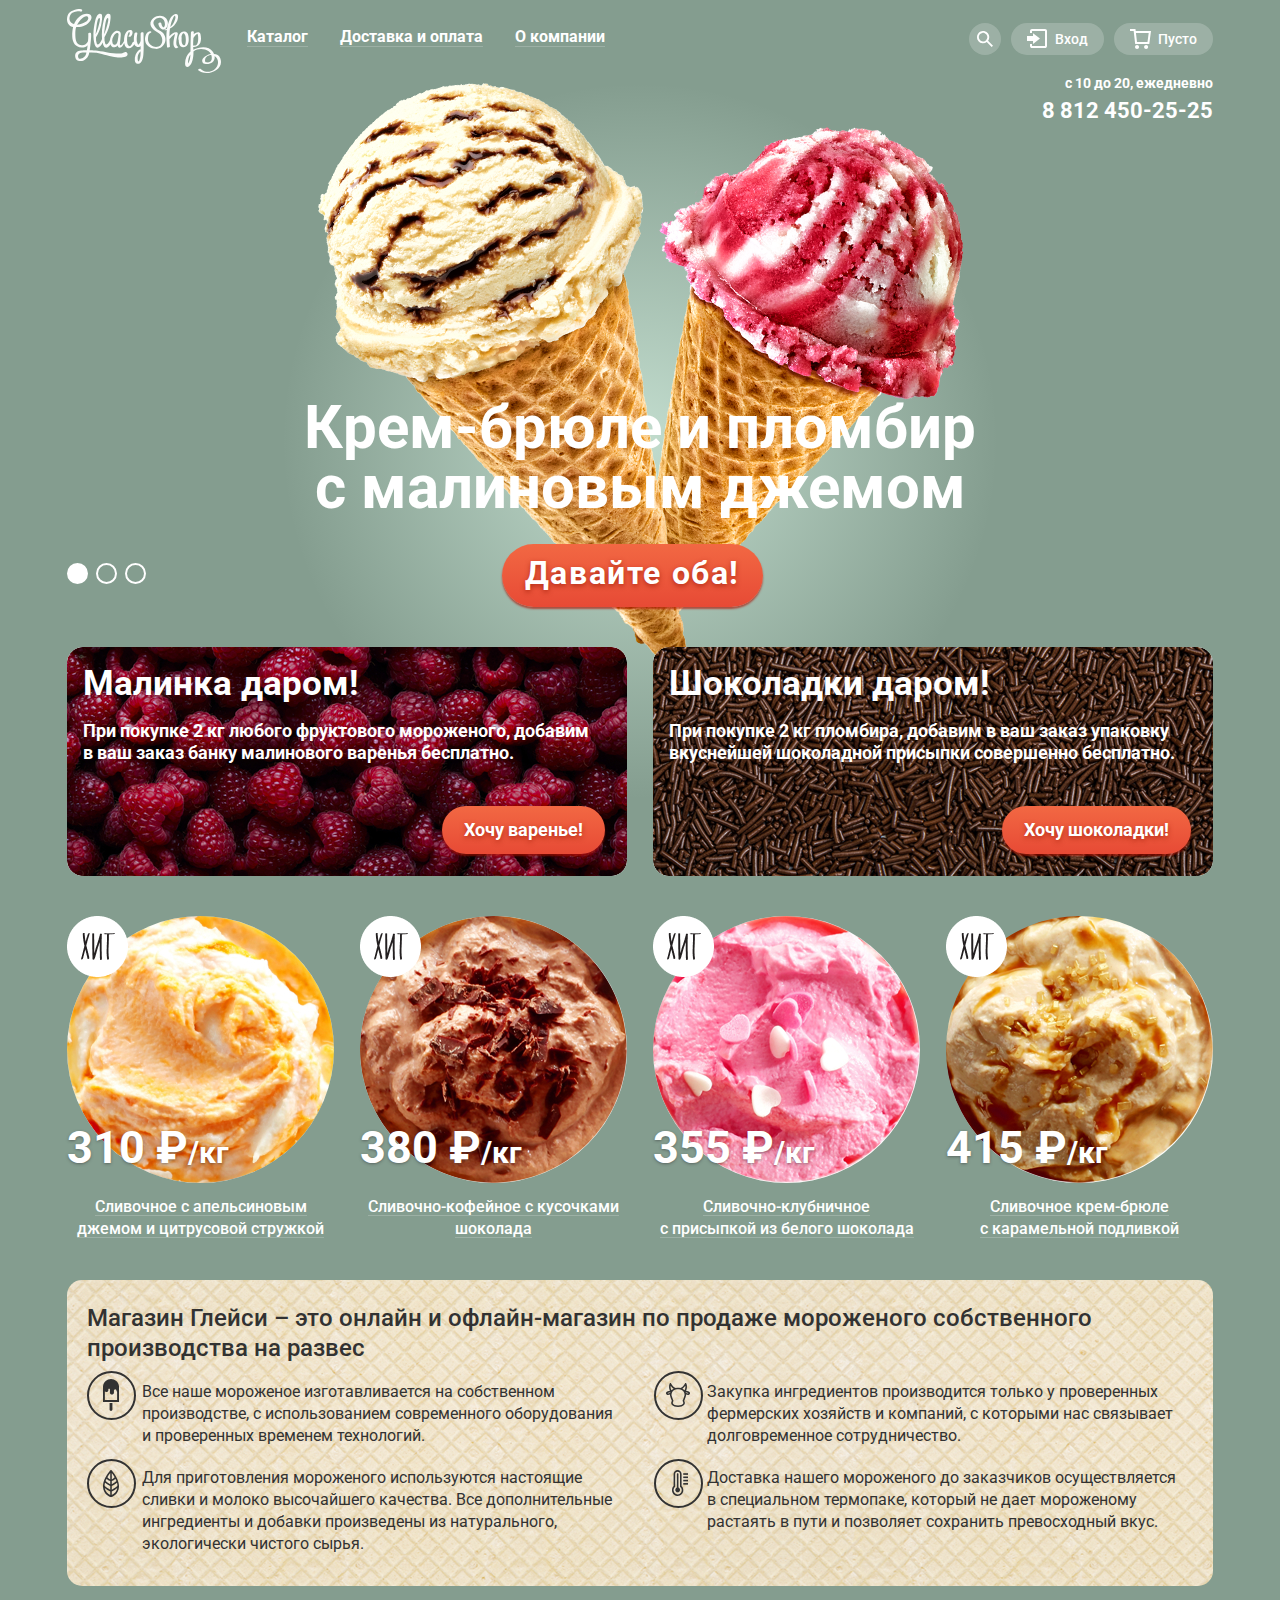
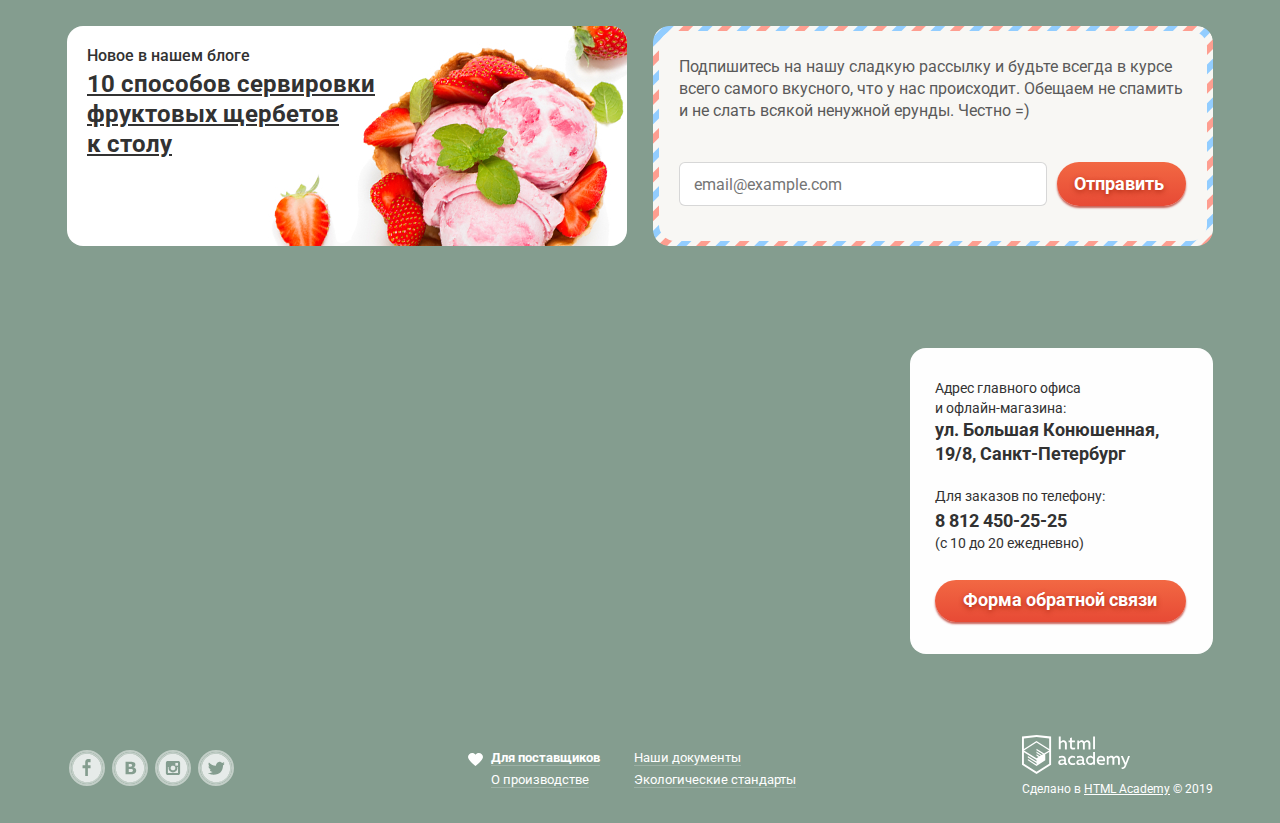
==== commit 5956c13c: "Защита, правки" ====
--- a/index.html
+++ b/index.html
@@ -17,7 +17,7 @@
           <img src="img/logo.svg" width="154" height="64" alt="Логотип магазина Глейси">
         </a>
         <ul class="site-navigation">
-          <li class="site-navigation-item"><a class="site-navigation-link" href="#"><span>Каталог</span></a>
+          <li class="site-navigation-item"><a class="site-navigation-link" href="#">Каталог</a>
             <ul class="sub-navigation">
               <li><a class="sub-navigation-title">Новинки</a></li>
               <li><a class="sub-navigation-link" href="catalog.html">Сливочное</a></li>
@@ -26,37 +26,41 @@
               <li><a class="sub-navigation-link" href="">Мелорин</a></li>
             </ul>
           </li>
-          <li class="site-navigation-item"><a class="site-navigation-link" href=""><span>Доставка и оплата</span></a></li>
-          <li class="site-navigation-item"><a class="site-navigation-link" href=""><span>О компании</span></a></li>
+          <li class="site-navigation-item"><a class="site-navigation-link" href="">Доставка и оплата</a></li>
+          <li class="site-navigation-item"><a class="site-navigation-link" href="">О компании</a></li>
         </ul>
       </nav>
       <div class="user-navigation">
-        <div class="header-search-wrapper" tabindex="0">
-          <form class="header-search" method="post">
-            <label for="search"></label>
-            <input type="search" id="search" placeholder="Крем-брюле">
-          </form>
+        <div class="header-search-wrapper" tabindex="0" aria-label="Поиск">
+          <div class="header-search-cover">
+            <form class="header-search" method="post">
+              <label class="visually-hidden" for="search">Поиск</label>
+              <input type="search" id="search" placeholder="Крем-брюле">
+            </form>
+          </div>
         </div>
         <div class="header-login-wrapper" tabindex="0">
           <button class="header-login user-button" type="button">Вход</button>
-          <section class="modal-account">
-            <h2 class="visually-hidden">Вход в личный кабинет</h2>
-            <form class="account-form" action="#" method="post">
-              <p>
-                <label class="visually-hidden" for="login-email">Ваш e-mail</label>
-                <input type="email" id="login-email" placeholder="email@example.com">
-              </p>
-              <p>
-                <label class="visually-hidden" for="login-password">Ваш пароль</label>
-                <input type="password" id="login-password" placeholder="......">
-              </p>
-              <button class="account-button button" type="submit">Войти</button>
-            </form>
-            <div class="modal-link-wrapper">
-              <a class="modal-link" href="#"><span>Забыли пароль?</span></a>
-              <a class="modal-link" href="#"><span>Новая регистрация</span></a>
-            </div>
-          </section>
+          <div class="modal-account-wrapper">
+            <section class="modal-account">
+              <h2 class="visually-hidden">Вход в личный кабинет</h2>
+              <form class="account-form" action="#" method="post">
+                <p>
+                  <label class="visually-hidden" for="login-email">Ваш e-mail</label>
+                  <input type="email" id="login-email" placeholder="email@example.com">
+                </p>
+                <p>
+                  <label class="visually-hidden" for="login-password">Ваш пароль</label>
+                  <input type="password" id="login-password" placeholder="......">
+                </p>
+                <button class="account-button button" type="submit">Войти</button>
+              </form>
+              <div class="modal-link-wrapper">
+                <a class="modal-link" href="#"><span>Забыли пароль?</span></a>
+                <a class="modal-link" href="#"><span>Новая регистрация</span></a>
+              </div>
+            </section>
+          </div>
         </div>
         <button class="header-cart user-button" type="button">Пусто</button>
       </div>
@@ -110,41 +114,33 @@
           <h2 class="visually-hidden">Хиты</h2>
           <ul class="hits-list">
             <li class="hits-item">
-              <a href="#">
-                <img class="hits-image" src="img/catalog-image-1.jpg" width="267" height="267" alt="Апельсиновое мороженое">
-                <p class="hits-price">310 ₽<span>/кг</span></p>
-                <h3 class="hits-title">Сливочное с апельсиновым джемом и цитрусовой стружкой</h3>
-              </a>
+              <img class="hits-image" src="img/catalog-image-1.jpg" width="267" height="267" alt="Апельсиновое мороженое">
+              <p class="hits-price">310 ₽<span>/кг</span></p>
+              <a class="hits-title" href="">Сливочное с апельсиновым джемом и цитрусовой стружкой</a>
               <div class="catalog-item-hover">
                 <button class="catalog-button button" type="button" aria-label="Посмотеть мороженое «Сливочное с апельсиновым джемом и цитрусовой стружкой»">Быстрый просмотр</button>
               </div>
             </li>
             <li class="hits-item">
-              <a href="#">
-                <img class="hits-image" src="img/catalog-image-2.jpg" width="267" height="267" alt="Кофейное мороженое">
-                <p class="hits-price">380 ₽<span>/кг</span></p>
-                <h3 class="hits-title">Сливочно-кофейное с кусочками шоколада</h3>
-              </a>
+              <img class="hits-image" src="img/catalog-image-2.jpg" width="267" height="267" alt="Кофейное мороженое">
+              <p class="hits-price">380 ₽<span>/кг</span></p>
+              <a class="hits-title" href="#">Сливочно-кофейное с кусочками шоколада</a>
               <div class="catalog-item-hover">
                 <button class="catalog-button button" type="button" aria-label="Посмотеть мороженое «Сливочно-кофейное с кусочками шоколада»">Быстрый просмотр</button>
               </div>
             </li>
             <li class="hits-item">
-              <a href="#">
-                <img class="hits-image" src="img/catalog-image-3.jpg" width="267" height="267" alt="Клубничное мороженое">
-                <p class="hits-price">355 ₽<span>/кг</span></p>
-                <h3 class="hits-title">Сливочно-клубничное<br> с присыпкой из белого шоколада</h3>
-              </a>
+              <img class="hits-image" src="img/catalog-image-3.jpg" width="267" height="267" alt="Клубничное мороженое">
+              <p class="hits-price">355 ₽<span>/кг</span></p>
+              <a class="hits-title" href="#">Сливочно-клубничное<br> с присыпкой из белого шоколада</a>
               <div class="catalog-item-hover">
                 <button class="catalog-button button" type="button" aria-label="Посмотеть мороженое «Сливочно-клубничное с присыпкой из белого шоколада»">Быстрый просмотр</button>
               </div>
             </li>
             <li class="hits-item">
-              <a href="#">
-                <img class="hits-image" src="img/catalog-image-4.jpg" width="267" height="267" alt="Мороженое крем-брюле">
-                <p class="hits-price">415 ₽<span>/кг</span></p>
-                <h3 class="hits-title">Сливочное крем-брюле<br> с карамельной подливкой</h3>
-              </a>
+              <img class="hits-image" src="img/catalog-image-4.jpg" width="267" height="267" alt="Мороженое крем-брюле">
+              <p class="hits-price">415 ₽<span>/кг</span></p>
+              <a class="hits-title" href="#">Сливочное крем-брюле<br> с карамельной подливкой</a>
               <div class="catalog-item-hover">
                 <button class="catalog-button button" type="button" aria-label="Посмотеть мороженое «Сливочное крем-брюле с карамельной подливкой»">Быстрый просмотр</button>
               </div>
@@ -190,7 +186,7 @@
         <iframe
           src="https://www.google.com/maps/embed?pb=!1m18!1m12!1m3!1d1998.6037999040354!2d30.322010416394033!3d59.938716271971415!2m3!1f0!2f0!3f0!3m2!1i1024!2i768!4f13.1!3m3!1m2!1s0x4696310fca5ba729%3A0xea9c53d4493c879f!2sBolshaya+Konyushennaya+ul.%2C+19%2C+Sankt-Peterburg%2C+Russia%2C+191186!5e0!3m2!1sen!2s!4v1441888483426"
           width="1200" height="430" allowfullscreen title="Адрес магазина Глейси на карте города: ул. Большая Конюшенная, 19/8, Санкт-Петербург"></iframe>
-          <img class="address-image" src="img/map.png" width="1200" height="430" alt="Адрес магазина Глейси на карте города: ул. Большая Конюшенная, 19/8, Санкт-Петербург">
+        <img class="address-image" src="img/map.png" width="1200" height="430" alt="Адрес магазина Глейси на карте города: ул. Большая Конюшенная, 19/8, Санкт-Петербург">
       </section>
     </main>
 
--- a/css/style.min.css
+++ b/css/style.min.css
@@ -1 +1 @@
-@-webkit-keyframes bounce{0%{transform:translateY(-50%,-2000px)}70%{transform:translate(-50%,-40%)}90%{transform:translate(-50%,-55%)}to{transform:translate(-50%,-50%)}}@keyframes bounce{0%{transform:translateY(-50%,-2000px)}70%{transform:translate(-50%,-40%)}90%{transform:translate(-50%,-55%)}to{transform:translate(-50%,-50%)}}@-webkit-keyframes shake{0%,to{transform:translate(-50%,-50%)}10%,30%,50%,70%,90%{transform:translate(-51%,-50%)}20%,40%,60%,80%{transform:translate(-49%,-50%)}}@keyframes shake{0%,to{transform:translate(-50%,-50%)}10%,30%,50%,70%,90%{transform:translate(-51%,-50%)}20%,40%,60%,80%{transform:translate(-49%,-50%)}}:root{--basic-white: #ffffff;--basic-background: #849d8f;--basic-button: linear-gradient(180deg, #f26843 0%, #e74a35 100%);--basic-text: #323232;--special-subscription: #5a5a5a;--special-placeholder: #999999;--special-formbackground: #f8f7f4;--special-sliderbackground1: #8996a6;--special-sliderbackground2: #9d8b84;--special-submenuhover: #fbdEd7;--special-submenuactive: #f6b5a5;--special-menuactive: #ededed;--special-about-background: #efe8d6;--special-menuactiveshadow: #696969;--special-menucurrent: #d07058;--special-loginbutton: rgba(255, 255, 255, 0.2);--special-buttonshadow: 0px 2px 2px rgba(172, 16, 0, 0.64);--special-buttontextshadow: rgba(160, 32, 11, 0.76);--special-buttonhover: linear-gradient(0deg, rgba(255, 255, 255, 0.2), rgba(255, 255, 255, 0.2)), linear-gradient(180deg, #f26843 0%, #e74a35 100%);--special-buttonshadowhover: #ac1000;--special-buttonactive: linear-gradient(0deg, rgba(0, 0, 0, 0.07), rgba(0, 0, 0, 0.07)), linear-gradient(180deg, #f26843 0%, #e74a35 100%);--special-buttonactiveshadow: #942718;--special-bannerraspberry: #4e1821;--special-bannerchocolate: #664b3a;--special-priceshadow: rgba(49, 50, 53, 0.5);--special-addressbackground: #fefefe;--special-subscriptioninput: rgba(178, 178, 178, 0.52);--special-linkhover: #ffbc9e;--specil-linkhover2: #e84d37;--specil-formborder: #d3d3d2;--special-formfocus: rgba(46, 136, 228, 0.52);--special-linkunderline: rgba(255, 188, 158, 0.3);--special-itemprice: #ababab;--special-site-wrapper-1: rgba(215, 242, 227, 0.75);--special-site-wrapper-2: rgba(215, 242, 227, 0.75);--special-site-wrapper-3: rgba(215, 242, 227, 0.75);--special-sub-navigation: rgba(0, 0, 0, 0.4);--special-sub-navigation-title: rgba(50, 50, 50, 0.2);--special-modal-link: rgba(50, 50, 50, 0.3);--special-user-cart-list: #cacac7;--special-item-remove: #2c2829;--special-slider-controls: rgba(255, 255, 255, 0.4);--special-catalog-item-hover: rgba(0, 0, 0, 0.2);--special-range-control: rgba(248, 247, 244, 0.5);--special-toggles: #cfcfcf;--special-social-svg: rgba(255, 255, 255, 0.5);--special-modal-close: #231f20}body{min-width:1200px;margin:0;padding:0;font-family:"Roboto",Arial,sans-serif;font-size:16px;line-height:22px;font-weight:400;color:var(--basic-white);background-color:var(--basic-background)}a{text-decoration:none}img{max-width:100%;height:auto}.visually-hidden{position:absolute;width:1px;height:1px;margin:-1px;border:0;padding:0;white-space:nowrap;-webkit-clip-path:inset(100%);clip-path:inset(100%);clip:rect(0 0 0 0);overflow:hidden}.page{height:100%}.page-body{position:relative;min-height:100%;display:grid;grid-template-rows:-webkit-min-content 1fr -webkit-min-content;grid-template-rows:min-content 1fr min-content;align-content:start}.site-wrapper{background-repeat:no-repeat;background-position:top 83px center}.site-wrapper-1{background:url(../img/slide-image-1.png),radial-gradient(circle closest-side at center 358px,var(--special-site-wrapper-1),transparent),var(--basic-background)}.site-wrapper-1,.site-wrapper-2,.site-wrapper-3{background-repeat:no-repeat;background-position:top 83px center}.site-wrapper-2{background:url(../img/slide-image-2.png),radial-gradient(circle closest-side at center 358px,var(--special-site-wrapper-2),transparent),var(--special-sliderbackground1)}.site-wrapper-3{background:url(../img/slide-image-3.png),radial-gradient(circle closest-side at center 358px,var(--special-site-wrapper-3),transparent),var(--special-sliderbackground2)}.container{box-sizing:border-box;width:1200px;margin:0 auto;padding:0 27px}.page-catalog{margin-top:-26px}.main-header{box-sizing:border-box;display:grid;grid-template-columns:1fr auto;grid-template-rows:1fr -webkit-min-content;grid-template-rows:1fr min-content}.button{padding:10px 1.25em;font:inherit;font-weight:700;font-size:18px;line-height:24px;color:var(--basic-white);background:var(--basic-button);box-shadow:var(--special-buttonshadow);border:0;border-radius:70px;cursor:pointer}.button:focus,.button:hover{background:var(--special-buttonhover);box-shadow:0 2px 2px var(--special-buttonshadowhover);outline:0}.button:active{background:var(--special-buttonactive);box-shadow:var(--special-buttonactiveshadow)}.main-header-logo{width:154px;height:64px;margin-right:13px}.main-navigation{margin-top:9px;display:grid;grid-template-columns:auto 1fr;font-weight:700;font-size:16px;line-height:18px;color:var(--basic-white)}.site-navigation{padding:0;margin:11px 0 0;display:flex;flex-wrap:wrap;list-style:none}.site-navigation-item{margin-right:6px}.site-navigation>li{position:relative}.site-navigation-link{display:block;padding-top:8px;padding-left:13px;padding-right:13px;color:var(--basic-white)}.site-navigation-item span{border-bottom:1px solid var(--special-loginbutton)}.site-navigation-current>a{padding-top:7px;padding-bottom:8px;background-color:var(--special-menucurrent);border-radius:26px}.site-navigation-current a:hover:not(.sub-navigation a){color:var(--basic-white);background-color:var(--special-menucurrent)}.site-navigation-link:focus,.site-navigation-link:hover{padding-bottom:8px;color:var(--basic-text);background-color:var(--basic-white);border-radius:26px;outline:0}.site-navigation-link:active{background-color:var(--special-menuactive);box-shadow:inset 0 2px 1px var(--special-menuactiveshadow)}.sub-navigation{position:absolute;width:143px;top:38px;left:-9px;margin:0;padding:0;list-style:none;background-color:var(--basic-white);border-radius:4px;box-shadow:0 20px 20px var(--special-sub-navigation);display:none;z-index:3}.site-navigation>li:focus-within .sub-navigation{display:block}.site-navigation>li:hover .sub-navigation{display:block}.sub-navigation-link,.sub-navigation-title{display:block;padding-left:21px;font-size:14px;color:var(--basic-text)}.sub-navigation-link{margin-bottom:5px;padding-top:5px;padding-bottom:5px;font-weight:400;line-height:16px}.sub-navigation-title{position:relative;padding-top:10px;padding-bottom:17px;font-weight:700;line-height:18px}.sub-navigation-title::after{position:absolute;content:"";top:37px;left:6px;width:128px;height:1px;background-color:var(--special-sub-navigation-title)}.sub-navigation-current{color:var(--basic-white);background-color:var(--special-menucurrent)}.sub-navigation-link:focus:not(.sub-navigation-current),.sub-navigation-link:hover:not(.sub-navigation-current){background-color:var(--special-submenuhover);border-radius:0;outline:0}.sub-navigation-link:active{background-color:var(--special-submenuactive);box-shadow:none;border-radius:0}.sub-navigation-current:focus,.sub-navigation-current:hover{color:var(--basic-white)}.user-navigation{display:flex;align-items:center;margin-top:5px}.header-search-wrapper{position:relative;width:32px;height:32px;margin-right:10px;background-color:var(--special-loginbutton);border-radius:50%}.header-search-wrapper:focus-within .header-search{display:block}.header-search-wrapper:hover .header-search{display:block}.header-search-wrapper::before{position:absolute;content:"";width:16px;height:16px;top:8px;left:8px;background-image:url(../img/icon-search.svg);background-repeat:no-repeat;background-position:0 0;cursor:pointer}.header-search-wrapper:focus::before,.header-search-wrapper:hover::before{position:absolute;content:"";width:16px;height:16px;top:8px;left:8px;background-image:url(../img/icon-search-hover.svg);background-repeat:no-repeat;background-position:0 0;cursor:pointer}.header-search-wrapper:focus,.header-search-wrapper:hover{background-color:var(--basic-white)}.header-search{position:absolute;width:341px;height:84px;top:36px;left:-309px;background-color:var(--special-formbackground);border-radius:4px;box-shadow:0 20px 20px var(--special-sub-navigation);display:none}.header-search input{box-sizing:border-box;width:311px;margin-top:19px;margin-left:15px;padding-left:15px;padding-top:15px;padding-bottom:11px;font:inherit;font-size:14px;line-height:16px;color:var(--special-placeholder);border:1px solid var(--specil-formborder);border-radius:4px}.header-search input:hover{box-shadow:inset 2px 2px 0 0 var(--special-subscriptioninput),inset -2px -2px 0 0 var(--special-subscriptioninput)}.header-search input:focus{box-shadow:inset 2px 2px 0 0 var(--special-formfocus),inset -2px -2px 0 0 var(--special-formfocus);outline:0}.user-button{position:relative;padding:8px 16px 8px 44px;font:inherit;font-weight:500;font-size:14px;line-height:16px;text-align:center;border:0;color:var(--basic-white);background-color:var(--special-loginbutton);border-radius:20px;cursor:pointer}.header-login-wrapper:focus-within .modal-account{display:block}.header-login-wrapper{position:relative}.header-login-wrapper:focus{outline:0}.modal-account{position:absolute;top:36px;right:11px;box-sizing:border-box;width:277px;padding-top:20px;padding-left:19px;padding-right:16px;min-height:214px;color:var(--basic-text);background-color:var(--special-formbackground);box-shadow:0 20px 20px var(--special-sub-navigation);border-radius:4px;display:none;z-index:20}.header-login-wrapper:hover .modal-account{display:block}.account-form p,.feedback-form p{padding:0;margin:0 0 20px}.modal-link-wrapper{position:absolute;right:16px;top:151px}.modal-link{display:block;margin-bottom:6px;font-size:13px;line-height:15px;color:var(--basic-text)}.modal-link span{border-bottom:1px solid var(--special-modal-link)}.modal-link:active,.modal-link:focus,.modal-link:hover{color:var(--specil-linkhover2)}.account-form input{box-sizing:border-box;width:241px;height:44px;padding-left:15px;font:inherit;color:var(--basic-text);border:1px solid var(--specil-formborder)}.account-form input:hover{box-shadow:inset 2px 2px 0 0 var(--special-subscriptioninput),inset -2px -2px 0 0 var(--special-subscriptioninput)}.account-form input:focus{box-shadow:inset 2px 2px 0 0 var(--special-formfocus),inset -2px -2px 0 0 var(--special-formfocus);outline:0}.account-button{padding:13px 26px;line-height:16px;border-radius:26px}.header-login{margin-right:10px}.header-login-wrapper:focus .header-login,.user-button:focus,.user-button:hover{color:var(--basic-text);background-color:var(--basic-white);outline:0}.header-login::before{position:absolute;content:"";width:20px;height:19px;left:16px;top:6px;background-image:url(../img/icon-login.svg);background-repeat:no-repeat;background-position:0 0}.header-login-wrapper:focus .header-login::before,.header-login:focus::before,.header-login:hover::before{position:absolute;content:"";width:20px;height:19px;left:16px;top:6px;background-image:url(../img/icon-login-hover.svg);background-repeat:no-repeat;background-position:0 0}.header-cart::before{position:absolute;content:"";width:21px;height:20px;left:16px;top:6px;background-image:url(../img/icon-cart.svg);background-repeat:no-repeat;background-position:0 0}.header-cart:focus::before,.header-cart:hover::before{position:absolute;content:"";width:21px;height:20px;left:16px;top:6px;background-image:url(../img/icon-cart-full.svg);background-repeat:no-repeat;background-position:0 0}.header-cart-full{position:relative;color:var(--basic-text);background-color:var(--basic-white)}.header-cart-wrapper{position:relative}.modal-user-cart{position:absolute;top:36px;right:0;width:539px;color:var(--basic-text);background-color:var(--special-formbackground);box-shadow:0 20px 20px var(--special-sub-navigation);border-radius:4px;display:none;z-index:10}.modal-user-cart-wrapper{display:flex;flex-direction:column}.user-cart-list{position:relative;padding:0;margin:20px 34px 0 21px;list-style:none}.user-cart-list::after{position:absolute;content:"";bottom:4px;left:-6px;width:510px;height:1px;background-color:var(--special-user-cart-list)}.user-cart-item{margin-bottom:20px;position:relative;display:flex}.item-remove{position:absolute;top:10px;left:0;width:11px;height:11px;background-color:transparent;border:0;cursor:pointer}.item-remove::after,.item-remove::before{content:"";position:absolute;top:5px;left:0;width:15px;height:1px;background-color:var(--special-item-remove)}.item-remove::before{transform:rotate(45deg)}.item-remove::after{transform:rotate(-45deg)}.cart-item-title{width:216px;margin:0 31px 0 13px;font-weight:400}.user-cart-item img{margin-left:20px;width:33px;height:33px}.cart-item-price,.cart-item-title,.cart-item-total-price{padding:9px 0 0;font-size:13px;line-height:16px}.cart-item-total-price{margin:0}.cart-item-price{margin:0 26px 0 0}.cart-item-price span{color:var(--special-itemprice)}.user-cart-total-price{padding:0;margin:13px 14px 15px auto;font-weight:700;font-size:15px;line-height:16px}.user-cart-button{margin-left:auto;margin-right:14px;margin-bottom:21px;padding:10px 15px}.header-cart-wrapper:focus-within .modal-user-cart{display:block}.header-cart-wrapper:hover .modal-user-cart{display:block}.header-cart-full::before{position:absolute;content:"";width:21px;height:20px;left:16px;top:6px;background-image:url(../img/icon-cart-full.svg);background-repeat:no-repeat;background-position:0 0}.header-contact-wrapper{grid-column:2/-1;text-align:right}.header-opening{padding:0;margin:2px 0 8px;font-weight:700;font-size:14px;line-height:16px}.header-tel{font-weight:700;font-size:22px;line-height:24px;color:var(--basic-white)}.slider{position:relative;padding-top:273px;padding-bottom:52px}.slider-list{margin:0;padding:0;list-style:none}.slider-controls{position:absolute;bottom:63px;left:0;z-index:20;display:flex;width:79px;justify-content:space-between}.slider-controls button{padding:0;width:21px;height:21px;background-color:transparent;border:2px solid var(--basic-white);border-radius:50%;cursor:pointer}.slider-controls button:focus,.slider-controls button:hover{background-color:var(--special-slider-controls);outline:0}.slider-controls .current,.slider-controls button:active{background-color:var(--basic-white)}.slider-item{text-align:center;display:none}.slide-current{display:block}.slide-title{margin:0 auto 34px;width:672px;font-weight:700;font-size:60px;line-height:60px}.slide-button{padding:10px 23px 15px;margin-right:15px;font-size:32px;line-height:44px;font-weight:700;letter-spacing:.05em;text-shadow:0 2px 5px var(--special-buttontextshadow)}.breadcrumbs{display:flex;flex-wrap:wrap;width:880px;margin:0 0 2px;padding:0;list-style:none}.breadcrumbs a{display:block;position:relative;margin-right:22px;font-size:14px;line-height:16px;color:var(--basic-white);border-bottom:1px solid var(--special-loginbutton)}.breadcrumbs a::after{position:absolute;content:"";width:6px;height:6px;top:4px;left:60px;background-image:url(../img/icon-next.svg);background-repeat:no-repeat;background-position:0 0}.breadcrumbs a:active,.breadcrumbs a:focus,.breadcrumbs a:hover{color:var(--special-linkhover);border-bottom:1px solid var(--special-linkunderline)}.breadcrumbs-current{font-size:14px;line-height:16px}.page-title{margin:0 0 27px;padding:0;font-weight:700;font-size:35px;line-height:41px}.banners{margin-bottom:20px}.banners-list{margin:0;padding:0;display:grid;grid-template-columns:1fr 1fr;-moz-column-gap:26px;column-gap:26px;list-style:none}.banners-item{display:flex;flex-direction:column;margin-bottom:20px;padding-left:16px;padding-right:30px;background-repeat:no-repeat;background-size:cover;background-position:90% 100%;border-radius:16px}.banners-item-raspberry{background-image:url(../img/raspberry-background.jpg);background-color:var(--special-bannerraspberry)}.banners-item-chocolate{background-image:url(../img/chocolate-background.jpg);background-color:var(--special-bannerchocolate)}.banner-title{margin:16px 0;font-weight:700;font-size:35px;line-height:41px}.banner-description{margin:0 0 42px;font-weight:700;font-size:18px}.banner-button{align-self:flex-end;margin-right:-8px;margin-bottom:22px;padding:12px 22px;text-shadow:0 2px 5px var(--special-buttontextshadow)}.hits{margin-bottom:5px}.catalog-list,.hits-list{padding:0;display:grid;grid-template-columns:1fr 1fr 1fr 1fr;-moz-column-gap:26px;column-gap:26px;list-style:none}.hits-list{margin:0}.catalog-item,.hits-item{position:relative}.hits-item{margin-bottom:35px}.catalog-item a,.hits-item a{position:relative;display:flex;flex-direction:column;align-items:center;width:100%;min-height:320px;color:var(--basic-white)}.hits-item::before{position:absolute;content:"";width:61px;height:61px;top:0;left:0;background-image:url(../img/icon-hit.png);background-repeat:no-repeat;background-position:0 0;z-index:13}.catalog-image,.hits-image{width:267px;height:267px;-o-object-fit:cover;object-fit:cover;border-radius:50%;z-index:10}.catalog-list{margin:0 0 76px;row-gap:35px}.catalog-price,.hits-price{position:absolute;top:209px;left:0;margin:0;font-weight:700;font-size:45px;line-height:45px;text-shadow:0 1px 3px var(--special-priceshadow);z-index:11}.catalog-price span,.hits-price span{font-size:30px;line-height:35px}.catalog-title,.hits-title{margin:13px 0 0;font-weight:500;font-size:16px;line-height:22px;text-align:center}.catalog-button,.hits-button{margin-bottom:21px;padding-left:16px;padding-right:16px;z-index:1}.catalog-item-hover{position:absolute;top:-6px;left:-13px;width:110%;height:calc(100% + 80px);background-color:var(--special-loginbutton);box-shadow:0 20px 20px var(--special-catalog-item-hover);border-radius:4px;z-index:-1;display:none}.catalog-item:hover,.hits-item:hover{z-index:20}.catalog-item:hover .catalog-item-hover,.hits-item:hover .catalog-item-hover{display:flex;align-items:flex-end;justify-content:center;z-index:2}.pagination-list{position:relative;display:flex;flex-wrap:wrap;justify-content:flex-end;margin:0;padding:0 0 30px;border-bottom:1px solid var(--special-loginbutton);list-style:none}.pagination-item a{position:relative;display:block;box-sizing:border-box;width:26px;height:26px;padding-top:3px;margin-right:4px;text-align:center;color:var(--basic-white);border-radius:50%}.pagination-item a:focus,.pagination-item a:hover{background-color:var(--special-loginbutton)}.pagination-item a:active,.pagination-item-current a{color:var(--basic-text);background-color:var(--basic-white)}.pagination-item-next a,.pagination-item-previous a{width:7px;height:26px;background-repeat:no-repeat;background-position:center center}.pagination-item-next a{margin-right:0;margin-left:14px;background-image:url(../img/icon-right-small.svg)}.pagination-item-previous a{margin-right:16px;background-image:url(../img/icon-left-small.svg)}.pagination-item a:not(.pagination-item-next a,.pagination-item-previous a):focus,.pagination-item a:not(.pagination-item-next a,.pagination-item-previous a):hover{background-color:var(--special-loginbutton)}.pagination-item a:not(.pagination-item-next a,.pagination-item-previous a):active{color:var(--basic-text);background-color:var(--basic-white)}.pagination-item-next a:focus,.pagination-item-next a:hover,.pagination-item-previous a:focus,.pagination-item-previous a:hover{background-color:transparent}.about{margin-bottom:40px;padding:23px 23px 31px 20px;background-color:var(--special-about-background);background-image:url(../img/pattern-vaffle.png);background-repeat:repeat;background-position:0 0;border-radius:15px}.about-title{padding:0;margin:0 0 7px;font-weight:500;font-size:24px;line-height:30px;color:var(--basic-text)}.about-list{margin:0;padding:0;display:grid;grid-template-columns:1fr 1fr;-moz-column-gap:26px;column-gap:26px;row-gap:9px;list-style:none}.about-item{position:relative;padding-left:55px;padding-top:11px;color:var(--basic-text)}.about-item-ice-cream::before,.about-item-leaf::before{position:absolute;content:"";width:49px;height:49px;top:1px;left:0;background-image:url(../img/icon-ice-cream.svg);background-repeat:no-repeat;background-position:0 0}.about-item-leaf::before{top:3px;background-image:url(../img/icon-leaf.svg)}.about-item-cow::before,.about-item-thermo::before{position:absolute;content:"";width:49px;height:49px;left:2px}.about-item-cow::before{top:1px;background-image:url(../img/icon-cow.svg);background-repeat:no-repeat;background-position:0 0}.about-item-thermo::before{top:3px;background-image:url(../img/icon-thermo.svg)}.index-columns{min-height:220px;margin-bottom:40px;display:grid;grid-template-columns:1fr 1fr;-moz-column-gap:26px;column-gap:26px}.about-item-thermo::before,.news{background-repeat:no-repeat;background-position:0 0}.news{padding-top:19px;padding-left:20px;padding-right:250px;background-image:url(../img/strawberry-background.jpg);background-color:var(--basic-white);border-radius:16px}.news-title{margin:0;font-weight:500;font-size:16px;line-height:22px;color:var(--basic-text)}.news-content{font-weight:700;font-size:24px;line-height:30px;color:var(--basic-text);text-decoration:underline}.news-content:active,.news-content:focus,.news-content:hover{color:var(--specil-linkhover2);outline:0}.subscription{background-image:url(../img/mail-background.png);background-repeat:no-repeat;background-position:0 0;border-radius:16px}.subscription-wrapper{box-sizing:border-box;width:548px;margin:5px auto 0;padding-top:25px;padding-left:20px;padding-right:16px;background-color:var(--special-formbackground);border-radius:16px}.subscription-text{display:inline-block;vertical-align:middle;margin:0 0 40px;color:var(--special-subscription)}.subscription-button{display:inline-block;margin-left:6px;padding-left:17px;padding-right:22px;text-shadow:0 2px 5px var(--special-buttontextshadow)}.subscription-form input{box-sizing:border-box;width:368px;margin-bottom:35px;padding-left:14px;padding-top:11px;padding-bottom:9px;font:inherit;color:var(--basic-text);border:1px solid var(--special-subscriptioninput);border-radius:6px}.subscription-form input:hover{box-shadow:inset 2px 2px 0 0 var(--special-subscriptioninput),inset -2px -2px 0 0 var(--special-subscriptioninput)}.subscription-form input:focus{box-shadow:inset 2px 2px 0 0 var(--special-formfocus),inset -2px -2px 0 0 var(--special-formfocus);outline:0}.address{position:relative;min-width:1200px;color:var(--basic-text)}.address-wrapper{box-sizing:border-box;position:absolute;top:62px;left:50%;margin-left:270px;width:303px;min-height:306px;padding-left:25px;padding-top:30px;background-color:var(--special-addressbackground);border-radius:16px}.address-title{margin:0;font-weight:400;font-size:14px;line-height:20px}.address-text{margin:0 0 20px;font-weight:700;font-size:18px;line-height:24px}.address-order{margin:0 0 3px;font-size:14px;line-height:20px}.address-tel{font-weight:700;font-size:18px;line-height:24px;color:var(--basic-text)}.address-opening{margin:0 0 35px;font-size:14px;line-height:20px}.address-button{padding:9px 29px 12px 28px;text-shadow:0 2px 5px var(--special-buttontextshadow)}.address iframe{width:100%;border:0}.address-image{display:block;position:absolute;top:0;left:50%;margin:0 0 0 -600px;z-index:-1}.filter{margin-bottom:25px}.filter-form{display:flex;flex-wrap:wrap;width:885px}.filter-form fieldset{padding:0;border:0;margin:0 15px 14px 0}.filter-form legend{margin-left:17px;margin-bottom:5px;font-weight:500;font-size:14px;line-height:16px}.filter-form .filling-legend{margin-bottom:9px}.filter-form ul{list-style:none}.sorting{position:relative;width:196px}.filter-form ul,.filter-sorting{font-weight:500;font-size:16px;line-height:18px}.filter-sorting{display:block;width:100%;height:36px;padding-left:16px;font-family:inherit;color:var(--basic-white);-webkit-appearance:none;-moz-appearance:none;appearance:none;background-color:var(--special-loginbutton);border:0;border-radius:20px}.sorting::after{position:absolute;content:"";width:11px;height:10px;bottom:13px;right:14px;background-image:url(../img/icon-down.svg);background-repeat:no-repeat;background-position:0 0}.sorting:active::after,.sorting:focus::after,.sorting:hover::after{background-image:url(../img/icon-down-active.svg)}.filter-sorting-option{font-weight:400;font-size:14px;line-height:16px;color:var(--basic-text)}.filter-sorting:focus,.filter-sorting:hover{color:var(--basic-text)}.price{width:218px}.range-filter{position:relative}.price-controls{position:absolute;top:-25px;left:57px}.range-controls .scale{width:176px;height:2px;background-color:var(--special-range-control)}.price-controls label{font-weight:500;font-size:14px;line-height:16px}.range-controls{position:relative;box-sizing:border-box;height:36px;padding-top:16px;padding-left:21px;padding-right:21px;background-color:var(--special-loginbutton);border-radius:20px}.range-controls .bar{width:55%;height:2px;margin-left:20px;background-color:var(--basic-white)}.range-controls .toggle{position:absolute;top:8px;left:0;width:4px;height:4px;padding:0;border:8px solid var(--basic-white);background-color:var(--special-itemprice);border-radius:50%;box-shadow:0 2px 1px 0 var(--special-toggles);cursor:pointer}.range-controls .toggle-min{left:35px}.range-controls .toggle-max{left:133px}.fat{width:425px}.fat-list{margin:0;padding:10px 0 8px;display:flex;background-color:var(--special-loginbutton);border-radius:20px}.filter-radio{padding-left:52px}.filter-radio:first-child{padding-left:46px}.filter-option label{display:block;position:relative;cursor:pointer;-webkit-user-select:none;-moz-user-select:none;user-select:none}.filter-input-radio+label::before{content:"";position:absolute;left:-30px;top:-3px;width:22px;height:22px;background-image:url(../img/icon-radio-off.svg);background-repeat:no-repeat;background-position:0 0;opacity:.8}.filter-input-radio+label:focus::before,.filter-input-radio+label:hover::before{opacity:1}.filter-input-radio:checked+label::before{content:"";position:absolute;left:-30px;top:-3px;width:22px;height:22px;background-image:url(../img/icon-radio-on.svg);background-repeat:no-repeat;background-position:0 0;opacity:.8}.filter-input-checkbox:checked+label:focus::before,.filter-input-checkbox:checked+label:hover::before,.filter-input-radio:checked+label:focus::before,.filter-input-radio:checked+label:hover::before{opacity:1}.filter-input-radio:disabled+label::before{opacity:.6}.filling{width:711px}.filling-list{margin:0;padding:8px 19px 10px 16px;display:flex;background-color:var(--special-loginbutton);border-radius:20px}.filter-option-checkbox{margin-right:20px;padding-left:32px}.filter-option-checkbox:last-child,.footer-socials-list li:last-child{margin-right:0}.filter-option-checkbox:nth-child(2){margin-right:22px}.filter-option-checkbox:nth-child(3){padding-left:36px}.filter-option-checkbox:nth-child(4){padding-left:38px}.filter-option-checkbox label{position:relative;display:block;cursor:pointer;-webkit-user-select:none;-moz-user-select:none;user-select:none}.filter-input-checkbox+label::before{content:"";position:absolute;left:-34px;top:0;width:20px;height:20px;background-image:url(../img/icon-checkbox-off.svg);background-repeat:no-repeat;background-position:0 0;opacity:.8}.filter-input-checkbox:checked+label::before{content:"";position:absolute;top:0;left:-35px;width:24px;height:20px;background-image:url(../img/icon-checkbox-on.svg);background-repeat:no-repeat;background-position:0 0;opacity:.8}.filter-input-checkbox+label:focus::before,.filter-input-checkbox+label:hover::before,.instagram-icon:focus g,.instagram-icon:hover g{opacity:1}.filter-input-checkbox:disabled+label::before{opacity:.6}.filter-input:focus+label::before{outline:thin dotted;outline:5px auto -webkit-focus-ring-color}.filter-input:checked:disabled+label,.filter-input:disabled+label,.filter-input:disabled:focus+label,.filter-input:disabled:hover+label{opacity:.6;pointer-events:none}.filter-button{box-sizing:border-box;align-self:center;margin-top:10px;padding:7px 28px 7px 27px;font:inherit;font-weight:500;font-size:16px;line-height:18px;color:var(--basic-white);background:var(--special-loginbutton);border:2px solid var(--basic-white);border-radius:20px;cursor:pointer}.filter-button:focus,.filter-button:hover{color:var(--basic-text);background-color:var(--basic-white)}.filter-button:active{box-shadow:inset 0 2px 1px var(--special-menuactiveshadow)}.main-footer{margin-top:13px;margin-bottom:25px;padding-left:29px;padding-right:27px;display:grid;grid-template-columns:auto 1fr auto}.inner-footer{margin-top:18px}.footer-socials{margin:15px 0 0}.footer-socials-list{display:flex;flex-wrap:wrap;margin:0;padding:0;list-style:none}.footer-socials-list li{margin-right:7px}.social-button svg{width:32px;height:32px;border:2px solid var(--special-social-svg);border-radius:50%}.social-button:active svg{border:2px solid var(--basic-white)}.facebook-icon:focus path,.facebook-icon:hover path,.twitter-icon:focus path,.twitter-icon:hover path,.vk-icon:focus path,.vk-icon:hover path{fill-opacity:1}.facebook-icon:active path{stroke-opacity:1}.info{justify-self:center}.info-list{padding:0;margin:11px 0 0;display:grid;grid-template-columns:1fr 1fr;list-style:none}.info-item:nth-child(odd){padding-left:23px}.info-item:nth-child(even){padding-left:2px}.info-item{position:relative}.info-item-liked::before{position:absolute;content:"";width:15px;height:13px;top:7px;left:2px;background-image:url(../img/icon-heart.svg);background-repeat:no-repeat;background-position:0 0}.info-link{font-size:13px;line-height:18px;color:var(--basic-white);border-bottom:1px solid var(--special-loginbutton)}.info-link-supplier{font-weight:700}.info-link:active,.info-link:focus,.info-link:hover{color:var(--special-linkhover);border-bottom:1px solid var(--special-linkunderline);outline:0}.copyright{max-width:200px;margin:0;justify-self:end}.copyright-text{margin:0;padding:0;font-size:12px;line-height:18px}.copyright-text a{color:var(--basic-white)}.copyright-text span{text-decoration:underline}.modal{position:fixed;margin:auto;color:var(--basic-text);background-color:var(--special-formbackground);box-shadow:0 20px 20px var(--special-sub-navigation);border-radius:4px;z-index:40;display:none}.modal-show{display:block;-webkit-animation:bounce .6s;animation:bounce .6s}.modal-error{-webkit-animation:shake .6s;animation:shake .6s}.modal-feedback{box-sizing:border-box;top:50%;left:50%;transform:translate(-50%,-50%);bottom:auto;width:477px;padding-top:15px;padding-left:23px;border-radius:6px}.feedback-form{display:flex;flex-direction:column}.modal-close{position:absolute;top:13px;right:20px;width:18px;height:17px;background-color:transparent;border:0;cursor:pointer}.modal-close::after,.modal-close::before{content:"";position:absolute;top:8px;left:0;width:23px;height:2px;background-color:var(--special-modal-close)}.modal-close::before{transform:rotate(45deg)}.modal-close::after{transform:rotate(-45deg)}.feedback-form-title{padding:0;margin:0 0 20px;font-weight:500;font-size:24px;line-height:28px}.feedback-form input,.feedback-form textarea{box-sizing:border-box;width:268px;padding-left:14px;padding-top:11px;padding-bottom:9px;line-height:20px;font:inherit;border:1px solid var(--special-subscriptioninput);border-radius:4px}.feedback-form textarea{width:428px}.feedback-form input::-webkit-input-placeholder,.feedback-form textarea::-webkit-input-placeholder{color:var(--special-placeholder)}.feedback-form input::-moz-placeholder,.feedback-form textarea::-moz-placeholder{color:var(--special-placeholder)}.feedback-form input::placeholder,.feedback-form textarea::placeholder{color:var(--special-placeholder)}.feedback-form input:hover,.feedback-form textarea:hover{box-shadow:inset 2px 2px 0 0 var(--special-subscriptioninput),inset -2px -2px 0 0 var(--special-subscriptioninput)}.feedback-form input:focus,.feedback-form textarea:focus{box-shadow:inset 2px 2px 0 0 var(--special-formfocus),inset -2px -2px 0 0 var(--special-formfocus);outline:0}.feedback-button{align-self:flex-end;margin-bottom:27px;margin-right:25px;padding-left:25px;padding-right:24px;text-shadow:0 2px 5px var(--special-buttontextshadow)}
+@-webkit-keyframes bounce{0%{transform:translateY(-50%,-2000px)}70%{transform:translate(-50%,-40%)}90%{transform:translate(-50%,-55%)}to{transform:translate(-50%,-50%)}}@keyframes bounce{0%{transform:translateY(-50%,-2000px)}70%{transform:translate(-50%,-40%)}90%{transform:translate(-50%,-55%)}to{transform:translate(-50%,-50%)}}@-webkit-keyframes shake{0%,to{transform:translate(-50%,-50%)}10%,30%,50%,70%,90%{transform:translate(-51%,-50%)}20%,40%,60%,80%{transform:translate(-49%,-50%)}}@keyframes shake{0%,to{transform:translate(-50%,-50%)}10%,30%,50%,70%,90%{transform:translate(-51%,-50%)}20%,40%,60%,80%{transform:translate(-49%,-50%)}}:root{--basic-white: #ffffff;--basic-background: #849d8f;--basic-button: linear-gradient(180deg, #f26843 0%, #e74a35 100%);--basic-text: #323232;--special-subscription: #5a5a5a;--special-placeholder: #999999;--special-formbackground: #f8f7f4;--special-sliderbackground1: #8996a6;--special-sliderbackground2: #9d8b84;--special-submenuhover: #fbdEd7;--special-submenuactive: #f6b5a5;--special-menuactive: #ededed;--special-about-background: #efe8d6;--special-menuactiveshadow: #696969;--special-menucurrent: #d07058;--special-loginbutton: rgba(255, 255, 255, 0.2);--special-buttonshadow: 0px 2px 2px rgba(172, 16, 0, 0.64);--special-buttontextshadow: rgba(160, 32, 11, 0.76);--special-buttonhover: linear-gradient(0deg, rgba(255, 255, 255, 0.2), rgba(255, 255, 255, 0.2)), linear-gradient(180deg, #f26843 0%, #e74a35 100%);--special-buttonshadowhover: #ac1000;--special-buttonactive: linear-gradient(0deg, rgba(0, 0, 0, 0.07), rgba(0, 0, 0, 0.07)), linear-gradient(180deg, #f26843 0%, #e74a35 100%);--special-buttonactiveshadow: #942718;--special-bannerraspberry: #4e1821;--special-bannerchocolate: #664b3a;--special-priceshadow: rgba(49, 50, 53, 0.5);--special-addressbackground: #fefefe;--special-subscriptioninput: rgba(178, 178, 178, 0.52);--special-linkhover: #ffbc9e;--specil-linkhover2: #e84d37;--specil-formborder: #d3d3d2;--special-formfocus: rgba(46, 136, 228, 0.52);--special-linkunderline: rgba(255, 188, 158, 0.3);--special-itemprice: #ababab;--special-site-wrapper-1: rgba(215, 242, 227, 0.75);--special-site-wrapper-2: rgba(215, 242, 227, 0.75);--special-site-wrapper-3: rgba(215, 242, 227, 0.75);--special-sub-navigation: rgba(0, 0, 0, 0.4);--special-sub-navigation-title: rgba(50, 50, 50, 0.2);--special-modal-link: rgba(50, 50, 50, 0.3);--special-user-cart-list: #cacac7;--special-item-remove: #2c2829;--special-slider-controls: rgba(255, 255, 255, 0.4);--special-catalog-item-hover: rgba(0, 0, 0, 0.2);--special-range-control: rgba(248, 247, 244, 0.5);--special-toggles: #cfcfcf;--special-social-svg: rgba(255, 255, 255, 0.5);--special-modal-close: #231f20}body{min-width:1200px;margin:0;padding:0;font-family:"Roboto",Arial,sans-serif;font-size:16px;line-height:22px;font-weight:400;color:var(--basic-white);background-color:var(--basic-background)}a{text-decoration:none}img{max-width:100%;height:auto}.visually-hidden{position:absolute;width:1px;height:1px;margin:-1px;border:0;padding:0;white-space:nowrap;-webkit-clip-path:inset(100%);clip-path:inset(100%);clip:rect(0 0 0 0);overflow:hidden}.page{height:100%}.page-body{position:relative;min-height:100%;display:grid;grid-template-rows:-webkit-min-content 1fr -webkit-min-content;grid-template-rows:min-content 1fr min-content;align-content:start}.site-wrapper{background-repeat:no-repeat;background-position:top 83px center}.site-wrapper-1{background:url(../img/slide-image-1.png),radial-gradient(circle closest-side at center 358px,var(--special-site-wrapper-1),transparent),var(--basic-background)}.site-wrapper-1,.site-wrapper-2,.site-wrapper-3{background-repeat:no-repeat;background-position:top 83px center}.site-wrapper-2{background:url(../img/slide-image-2.png),radial-gradient(circle closest-side at center 358px,var(--special-site-wrapper-2),transparent),var(--special-sliderbackground1)}.site-wrapper-3{background:url(../img/slide-image-3.png),radial-gradient(circle closest-side at center 358px,var(--special-site-wrapper-3),transparent),var(--special-sliderbackground2)}.container{box-sizing:border-box;width:1200px;margin:0 auto;padding:0 27px}.page-catalog{margin-top:-26px}.main-header{box-sizing:border-box;display:grid;grid-template-columns:1fr auto;grid-template-rows:1fr -webkit-min-content;grid-template-rows:1fr min-content}.button{padding:10px 1.25em;font:inherit;font-weight:700;font-size:18px;line-height:24px;color:var(--basic-white);background:var(--basic-button);box-shadow:var(--special-buttonshadow);border:0;border-radius:70px;cursor:pointer}.button:focus,.button:hover{background:var(--special-buttonhover);box-shadow:0 2px 2px var(--special-buttonshadowhover);outline:0}.button:active{background:var(--special-buttonactive);box-shadow:var(--special-buttonactiveshadow)}.main-header-logo{width:154px;height:64px;margin-right:13px}.main-navigation{margin-top:9px;display:grid;grid-template-columns:auto 1fr;font-weight:700;font-size:16px;line-height:18px;color:var(--basic-white)}.site-navigation{padding:0;margin:11px 0 0;display:flex;flex-wrap:wrap;list-style:none}.site-navigation-item{margin-right:6px}.site-navigation>li{position:relative}.site-navigation-link{position:relative;display:block;padding-top:8px;padding-left:13px;padding-right:13px;color:var(--basic-white)}.site-navigation-link:not(.site-navigation-current)::after{position:absolute;content:"";top:26px;left:13px;width:calc(100% - 26px);height:1px;background-color:var(--special-loginbutton);background-repeat:no-repeat;background-position:0 0}.site-navigation-current>a{padding-top:7px;padding-bottom:8px;background-color:var(--special-menucurrent);border-radius:26px}.site-navigation-current a:hover:not(.sub-navigation a){color:var(--basic-white);background-color:var(--special-menucurrent)}.site-navigation-link:focus,.site-navigation-link:hover{padding-bottom:8px;color:var(--basic-text);background-color:var(--basic-white);border-radius:26px;outline:0}.site-navigation-link:active{background-color:var(--special-menuactive);box-shadow:inset 0 2px 1px var(--special-menuactiveshadow)}.sub-navigation{position:absolute;width:143px;top:38px;left:-9px;margin:0;padding:0;list-style:none;background-color:var(--basic-white);border-radius:4px;box-shadow:0 20px 20px var(--special-sub-navigation);display:none;z-index:3}.site-navigation>li:focus-within .sub-navigation{display:block}.site-navigation>li:hover .sub-navigation{display:block}.sub-navigation-link,.sub-navigation-title{display:block;padding-left:21px;font-size:14px;color:var(--basic-text)}.sub-navigation-link{margin-bottom:5px;padding-top:5px;padding-bottom:5px;font-weight:400;line-height:16px}.sub-navigation-title{position:relative;padding-top:10px;padding-bottom:17px;font-weight:700;line-height:18px}.sub-navigation-title::after{position:absolute;content:"";top:37px;left:6px;width:128px;height:1px;background-color:var(--special-sub-navigation-title)}.sub-navigation-current{color:var(--basic-white);background-color:var(--special-menucurrent)}.sub-navigation-link:focus:not(.sub-navigation-current),.sub-navigation-link:hover:not(.sub-navigation-current){background-color:var(--special-submenuhover);border-radius:0;outline:0}.sub-navigation-link:active{background-color:var(--special-submenuactive);box-shadow:none;border-radius:0}.sub-navigation-current:focus,.sub-navigation-current:hover{color:var(--basic-white)}.user-navigation{display:flex;align-items:center;margin-top:5px}.header-search-wrapper{position:relative;width:32px;height:32px;margin-right:10px;background-color:var(--special-loginbutton);border-radius:50%}.header-search-wrapper:focus-within .header-search-cover{display:block}.header-search-wrapper:hover .header-search-cover{display:block}.header-search-wrapper::before{position:absolute;content:"";width:16px;height:16px;top:8px;left:8px;background-image:url(../img/icon-search.svg);background-repeat:no-repeat;background-position:0 0;cursor:pointer}.header-search-wrapper:focus::before,.header-search-wrapper:hover::before{position:absolute;content:"";width:16px;height:16px;top:8px;left:8px;background-image:url(../img/icon-search-hover.svg);background-repeat:no-repeat;background-position:0 0;cursor:pointer}.header-search-wrapper:focus,.header-search-wrapper:hover{background-color:var(--basic-white)}.header-search-cover{position:absolute;width:341px;height:120px;padding-top:36px;top:0;left:-310px;background-color:transparent;display:none}.header-search{width:341px;height:84px;background-color:var(--special-formbackground);border-radius:4px;box-shadow:0 20px 20px var(--special-sub-navigation)}.header-search input{box-sizing:border-box;width:311px;margin-top:19px;margin-left:15px;padding-left:15px;padding-top:15px;padding-bottom:11px;font:inherit;font-size:14px;line-height:16px;color:var(--special-placeholder);border:1px solid var(--specil-formborder);border-radius:4px}.header-search input:hover{box-shadow:inset 2px 2px 0 0 var(--special-subscriptioninput),inset -2px -2px 0 0 var(--special-subscriptioninput)}.header-search input:focus{box-shadow:inset 2px 2px 0 0 var(--special-formfocus),inset -2px -2px 0 0 var(--special-formfocus);outline:0}.user-button{position:relative;padding:8px 16px 8px 44px;font:inherit;font-weight:500;font-size:14px;line-height:16px;text-align:center;border:0;color:var(--basic-white);background-color:var(--special-loginbutton);border-radius:20px;cursor:pointer}.header-login-wrapper:focus-within .modal-account-wrapper{display:block}.header-login-wrapper{position:relative}.header-login-wrapper:focus{outline:0}.modal-account-wrapper{position:absolute;width:277px;height:250px;padding-top:35px;top:0;right:11px;background-color:transparent;display:none;z-index:20}.modal-account{box-sizing:border-box;width:277px;padding-top:20px;padding-left:19px;padding-right:16px;min-height:214px;color:var(--basic-text);background-color:var(--special-formbackground);box-shadow:0 20px 20px var(--special-sub-navigation);border-radius:4px}.header-login-wrapper:hover .modal-account-wrapper{display:block}.account-form p,.feedback-form p{padding:0;margin:0 0 20px}.modal-link-wrapper{position:absolute;right:16px;top:186px}.modal-link{display:block;margin-bottom:6px;font-size:13px;line-height:15px;color:var(--basic-text)}.modal-link span{border-bottom:1px solid var(--special-modal-link)}.modal-link:active,.modal-link:focus,.modal-link:hover{color:var(--specil-linkhover2)}.account-form input{box-sizing:border-box;width:241px;height:44px;padding-left:15px;font:inherit;color:var(--basic-text);border:1px solid var(--specil-formborder)}.account-form input:hover{box-shadow:inset 2px 2px 0 0 var(--special-subscriptioninput),inset -2px -2px 0 0 var(--special-subscriptioninput)}.account-form input:focus{box-shadow:inset 2px 2px 0 0 var(--special-formfocus),inset -2px -2px 0 0 var(--special-formfocus);outline:0}.account-button{padding:13px 26px;line-height:16px;border-radius:26px}.header-login{margin-right:10px}.header-login-wrapper:focus .header-login,.header-login:focus,.header-login:hover{color:var(--basic-text);background-color:var(--basic-white);outline:0}.header-login::before{position:absolute;content:"";width:20px;height:19px;left:16px;top:6px;background-image:url(../img/icon-login.svg);background-repeat:no-repeat;background-position:0 0}.header-login-wrapper:focus .header-login::before,.header-login:focus::before,.header-login:hover::before{position:absolute;content:"";width:20px;height:19px;left:16px;top:6px;background-image:url(../img/icon-login-hover.svg);background-repeat:no-repeat;background-position:0 0}.header-cart::before{position:absolute;content:"";width:21px;height:20px;left:16px;top:6px;background-image:url(../img/icon-cart.svg);background-repeat:no-repeat;background-position:0 0}.header-cart-full{position:relative;color:var(--basic-text);background-color:var(--basic-white)}.header-cart-wrapper{position:relative}.modal-user-cart{width:539px;color:var(--basic-text);background-color:var(--special-formbackground);box-shadow:0 20px 20px var(--special-sub-navigation);border-radius:4px}.user-cart-wrapper{position:absolute;width:539px;padding-top:36px;top:0;right:0;background-color:transparent;display:none;z-index:10}.modal-user-cart-wrapper{display:flex;flex-direction:column}.user-cart-list{position:relative;padding:0;margin:20px 34px 0 21px;list-style:none}.user-cart-list::after{position:absolute;content:"";bottom:4px;left:-6px;width:510px;height:1px;background-color:var(--special-user-cart-list)}.user-cart-item{margin-bottom:20px;position:relative;display:flex}.item-remove{position:absolute;top:10px;left:0;width:11px;height:11px;background-color:transparent;border:0;cursor:pointer}.item-remove::after,.item-remove::before{content:"";position:absolute;top:5px;left:0;width:15px;height:1px;background-color:var(--special-item-remove)}.item-remove::before{transform:rotate(45deg)}.item-remove::after{transform:rotate(-45deg)}.cart-item-title{width:216px;margin:0 31px 0 13px;font-weight:400}.user-cart-item img{margin-left:20px;width:33px;height:33px}.cart-item-price,.cart-item-title,.cart-item-total-price{padding:9px 0 0;font-size:13px;line-height:16px}.cart-item-total-price{margin:0}.cart-item-price{margin:0 26px 0 0}.cart-item-price span{color:var(--special-itemprice)}.user-cart-total-price{padding:0;margin:13px 14px 15px auto;font-weight:700;font-size:15px;line-height:16px}.user-cart-button{margin-left:auto;margin-right:14px;margin-bottom:21px;padding:10px 15px}.header-cart-wrapper:focus-within .user-cart-wrapper{display:block}.header-cart-wrapper:hover .user-cart-wrapper{display:block}.header-cart-full::before{position:absolute;content:"";width:21px;height:20px;left:16px;top:6px;background-image:url(../img/icon-cart-full.svg);background-repeat:no-repeat;background-position:0 0}.header-contact-wrapper{grid-column:2/-1;text-align:right}.header-opening{padding:0;margin:2px 0 8px;font-weight:700;font-size:14px;line-height:16px}.header-tel{font-weight:700;font-size:22px;line-height:24px;color:var(--basic-white)}.slider{position:relative;padding-top:274px;padding-bottom:52px}.slider-list{margin:0;padding:0;list-style:none}.slider-controls{position:absolute;bottom:63px;left:0;z-index:20;display:flex;width:79px;justify-content:space-between}.slider-controls button{padding:0;width:21px;height:21px;background-color:transparent;border:2px solid var(--basic-white);border-radius:50%;cursor:pointer}.slider-controls button:focus,.slider-controls button:hover{background-color:var(--special-slider-controls);outline:0}.slider-controls .current,.slider-controls button:active{background-color:var(--basic-white)}.slider-item{text-align:center;display:none}.slide-current{display:block}.slide-title{margin:0 auto 33px;width:672px;font-weight:700;font-size:60px;line-height:60px}.slide-button{padding:10px 23px 15px;margin-right:15px;font-size:32px;line-height:44px;font-weight:700;letter-spacing:.05em;text-shadow:0 2px 5px var(--special-buttontextshadow)}.breadcrumbs{display:flex;flex-wrap:wrap;width:880px;margin:0 0 2px;padding:0;list-style:none}.breadcrumbs a{display:block;position:relative;margin-right:22px;font-size:14px;line-height:16px;color:var(--basic-white);border-bottom:1px solid var(--special-loginbutton)}.breadcrumbs a::after{position:absolute;content:"";width:6px;height:6px;top:4px;left:60px;background-image:url(../img/icon-next.svg);background-repeat:no-repeat;background-position:0 0}.breadcrumbs a:active,.breadcrumbs a:focus,.breadcrumbs a:hover{color:var(--special-linkhover);border-bottom:1px solid var(--special-linkunderline)}.breadcrumbs-current{font-size:14px;line-height:16px}.page-title{margin:0 0 27px;padding:0;font-weight:700;font-size:35px;line-height:41px}.banners{margin-bottom:20px}.banners-list{margin:0;padding:0;display:grid;grid-template-columns:1fr 1fr;-moz-column-gap:26px;column-gap:26px;list-style:none}.banners-item{display:flex;flex-direction:column;margin-bottom:20px;padding-left:16px;padding-right:30px;background-repeat:no-repeat;background-size:cover;background-position:90% 100%;border-radius:16px}.banners-item-raspberry{background-image:url(../img/raspberry-background.jpg);background-color:var(--special-bannerraspberry)}.banners-item-chocolate{background-image:url(../img/chocolate-background.jpg);background-color:var(--special-bannerchocolate)}.banner-title{margin:16px 0;font-weight:700;font-size:35px;line-height:41px}.banner-description{margin:0 0 42px;font-weight:700;font-size:18px}.banner-button{align-self:flex-end;margin-right:-8px;margin-bottom:22px;padding:12px 22px;text-shadow:0 2px 5px var(--special-buttontextshadow)}.hits{margin-bottom:5px}.catalog-list,.hits-list{padding:0;display:grid;grid-template-columns:1fr 1fr 1fr 1fr;-moz-column-gap:26px;column-gap:26px;list-style:none}.hits-list{margin:0}.hits-item{margin-bottom:35px}.catalog-item,.hits-item{position:relative;text-align:center;width:100%;min-height:320px;color:var(--basic-white);cursor:pointer;z-index:30}.hits-item::before{position:absolute;content:"";width:61px;height:61px;top:0;left:0;background-image:url(../img/icon-hit.png);background-repeat:no-repeat;background-position:0 0;z-index:13}.catalog-image,.hits-image{width:267px;height:267px;margin-bottom:7px;-o-object-fit:cover;object-fit:cover;border-radius:50%;z-index:10}.catalog-list{margin:0 0 76px;row-gap:36px}.catalog-price,.hits-price{position:absolute;top:209px;left:0;margin:0;font-weight:700;font-size:45px;line-height:45px;text-shadow:0 1px 3px var(--special-priceshadow);z-index:11}.catalog-price span,.hits-price span{font-size:30px;line-height:35px}.catalog-title,.hits-title{padding:0;margin:13px 0 0;font-weight:500;font-size:16px;line-height:22px;color:var(--basic-white);text-align:center;box-shadow:inset 0 -1px var(--special-loginbutton);z-index:25}.catalog-button,.hits-button{margin-bottom:21px;padding-left:16px;padding-right:16px;z-index:1}.catalog-item-hover{position:absolute;top:-6px;left:-13px;width:110%;height:calc(100% + 80px);background-color:var(--special-loginbutton);box-shadow:0 20px 20px var(--special-catalog-item-hover);border-radius:4px;z-index:-1;display:none}.catalog-item:focus-within,.catalog-item:hover,.hits-item:focus-within,.hits-item:hover{z-index:31}.catalog-item:focus-within .catalog-item-hover,.catalog-item:hover .catalog-item-hover,.hits-item:focus-within .catalog-item-hover,.hits-item:hover .catalog-item-hover{display:flex;align-items:flex-end;justify-content:center;z-index:-2}.pagination-list{position:relative;display:flex;flex-wrap:wrap;justify-content:flex-end;margin:0;padding:0 0 30px;border-bottom:1px solid var(--special-loginbutton);list-style:none}.pagination-item a{position:relative;display:block;box-sizing:border-box;width:26px;height:26px;padding-top:3px;margin-right:4px;text-align:center;color:var(--basic-white);border-radius:50%}.pagination-item a:focus,.pagination-item a:hover{background-color:var(--special-loginbutton)}.pagination-item a:active,.pagination-item-current a{color:var(--basic-text);background-color:var(--basic-white)}.pagination-item-next a,.pagination-item-previous a{width:7px;height:26px;background-repeat:no-repeat;background-position:center center}.pagination-item-next a{margin-right:0;margin-left:14px;background-image:url(../img/icon-right-small.svg)}.pagination-item-previous a{margin-right:16px;background-image:url(../img/icon-left-small.svg)}.pagination-item a:not(.pagination-item-next a,.pagination-item-previous a):focus,.pagination-item a:not(.pagination-item-next a,.pagination-item-previous a):hover{background-color:var(--special-loginbutton)}.pagination-item a:not(.pagination-item-next a,.pagination-item-previous a):active{color:var(--basic-text);background-color:var(--basic-white)}.pagination-item-next a:focus,.pagination-item-next a:hover,.pagination-item-previous a:focus,.pagination-item-previous a:hover{background-color:transparent}.about{margin-bottom:40px;padding:23px 23px 31px 20px;background-color:var(--special-about-background);background-image:url(../img/pattern-vaffle.png);background-repeat:repeat;background-position:0 0;border-radius:15px}.about-title{padding:0;margin:0 0 7px;font-weight:500;font-size:24px;line-height:30px;color:var(--basic-text)}.about-list{margin:0;padding:0;display:grid;grid-template-columns:1fr 1fr;-moz-column-gap:26px;column-gap:26px;row-gap:9px;list-style:none}.about-item{position:relative;padding-left:55px;padding-top:11px;color:var(--basic-text)}.about-item-ice-cream::before,.about-item-leaf::before{position:absolute;content:"";width:49px;height:49px;top:1px;left:0;background-image:url(../img/icon-ice-cream.svg);background-repeat:no-repeat;background-position:0 0}.about-item-leaf::before{top:3px;background-image:url(../img/icon-leaf.svg)}.about-item-cow::before,.about-item-thermo::before{position:absolute;content:"";width:49px;height:49px;left:2px}.about-item-cow::before{top:1px;background-image:url(../img/icon-cow.svg);background-repeat:no-repeat;background-position:0 0}.about-item-thermo::before{top:3px;background-image:url(../img/icon-thermo.svg)}.index-columns{min-height:220px;margin-bottom:40px;display:grid;grid-template-columns:1fr 1fr;-moz-column-gap:26px;column-gap:26px}.about-item-thermo::before,.news{background-repeat:no-repeat;background-position:0 0}.news{padding:19px 250px 20px 20px;background-image:url(../img/strawberry-background.jpg);background-size:cover;background-color:var(--basic-white);border-radius:16px}.news-title{margin:0 0 2px;font-weight:500;font-size:16px;line-height:22px;color:var(--basic-text)}.news-content{font-weight:700;font-size:24px;line-height:30px;color:var(--basic-text);text-decoration:underline}.news-content:active,.news-content:focus,.news-content:hover{color:var(--specil-linkhover2);outline:0}.subscription{background-image:url(../img/mail-background.png);background-size:cover;background-repeat:no-repeat;background-position:0 0;border-radius:16px}.subscription-wrapper{box-sizing:border-box;width:548px;margin:5px auto;padding-top:25px;padding-left:20px;padding-right:16px;background-color:var(--special-formbackground);border-radius:16px}.subscription-text{display:inline-block;vertical-align:middle;margin:0 0 40px;color:var(--special-subscription)}.subscription-button{display:inline-block;vertical-align:baseline;margin-left:6px;padding-left:17px;padding-right:22px;text-shadow:0 2px 5px var(--special-buttontextshadow)}.subscription-form input{box-sizing:border-box;width:368px;margin-bottom:35px;padding-left:14px;padding-top:11px;padding-bottom:9px;font:inherit;color:var(--basic-text);border:1px solid var(--special-subscriptioninput);border-radius:6px}.subscription-form input:hover{box-shadow:inset 2px 2px 0 0 var(--special-subscriptioninput),inset -2px -2px 0 0 var(--special-subscriptioninput)}.subscription-form input:focus{box-shadow:inset 2px 2px 0 0 var(--special-formfocus),inset -2px -2px 0 0 var(--special-formfocus);outline:0}.address{position:relative;min-width:1200px;color:var(--basic-text)}.address-wrapper{box-sizing:border-box;position:absolute;top:62px;left:50%;margin-left:270px;width:303px;min-height:306px;padding-left:25px;padding-top:30px;background-color:var(--special-addressbackground);border-radius:16px}.address-title{margin:0;font-weight:400;font-size:14px;line-height:20px}.address-text{margin:0 0 20px;font-weight:700;font-size:18px;line-height:24px}.address-order{margin:0 0 3px;font-size:14px;line-height:20px}.address-tel{font-weight:700;font-size:18px;line-height:24px;color:var(--basic-text)}.address-opening{margin:0 0 35px;font-size:14px;line-height:20px}.address-button{padding:9px 29px 12px 28px;text-shadow:0 2px 5px var(--special-buttontextshadow)}.address iframe{width:100%;border:0}.address-image{display:block;position:absolute;top:0;left:50%;margin:0 0 0 -600px;z-index:-1}.filter{margin-bottom:25px}.filter-form{display:flex;flex-wrap:wrap;width:885px}.filter-form fieldset{padding:0;border:0;margin:0 15px 14px 0}.filter-form legend{margin-left:17px;margin-bottom:5px;font-weight:500;font-size:14px;line-height:16px}.filter-form .filling-legend{margin-bottom:9px}.filter-form ul{list-style:none}.sorting{position:relative;width:196px}.filter-form ul,.filter-sorting{font-weight:500;font-size:16px;line-height:18px}.filter-sorting{display:block;width:100%;height:36px;padding-left:16px;font-family:inherit;color:var(--basic-white);-webkit-appearance:none;-moz-appearance:none;appearance:none;background-color:var(--special-loginbutton);border:0;border-radius:20px}.sorting::after{position:absolute;content:"";width:11px;height:10px;bottom:13px;right:14px;background-image:url(../img/icon-down.svg);background-repeat:no-repeat;background-position:0 0}.sorting:active::after,.sorting:focus::after,.sorting:hover::after{background-image:url(../img/icon-down-active.svg)}.filter-sorting-option{font-weight:400;font-size:14px;line-height:16px;color:var(--basic-text)}.filter-sorting:focus,.filter-sorting:hover{color:var(--basic-text)}.price{width:218px}.range-filter{position:relative;box-sizing:border-box;height:36px;padding-top:16px;padding-left:21px;padding-right:21px;background-color:var(--special-loginbutton);border-radius:20px}.price-controls{position:absolute;top:-25px;left:57px}.scale{width:176px;height:2px;background-color:var(--special-range-control)}.price-controls input::-webkit-inner-spin-button,.price-controls input::-webkit-outer-spin-button{-webkit-appearance:none;margin:0}input[type=number]{-moz-appearance:textfield}.price-controls input{width:24px;margin:0;padding:0;background-color:inherit;border:0;color:var(--basic-white)}.price-controls input,.price-controls label{font-weight:500;font-size:14px;line-height:16px}.bar{width:55%;height:2px;margin-left:20px;background-color:var(--basic-white)}.toggle{position:absolute;top:8px;left:0;width:4px;height:4px;padding:0;border:8px solid var(--basic-white);background-color:var(--special-itemprice);border-radius:50%;box-shadow:0 2px 1px 0 var(--special-toggles);cursor:pointer}.toggle-min{left:35px}.toggle-max{left:133px}.fat{width:425px}.fat-list{margin:0;padding:10px 0 8px;display:flex;background-color:var(--special-loginbutton);border-radius:20px}.filter-radio{padding-left:52px}.filter-radio:first-child{padding-left:46px}.filter-option label{display:block;position:relative;cursor:pointer;-webkit-user-select:none;-moz-user-select:none;user-select:none}.filter-input-radio+label::before{content:"";position:absolute;left:-30px;top:-3px;width:22px;height:22px;background-image:url(../img/icon-radio-off.svg);background-repeat:no-repeat;background-position:0 0;opacity:.8}.filter-input-radio+label:focus::before,.filter-input-radio+label:hover::before{opacity:1}.filter-input-radio:checked+label::before{content:"";position:absolute;left:-30px;top:-3px;width:22px;height:22px;background-image:url(../img/icon-radio-on.svg);background-repeat:no-repeat;background-position:0 0;opacity:.8}.filter-input-checkbox:checked+label:focus::before,.filter-input-checkbox:checked+label:hover::before,.filter-input-radio:checked+label:focus::before,.filter-input-radio:checked+label:hover::before{opacity:1}.filter-input-radio:disabled+label::before{opacity:.6}.filling{width:711px}.filling-list{margin:0;padding:8px 19px 10px 16px;display:flex;background-color:var(--special-loginbutton);border-radius:20px}.filter-option-checkbox{margin-right:20px;padding-left:32px}.filter-option-checkbox:last-child,.footer-socials-list li:last-child{margin-right:0}.filter-option-checkbox:nth-child(2){margin-right:22px}.filter-option-checkbox:nth-child(3){padding-left:36px}.filter-option-checkbox:nth-child(4){padding-left:38px}.filter-option-checkbox label{position:relative;display:block;cursor:pointer;-webkit-user-select:none;-moz-user-select:none;user-select:none}.filter-input-checkbox+label::before{content:"";position:absolute;left:-34px;top:0;width:20px;height:20px;background-image:url(../img/icon-checkbox-off.svg);background-repeat:no-repeat;background-position:0 0;opacity:.8}.filter-input-checkbox:checked+label::before{content:"";position:absolute;top:0;left:-35px;width:24px;height:20px;background-image:url(../img/icon-checkbox-on.svg);background-repeat:no-repeat;background-position:0 0;opacity:.8}.filter-input-checkbox+label:focus::before,.filter-input-checkbox+label:hover::before,.instagram-icon:focus g,.instagram-icon:hover g{opacity:1}.filter-input-checkbox:disabled+label::before{opacity:.6}.filter-input:focus+label::before{outline:thin dotted;outline:5px auto -webkit-focus-ring-color}.filter-input:checked:disabled+label,.filter-input:disabled+label,.filter-input:disabled:focus+label,.filter-input:disabled:hover+label{opacity:.6;pointer-events:none}.filter-button{box-sizing:border-box;align-self:center;margin-top:10px;padding:7px 28px 7px 27px;font:inherit;font-weight:500;font-size:16px;line-height:18px;color:var(--basic-white);background:var(--special-loginbutton);border:2px solid var(--basic-white);border-radius:20px;cursor:pointer}.filter-button:focus,.filter-button:hover{color:var(--basic-text);background-color:var(--basic-white)}.filter-button:active{box-shadow:inset 0 2px 1px var(--special-menuactiveshadow)}.main-footer{margin-top:13px;margin-bottom:25px;padding-left:29px;padding-right:27px;display:grid;grid-template-columns:auto 1fr auto}.inner-footer{margin-top:18px}.footer-socials{width:172px;margin:15px 0 0}.footer-socials-list{display:flex;flex-wrap:wrap;margin:0;padding:0;list-style:none}.footer-socials-list li{margin-right:7px}.social-button svg{width:32px;height:32px;border:2px solid var(--special-social-svg);border-radius:50%}.social-button:active svg{border:2px solid var(--basic-white)}.facebook-icon:focus path,.facebook-icon:hover path,.twitter-icon:focus path,.twitter-icon:hover path,.vk-icon:focus path,.vk-icon:hover path{fill-opacity:1}.facebook-icon:active path{stroke-opacity:1}.info{justify-self:center}.info-list{padding:0;margin:11px 0 0;display:grid;grid-template-columns:1fr 1fr;list-style:none}.info-item:nth-child(odd){padding-left:23px}.info-item:nth-child(even){padding-left:2px}.info-item{position:relative}.info-item-liked::before{position:absolute;content:"";width:15px;height:13px;top:7px;left:0;background-image:url(../img/icon-heart.svg);background-repeat:no-repeat;background-position:0 0}.info-link{font-size:13px;line-height:18px;color:var(--basic-white);border-bottom:1px solid var(--special-loginbutton)}.info-link-supplier{font-weight:700}.info-link:active,.info-link:focus,.info-link:hover{color:var(--special-linkhover);border-bottom:1px solid var(--special-linkunderline);outline:0}.copyright{max-width:200px;margin:0;justify-self:end}.copyright-text{margin:0;padding:0;font-size:12px;line-height:18px}.copyright-text a{color:var(--basic-white)}.copyright-text span{text-decoration:underline}.modal{position:fixed;margin:auto;color:var(--basic-text);background-color:var(--special-formbackground);box-shadow:0 20px 20px var(--special-sub-navigation);border-radius:4px;z-index:40;display:none}.modal-show{display:block;-webkit-animation:bounce .6s;animation:bounce .6s}.modal-error{-webkit-animation:shake .6s;animation:shake .6s}.modal-feedback{box-sizing:border-box;top:50%;left:50%;transform:translate(-50%,-50%);bottom:auto;width:477px;padding-top:15px;padding-left:23px;border-radius:6px}.feedback-form{display:flex;flex-direction:column}.modal-close{position:absolute;top:13px;right:20px;width:18px;height:17px;background-color:transparent;border:0;cursor:pointer}.modal-close::after,.modal-close::before{content:"";position:absolute;top:8px;left:0;width:23px;height:2px;background-color:var(--special-modal-close)}.modal-close::before{transform:rotate(45deg)}.modal-close::after{transform:rotate(-45deg)}.feedback-form-title{padding:0;margin:0 0 20px;font-weight:500;font-size:24px;line-height:28px}.feedback-form input,.feedback-form textarea{box-sizing:border-box;width:268px;padding-left:14px;padding-top:11px;padding-bottom:9px;line-height:20px;font:inherit;border:1px solid var(--special-subscriptioninput);border-radius:4px}.feedback-form textarea{width:428px}.feedback-form input::-webkit-input-placeholder,.feedback-form textarea::-webkit-input-placeholder{color:var(--special-placeholder)}.feedback-form input::-moz-placeholder,.feedback-form textarea::-moz-placeholder{color:var(--special-placeholder)}.feedback-form input::placeholder,.feedback-form textarea::placeholder{color:var(--special-placeholder)}.feedback-form input:hover,.feedback-form textarea:hover{box-shadow:inset 2px 2px 0 0 var(--special-subscriptioninput),inset -2px -2px 0 0 var(--special-subscriptioninput)}.feedback-form input:focus,.feedback-form textarea:focus{box-shadow:inset 2px 2px 0 0 var(--special-formfocus),inset -2px -2px 0 0 var(--special-formfocus);outline:0}.feedback-button{align-self:flex-end;margin-bottom:27px;margin-right:25px;padding-left:25px;padding-right:24px;text-shadow:0 2px 5px var(--special-buttontextshadow)}
